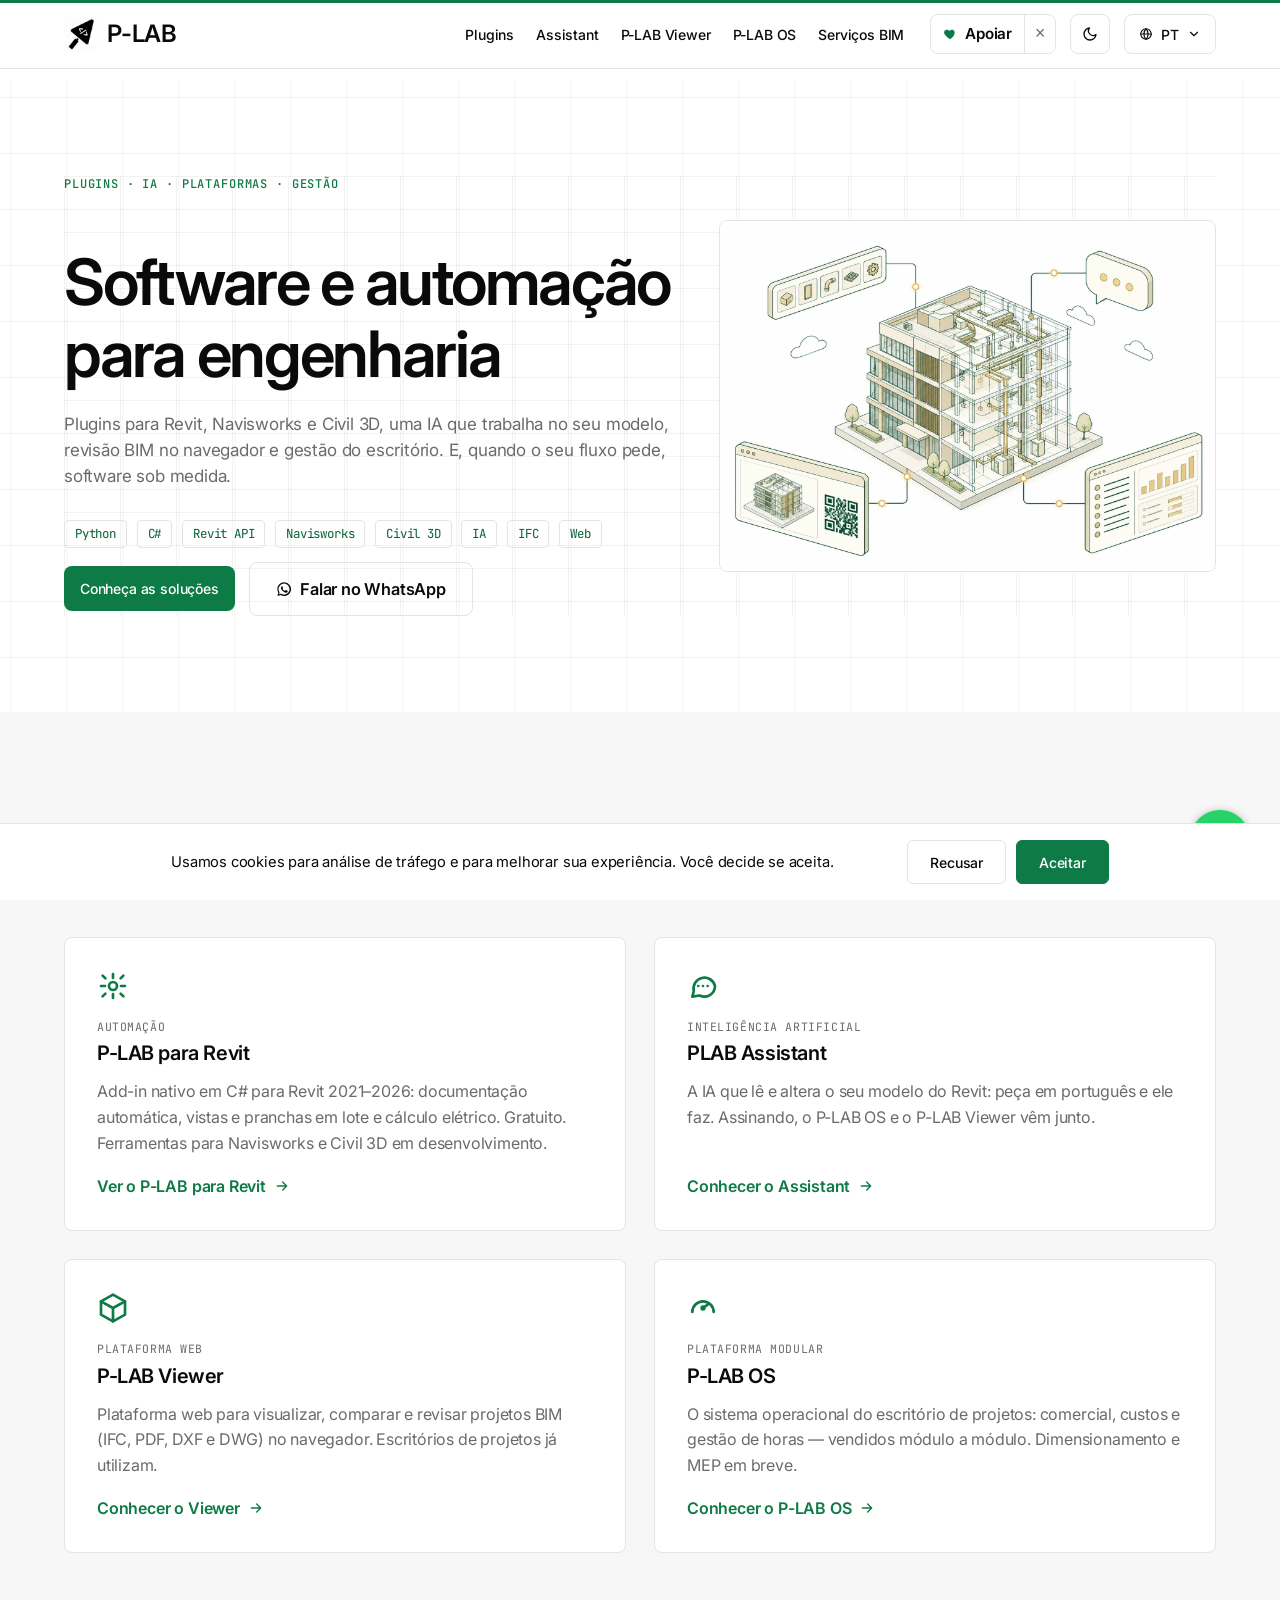
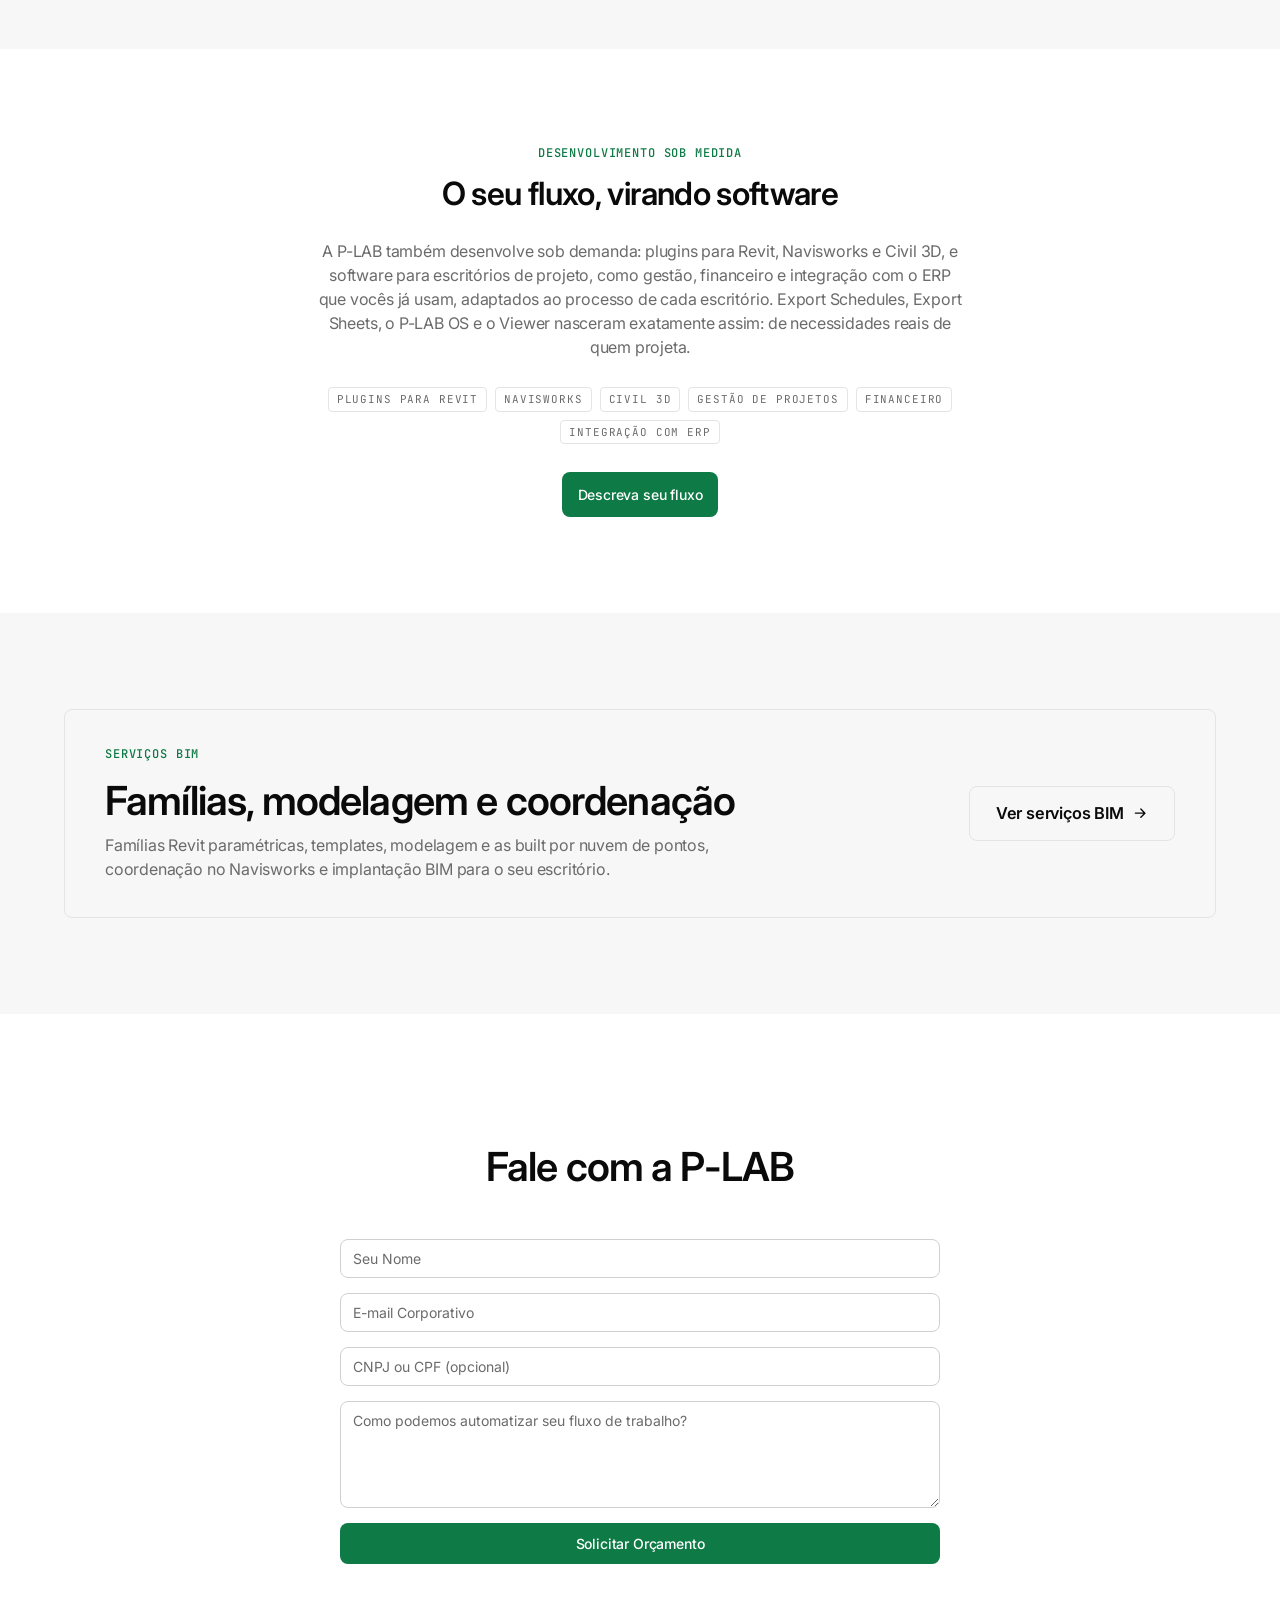
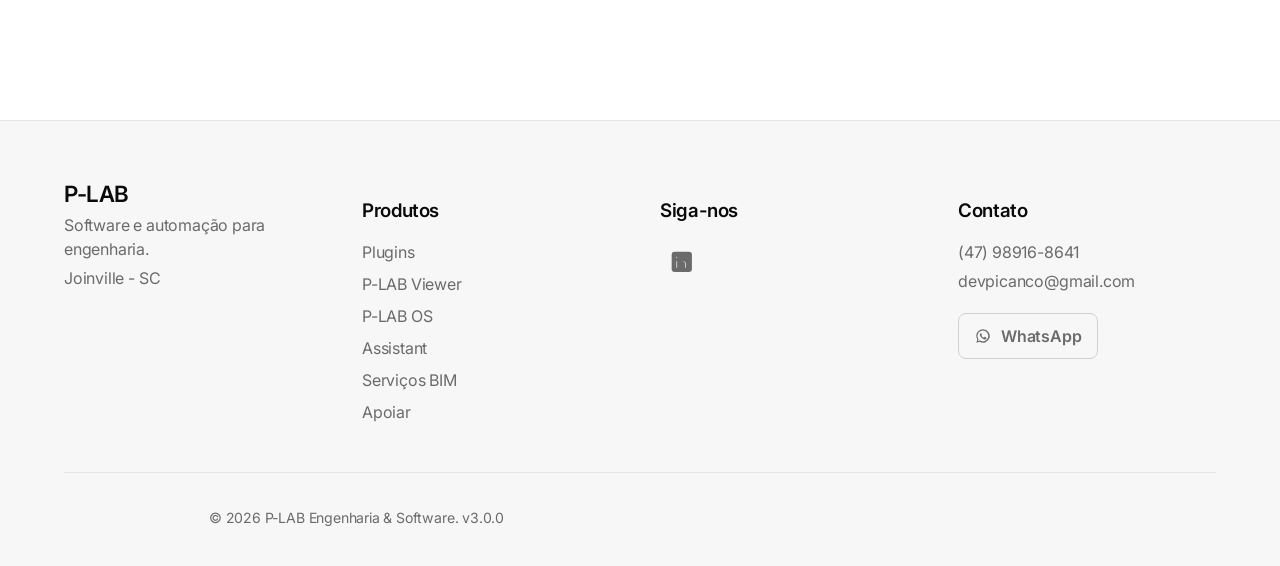
==== index.html @ a5edc3ff "feat(viewer): site cita DWG e a comparacao de pranchas com nuvens Co-Authored-By: Claude Opus 5.5 <n" ====
<!DOCTYPE html>
<html lang="pt-BR">
<head>
    <!-- Aplica o tema antes do render para evitar flash (claro por padrão; respeita preferência do sistema na 1ª visita) -->
    <script>(function(){try{var t=localStorage.getItem('p-lab-theme');if(!t){t=(window.matchMedia&&window.matchMedia('(prefers-color-scheme: dark)').matches)?'dark':'light';}document.documentElement.setAttribute('data-theme',t);}catch(e){document.documentElement.setAttribute('data-theme','light');}})();</script>
    <!-- Botão Apoiar do menu: quem fechou no × não vê por 1 dia (script.js). -->
    <script>try{if(Date.now()<Number(localStorage.getItem('p-lab-apoio-oculto-ate')))document.documentElement.setAttribute('data-apoio-oculto','');}catch(e){}</script>
    <!-- Consent Mode v2 (19/09/2026): a tag carrega SEMPRE, com consentimento
         negado por padrão; o aceite do banner só atualiza o estado (script.js).
         Antes o gtag só era injetado depois do "Aceitar", e quem recusava ou
         ignorava o banner não gerava ping nenhum — o Google não recebia sinal e
         não tinha o que modelar. GA4 G-M9WEG41PNK · Ads AW-18462540145. -->
    <script>
      window.dataLayer = window.dataLayer || [];
      function gtag(){dataLayer.push(arguments);}

      gtag('consent', 'default', {
        ad_storage:            'denied',
        ad_user_data:          'denied',
        ad_personalization:    'denied',
        analytics_storage:     'denied',
        functionality_storage: 'granted',
        security_storage:      'granted',
        wait_for_update: 500
      });
      gtag('set', 'ads_data_redaction', true);
      gtag('set', 'url_passthrough', true);

      // Quem já aceitou numa visita anterior: atualiza ANTES do primeiro ping,
      // senão o page_view sai marcado como negado. A chave é a mesma do
      // script.js (CONSENT_KEY).
      try {
        if (localStorage.getItem('p-lab-cookie-consent') === 'accepted') {
          gtag('consent', 'update', {
            ad_storage:         'granted',
            ad_user_data:       'granted',
            ad_personalization: 'granted',
            analytics_storage:  'granted'
          });
        }
      } catch (e) {}

      gtag('js', new Date());
      gtag('config', 'G-M9WEG41PNK');
      gtag('config', 'AW-18462540145');
    </script>
    <script async src="https://www.googletagmanager.com/gtag/js?id=G-M9WEG41PNK"></script>
    <meta charset="UTF-8">
    <meta name="viewport" content="width=device-width, initial-scale=1.0">
    <title>P-LAB | Software e automação para engenharia</title>
    <meta name="description" content="A P-LAB cria software e automação para engenharia: plugins para Revit, Navisworks e Civil 3D, o PLAB Assistant (IA dentro do Revit), o P-LAB Viewer para revisão BIM, o P-LAB OS para gestão e software sob medida para escritórios de projeto.">
    <link rel="canonical" href="https://plabdev.com.br/">
    <link rel="alternate" hreflang="pt-BR" href="https://plabdev.com.br/">
    <link rel="alternate" hreflang="en" href="https://plabdev.com.br/en/">
    <link rel="alternate" hreflang="es" href="https://plabdev.com.br/es/">
    <link rel="alternate" hreflang="x-default" href="https://plabdev.com.br/">
    <link rel="icon" type="image/png" href="images/logo-icon.png">
    <link rel="preconnect" href="https://fonts.googleapis.com">
    <link rel="preconnect" href="https://fonts.gstatic.com" crossorigin>
    <link href="https://fonts.googleapis.com/css2?family=Inter:wght@400;500;600&family=JetBrains+Mono:wght@400;500&display=swap" rel="stylesheet">

    <meta property="og:type" content="website">
    <meta property="og:url" content="https://plabdev.com.br/">
    <meta property="og:title" content="P-LAB | Software e automação para engenharia">
    <meta property="og:description" content="Plugins para Revit, Navisworks e Civil 3D, IA dentro do Revit, revisão BIM no navegador, gestão do escritório e software sob medida.">
    <meta property="og:image" content="https://plabdev.com.br/images/logo-icon.png">
    <link rel="stylesheet" href="style.css">
    <link rel="stylesheet" href="plab-tokens.css">
</head>
<body>
    <div class="progresso" aria-hidden="true"></div>
    <svg aria-hidden="true" focusable="false" style="position:absolute;width:0;height:0;overflow:hidden">
        <defs>
            <symbol id="icon-moon" viewBox="0 0 24 24"><path d="M21 12.8A9 9 0 1 1 11.2 3 7 7 0 0 0 21 12.8z"/></symbol>
            <symbol id="icon-sun" viewBox="0 0 24 24"><circle cx="12" cy="12" r="4"/><path d="M12 2v3M12 19v3M4.2 4.2l2.1 2.1M17.7 17.7l2.1 2.1M2 12h3M19 12h3M4.2 19.8l2.1-2.1M17.7 6.3l2.1-2.1"/></symbol>
            <symbol id="icon-globe" viewBox="0 0 24 24"><circle cx="12" cy="12" r="9"/><path d="M3 12h18M12 3a13 13 0 0 1 0 18M12 3a13 13 0 0 0 0 18"/></symbol>
            <symbol id="icon-chevron-down" viewBox="0 0 24 24"><path d="M6 9l6 6 6-6"/></symbol>
            <symbol id="icon-arrow-right" viewBox="0 0 24 24"><path d="M5 12h14M13 6l6 6-6 6"/></symbol>
            <symbol id="icon-automacao" viewBox="0 0 24 24"><circle cx="12" cy="12" r="3"/><path d="M12 3v3M12 18v3M4.2 4.2l2.1 2.1M17.7 17.7l2.1 2.1M3 12h3M18 12h3M4.2 19.8l2.1-2.1M17.7 6.3l2.1-2.1"/></symbol>
            <symbol id="icon-cube" viewBox="0 0 24 24"><path d="M12 2 21 7v10l-9 5-9-5V7z"/><path d="M12 22V12M3 7l9 5 9-5"/></symbol>
            <symbol id="icon-gauge" viewBox="0 0 24 24"><path d="M4 15a8 8 0 1 1 16 0"/><path d="M12 12l3.5-2.5"/><circle cx="12" cy="12" r="1"/></symbol>
            <symbol id="icon-chat" viewBox="0 0 24 24"><path d="M21 12a8 8 0 0 1-11.6 7.1L4 20l1.1-4.2A8 8 0 1 1 21 12z"/><path d="M8.5 12h.01M12 12h.01M15.5 12h.01"/></symbol>
            <symbol id="icon-whatsapp" viewBox="0 0 24 24"><path class="icon-fill" d="M12 2C6.5 2 2 6.5 2 12c0 1.9.5 3.7 1.5 5.2L2 22l4.9-1.5A10 10 0 1 0 12 2zm0 18.1c-1.6 0-3.1-.4-4.4-1.2l-.3-.2-2.9.9.9-2.8-.2-.3A8.1 8.1 0 1 1 12 20.1zm4.4-6c-.2-.1-1.4-.7-1.6-.8-.2-.1-.4-.1-.5.1-.2.2-.6.8-.8 1-.1.2-.3.2-.5.1-1.4-.7-2.3-1.3-3.2-2.8-.2-.4.2-.4.5-1.2.1-.1.1-.3 0-.4-.1-.1-.5-1.3-.7-1.8-.2-.4-.4-.4-.5-.4h-.5c-.2 0-.4.1-.5.3-.2.2-.8.8-.8 2 0 1.3.9 2.5 1 2.7.1.2 1.6 2.6 4.1 3.6 2.5 1 2.5.7 3 .6.4-.1 1.4-.6 1.6-1.1.2-.6.2-1.1.1-1.2-.1-.1-.3-.2-.4-.3z"/></symbol>
            <symbol id="icon-linkedin" viewBox="0 0 24 24"><rect class="icon-fill" x="2.5" y="2.5" width="19" height="19" rx="3"/><circle cx="7.3" cy="7.7" r="1.5" fill="#fff"/><rect x="6" y="10.4" width="2.6" height="8.1" fill="#fff"/><rect x="10.6" y="13.3" width="2.6" height="5.2" fill="#fff"/><path d="M10.6 13.3c0-1.6 1.2-2.9 3.1-2.9 2 0 3.2 1.3 3.2 3.4v4.7h-2.6v-4.3c0-.9-.4-1.5-1.2-1.5-.7 0-1.1.5-1.3 1-.1.2-.1.5-.1.7v4.1h-.1z" fill="#fff"/></symbol>
        </defs>
    </svg>
    <header class="main-header sticky-header">
        <div class="container header-flex">
            <div class="header-left">
                <a href="index.html" class="logo-link">
                    <img src="images/logo-icon.webp" alt="Logo P-LAB" class="header-logo-img logo-invert" width="35" height="36">
                    <span class="logo">P-LAB</span>
                </a>
            </div>
            <button class="nav-toggle" id="nav-toggle" type="button" aria-label="Abrir menu" aria-expanded="false" aria-controls="primary-nav">
                <span></span><span></span><span></span>
            </button>
            <nav class="primary-nav" id="primary-nav">
                <ul class="nav-links">
                    <li><a href="solucoes.html" data-i18n="nav-plugins">Plugins</a></li>
                    <li><a href="planos.html" data-i18n="nav-planos">Assistant</a></li>
                    <li><a href="viewer.html" data-i18n="nav-viewer">P-LAB Viewer</a></li>
                    <li><a href="plab-os.html" data-i18n="nav-hub">P-LAB OS</a></li>
                    <li><a href="servicos-bim.html" data-i18n="nav-consultoria">Serviços BIM</a></li>
                </ul>
                <div class="nav-extra">
                    <div class="nav-apoio">
                        <a href="apoiar.html" class="nav-apoio__link" data-apoio-menu><svg viewBox="0 0 24 24" aria-hidden="true"><path d="M12 21s-7.5-4.6-9.6-9.3C.9 8.3 3 4.5 6.7 4.5c2.1 0 3.6 1.1 4.3 2.4.7-1.3 2.2-2.4 4.3-2.4 3.7 0 5.8 3.8 4.3 7.2C19.5 16.4 12 21 12 21z"/></svg>Apoiar</a>
                        <button type="button" class="nav-apoio__fechar" data-apoio-fechar aria-label="Ocultar por hoje" title="Ocultar por hoje">&times;</button>
                    </div>
                    <button class="theme-toggle" id="theme-toggle" type="button" aria-label="Alternar tema claro ou escuro" title="Alternar tema">
                        <svg class="icon icon-moon" aria-hidden="true"><use href="#icon-moon"/></svg><svg class="icon icon-sun" aria-hidden="true"><use href="#icon-sun"/></svg>
                    </button>
                    <div class="language-selector">
                        <button class="lang-btn"><svg class="icon" aria-hidden="true"><use href="#icon-globe"/></svg> <span id="current-lang-label">PT</span> <svg class="icon" aria-hidden="true"><use href="#icon-chevron-down"/></svg></button>
                        <div class="lang-dropdown">
                            <div class="dropdown-section">
                                <span class="section-title" data-i18n="lang-suggested">LOCALIZAÇÃO SUGERIDA</span>
                                <a href="javascript:void(0)" onclick="plabSwitchLang('pt')" data-lang="pt" data-no-translate>Brasil (Português)</a>
                            </div>
                            <div class="dropdown-section">
                                <span class="section-title" data-i18n="lang-available">SÍTIOS DISPONÍVEIS</span>
                                <a href="javascript:void(0)" onclick="plabSwitchLang('en')" data-lang="en" data-no-translate>Global (English)</a>
                                <a href="javascript:void(0)" onclick="plabSwitchLang('es')" data-lang="es" data-no-translate>España (Español)</a>
                            </div>
                        </div>
                    </div>
                </div>
            </nav>
        </div>
    </header>

    <main>
        <section class="hero-section hero-spotlight section" data-parallax-root>
            <div class="hero-bg" data-parallax="0.15" aria-hidden="true"></div>
            <div class="container hero-grid">
                <div class="hero-text">
                    <span class="eyebrow" data-i18n="hero-eyebrow">PLUGINS · IA · PLATAFORMAS · GESTÃO</span>
                    <h1 data-i18n="hero-title">Software e automação para engenharia</h1>
                    <p data-i18n="hero-desc">Plugins para Revit, Navisworks e Civil 3D, uma IA que trabalha no seu modelo, revisão BIM no navegador e gestão do escritório. E, quando o seu fluxo pede, software sob medida.</p>
                    <div class="tech-badges">
                        <span class="tech-badge">Python</span>
                        <span class="tech-badge">C#</span>
                        <span class="tech-badge">Revit API</span>
                        <span class="tech-badge">Navisworks</span>
                        <span class="tech-badge">Civil 3D</span>
                        <span class="tech-badge">IA</span>
                        <span class="tech-badge">IFC</span>
                        <span class="tech-badge">Web</span>
                    </div>
                    <div class="hero-actions">
                        <a href="#solucoes" class="btn-primary" data-i18n="hero-btn">Conheça as soluções</a>
                        <a href="https://wa.me/5547989168641?text=Ol%C3%A1%2C%20vim%20pelo%20site%20da%20P-LAB%20e%20gostaria%20de%20saber%20mais." class="btn-secondary" target="_blank" rel="noopener" data-i18n="hero-btn2"><svg class="icon" aria-hidden="true"><use href="#icon-whatsapp"/></svg> Falar no WhatsApp</a>
                    </div>
                </div>
                <div class="hero-mockup" data-parallax="-0.06">
                    <img src="images/mockup-bim.webp" alt="Visualização de modelo BIM da P-LAB" class="mockup-img" width="800" height="567" fetchpriority="high">
                </div>
            </div>
        </section>

        <!-- [INATIVO] Faixa de números + depoimentos — desligada a pedido do José:
             o layout foi aprovado, mas os dados (números e clientes) ainda eram
             fictícios. Fica comentada (não deletada) até ele ter dados reais para
             preencher. Para reativar: remover este comentário e o de fechamento
             abaixo. Ver references/checklist.md da skill criador-de-sites.

        <section class="stats-band">
            <div class="container">
                <span class="eyebrow reveal">NÚMEROS (EXEMPLO — SUBSTITUIR)</span>
                <div class="stats-grid">
                    <div class="reveal">
                        <span class="stat-num" data-valor="25" data-sufixo="+">25+</span>
                        <span class="stat-label">Escritórios usando os produtos</span>
                    </div>
                    <div class="reveal">
                        <span class="stat-num" data-valor="1200" data-sufixo="+">1.200+</span>
                        <span class="stat-label">Downloads dos plugins gratuitos</span>
                    </div>
                    <div class="reveal">
                        <span class="stat-num" data-valor="4500" data-sufixo="+">4.500+</span>
                        <span class="stat-label">Horas de trabalho manual economizadas</span>
                    </div>
                    <div class="reveal">
                        <span class="stat-num" data-valor="3">3</span>
                        <span class="stat-label">Produtos em produção ativa</span>
                    </div>
                </div>
            </div>
        </section>

        <section class="section light-bg">
            <div class="container">
                <h2 class="text-center section-title-main reveal" data-i18n="testimonials-title">O que dizem os escritórios que já usam</h2>
                <div class="testimonial-grid">
                    <div class="testimonial-card reveal">
                        <p class="testimonial-quote">“Automatizamos a extração de pranchas que levava um dia inteiro para poucos minutos. A equipe de projeto ganhou o tempo de volta.”</p>
                        <div class="testimonial-author">
                            <span class="testimonial-avatar">MA</span>
                            <div>
                                <div class="testimonial-name">Marcos Alencar</div>
                                <div class="testimonial-role">Coordenador BIM, Vetor Engenharia (exemplo)</div>
                            </div>
                        </div>
                    </div>
                    <div class="testimonial-card reveal">
                        <p class="testimonial-quote">“O P-LAB Viewer virou nosso canal padrão de revisão com o cliente. Simples de compartilhar, sem precisar instalar nada.”</p>
                        <div class="testimonial-author">
                            <span class="testimonial-avatar">RS</span>
                            <div>
                                <div class="testimonial-name">Renata Sousa</div>
                                <div class="testimonial-role">Gerente de Projetos, Construtora Horizonte (exemplo)</div>
                            </div>
                        </div>
                    </div>
                    <div class="testimonial-card reveal">
                        <p class="testimonial-quote">“O suporte entende engenharia, não só código. Isso muda completamente a conversa.”</p>
                        <div class="testimonial-author">
                            <span class="testimonial-avatar">DF</span>
                            <div>
                                <div class="testimonial-name">Diego Farias</div>
                                <div class="testimonial-role">Sócio, Farias &amp; Lima Estruturas (exemplo)</div>
                            </div>
                        </div>
                    </div>
                </div>
            </div>
        </section>
        -->

        <section id="solucoes" class="section light-bg">
            <div class="container">
                <h2 class="text-center section-title-main revela-texto" data-i18n="axes-title">Quatro frentes, um objetivo: eliminar trabalho manual</h2>
                <div class="grid-container axes-grid">
                    <div class="skill-card axis-card reveal">
                        <svg class="icon axis-icon" aria-hidden="true"><use href="#icon-automacao"/></svg>
                        <span class="axis-tag" data-i18n="axis1-tag">AUTOMAÇÃO</span>
                        <h3 data-i18n="axis1-t">P-LAB para Revit</h3>
                        <p data-i18n="axis1-d">Add-in nativo em C# para Revit 2021&ndash;2026: documentação automática, vistas e pranchas em lote e cálculo elétrico. Gratuito. Ferramentas para Navisworks e Civil 3D em desenvolvimento.</p>
                        <a href="solucoes.html" class="btn-card" data-i18n="axis1-btn">Ver o P-LAB para Revit <svg class="icon seta" aria-hidden="true"><use href="#icon-arrow-right"/></svg></a>
                    </div>
                    <div class="skill-card axis-card reveal">
                        <svg class="icon axis-icon" aria-hidden="true"><use href="#icon-chat"/></svg>
                        <span class="axis-tag">INTELIGÊNCIA ARTIFICIAL</span>
                        <h3>PLAB Assistant</h3>
                        <p>A IA que lê e altera o seu modelo do Revit: peça em português e ele faz. Assinando, o P-LAB OS e o P-LAB Viewer vêm junto.</p>
                        <a href="planos.html" class="btn-card">Conhecer o Assistant <svg class="icon seta" aria-hidden="true"><use href="#icon-arrow-right"/></svg></a>
                    </div>
                    <div class="skill-card axis-card reveal">
                        <svg class="icon axis-icon" aria-hidden="true"><use href="#icon-cube"/></svg>
                        <span class="axis-tag" data-i18n="axis2-tag">PLATAFORMA WEB</span>
                        <h3 data-i18n="axis2-t">P-LAB Viewer</h3>
                        <p data-i18n="axis2-d">Plataforma web para visualizar, comparar e revisar projetos BIM (IFC, PDF, DXF e DWG) no navegador. Escritórios de projetos já utilizam.</p>
                        <a href="viewer.html" class="btn-card" data-i18n="axis2-btn">Conhecer o Viewer <svg class="icon seta" aria-hidden="true"><use href="#icon-arrow-right"/></svg></a>
                    </div>
                    <div class="skill-card axis-card reveal">
                        <svg class="icon axis-icon" aria-hidden="true"><use href="#icon-gauge"/></svg>
                        <span class="axis-tag" data-i18n="axis3-tag">PLATAFORMA MODULAR</span>
                        <h3 data-i18n="axis3-t">P-LAB OS</h3>
                        <p data-i18n="axis3-d">O sistema operacional do escritório de projetos: comercial, custos e gestão de horas — vendidos módulo a módulo. Dimensionamento e MEP em breve.</p>
                        <a href="plab-os.html" class="btn-card" data-i18n="axis3-btn">Conhecer o P-LAB OS <svg class="icon seta" aria-hidden="true"><use href="#icon-arrow-right"/></svg></a>
                    </div>
                </div>
            </div>
        </section>

        <section class="section">
            <div class="container custom-dev">
                <div class="custom-dev-text reveal">
                    <span class="eyebrow" data-i18n="custom-eyebrow">DESENVOLVIMENTO SOB MEDIDA</span>
                    <h2 data-i18n="custom-title">O seu fluxo, virando software</h2>
                    <p data-i18n="custom-desc">A P-LAB também desenvolve sob demanda: plugins para Revit, Navisworks e Civil 3D, e software para escritórios de projeto, como gestão, financeiro e integração com o ERP que vocês já usam, adaptados ao processo de cada escritório. Export Schedules, Export Sheets, o P-LAB OS e o Viewer nasceram exatamente assim: de necessidades reais de quem projeta.</p>
                    <p class="sob-medida-tags"><span class="plano-tag">Plugins para Revit</span> <span class="plano-tag">Navisworks</span> <span class="plano-tag">Civil 3D</span> <span class="plano-tag">Gestão de projetos</span> <span class="plano-tag">Financeiro</span> <span class="plano-tag">Integração com ERP</span></p>
                    <a href="#contato" class="btn-primary" data-i18n="custom-btn">Descreva seu fluxo</a>
                </div>
            </div>
        </section>

        <section class="section light-bg">
            <div class="container consultoria-band reveal">
                <div>
                    <span class="eyebrow" data-i18n="cons-band-eyebrow">SERVIÇOS BIM</span>
                    <h2 data-i18n="cons-band-title">Famílias, modelagem e coordenação</h2>
                    <p data-i18n="cons-band-desc">Famílias Revit paramétricas, templates, modelagem e as built por nuvem de pontos, coordenação no Navisworks e implantação BIM para o seu escritório.</p>
                </div>
                <a href="servicos-bim.html" class="btn-secondary" data-i18n="cons-band-btn">Ver serviços BIM <svg class="icon seta" aria-hidden="true"><use href="#icon-arrow-right"/></svg></a>
            </div>
        </section>

        <section id="contato" class="section">
            <div class="container">
                <h2 class="text-center section-title-main" data-i18n="contact-title">Fale com a P-LAB</h2>
                <form action="https://formsubmit.co/devpicanco@gmail.com" method="POST" class="form-style" id="contact-form" novalidate>
                    <input type="hidden" name="_captcha" value="true">
                    <input type="hidden" name="_next" value="https://plabdev.com.br/obrigado.html">
                    <input type="hidden" name="_subject" value="Novo contato pelo site P-LAB">
                    <!-- Honeypot anti-spam: invisível para humanos, preenchido por bots -->
                    <input type="text" name="_honey" class="form-honeypot" tabindex="-1" autocomplete="off" aria-hidden="true">

                    <label class="sr-only" for="f-nome">Seu nome</label>
                    <input type="text" id="f-nome" name="Nome" placeholder="Seu Nome" required>

                    <label class="sr-only" for="f-email">E-mail corporativo</label>
                    <input type="email" id="f-email" name="Email" placeholder="E-mail Corporativo" required>

                    <label class="sr-only" for="f-doc">CNPJ ou CPF (opcional)</label>
                    <input type="text" id="f-doc" name="CNPJ_CPF" placeholder="CNPJ ou CPF (opcional)">

                    <label class="sr-only" for="f-msg">Mensagem</label>
                    <textarea id="f-msg" name="Mensagem" placeholder="Como podemos automatizar seu fluxo de trabalho?" rows="5" required></textarea>

                    <p class="form-error" id="form-error" role="alert" hidden></p>
                    <button type="submit" class="btn-submit" data-i18n="contact-btn">Solicitar Orçamento</button>
                </form>
            </div>
        </section>
    </main>

    <footer class="main-footer">
        <div class="container footer-grid">
            <div class="footer-info">
                <span class="logo-footer">P-LAB</span>
                <p data-i18n="footer-tagline">Software e automação para engenharia.</p>
                <p>Joinville - SC</p>
            </div>
            <div class="footer-nav">
                <h3 data-i18n="footer-products">Produtos</h3>
                <ul>
                    <li><a href="solucoes.html" data-i18n="nav-plugins">Plugins</a></li>
                    <li><a href="viewer.html" data-i18n="nav-viewer">P-LAB Viewer</a></li>
                    <li><a href="plab-os.html" data-i18n="nav-hub">P-LAB OS</a></li>
                    <li><a href="planos.html" data-i18n="nav-planos">Assistant</a></li>
                    <li><a href="servicos-bim.html" data-i18n="nav-consultoria">Serviços BIM</a></li>
                    <li><a href="apoiar.html">Apoiar</a></li>
                </ul>
            </div>
            <div class="footer-social">
                <h3 data-i18n="footer-social">Siga-nos</h3>
                <div class="social-icons">
                    <a href="https://www.linkedin.com/company/plab-eng/" target="_blank" rel="noopener" aria-label="LinkedIn da P-LAB"><svg class="icon" style="font-size:1.6rem" aria-hidden="true"><use href="#icon-linkedin"/></svg></a>
                </div>
            </div>
            <div class="footer-contact">
                <h3 data-i18n="footer-contact">Contato</h3>
                <p class="footer-white"><a href="tel:+5547989168641">(47) 98916-8641</a></p>
                <p class="footer-white">devpicanco@gmail.com</p>
                <a href="https://wa.me/5547989168641?text=Ol%C3%A1%2C%20vim%20pelo%20site%20da%20P-LAB%20e%20gostaria%20de%20saber%20mais." class="btn-whatsapp-footer" target="_blank" rel="noopener"><svg class="icon" aria-hidden="true"><use href="#icon-whatsapp"/></svg> WhatsApp</a>
            </div>
        </div>
        <div class="container text-center footer-bottom">
            <p>&copy; 2026 P-LAB Engenharia &amp; Software. v3.0.0</p>
        </div>
    </footer>

    <a href="https://wa.me/5547989168641?text=Ol%C3%A1%2C%20vim%20pelo%20site%20da%20P-LAB%20e%20gostaria%20de%20saber%20mais." class="whatsapp-float" target="_blank" rel="noopener" aria-label="Falar com a P-LAB no WhatsApp">
        <svg class="icon icon-fill" style="width:34px;height:34px;color:#fff" aria-hidden="true"><use href="#icon-whatsapp"/></svg>
    </a>

    <script src="script.js"></script>
</body>
</html>
---- style.css ----
/* =========================================================
   P-LAB — Design System (v3)
   Tema claro por padrão + tema escuro via [data-theme="dark"].
   Para trocar a identidade, edite apenas as variáveis abaixo.
   ========================================================= */

:root {
    /* Tema claro (padrão) */
    --bg: #FFFFFF;
    --bg-alt: #F6F8FA;
    --surface: #FFFFFF;
    --text: #1A1F24;
    --text-muted: #57606A;
    --border: #D0D7DE;
    --accent: #2EA043;          /* verde-código */
    --accent-hover: #238636;
    --accent-soft: #DAFBE1;     /* fundo suave p/ badges */

    /* Derivados de tema */
    --grid-line: rgba(26, 31, 36, 0.045);
    --card-shadow: 0 4px 16px rgba(27, 31, 36, 0.06);
    --header-bg: rgba(255, 255, 255, 0.9);

    /* Tipografia */
    --font-title: 'Sora', sans-serif;
    --font-body: 'IBM Plex Sans', sans-serif;
    --font-mono: 'JetBrains Mono', monospace;

    --radius: 8px;
    --transition: 0.2s ease;
}

[data-theme="dark"] {
    --bg: #0D1117;
    --bg-alt: #161B22;
    --surface: #161B22;
    --text: #E6EDF3;
    --text-muted: #8B949E;
    --border: #30363D;
    --accent: #3FB950;
    --accent-hover: #56D364;
    --accent-soft: #12261E;

    --grid-line: rgba(230, 237, 243, 0.05);
    --card-shadow: none;
    --header-bg: rgba(13, 17, 23, 0.85);
}

* { box-sizing: border-box; }

body {
    margin: 0;
    font-family: var(--font-body);
    background: var(--bg);
    color: var(--text);
    padding-top: 80px;
    line-height: 1.6;
    font-size: 17px;
    transition: background var(--transition), color var(--transition);
}

html { scroll-behavior: smooth; }

h1, h2, h3, .logo, .logo-footer {
    font-family: var(--font-title);
    letter-spacing: -0.02em;
    line-height: 1.15;
}

p { max-width: 65ch; }

a { color: var(--accent); }

.container { width: 90%; max-width: 1140px; margin: auto; }
.text-center { text-align: center; }

/* ===== HEADER ===== */
.main-header {
    position: fixed;
    top: 0;
    width: 100%;
    background: var(--header-bg);
    backdrop-filter: saturate(180%) blur(10px);
    border-bottom: 1px solid var(--border);
    z-index: 2000;
    padding: 14px 0;
}
.header-flex { display: flex; justify-content: space-between; align-items: center; gap: 20px; }
.logo-link { display: flex; align-items: center; gap: 10px; text-decoration: none; padding: 6px 0; margin: -6px 0; }
.header-logo-img { height: 34px; width: auto; }
.logo { font-size: 1.5rem; color: var(--text); font-weight: 700; margin: 0; }
.nav-links { display: flex; list-style: none; gap: 22px; margin: 0; padding: 0; }
.nav-links a { color: var(--text); text-decoration: none; font-weight: 600; font-size: 0.95rem; transition: color var(--transition); }
.nav-links a:hover, .nav-links a.active { color: var(--accent); }
.header-right { display: flex; align-items: center; gap: 14px; }

/* Logos pretos invertem no tema escuro (P-LAB é P&B) */
[data-theme="dark"] .logo-invert { filter: invert(1); }

/* ===== TOGGLE DE TEMA ===== */
.theme-toggle {
    background: transparent;
    border: 1px solid var(--border);
    color: var(--text);
    width: 40px;
    height: 40px;
    border-radius: var(--radius);
    cursor: pointer;
    font-size: 1rem;
    display: inline-flex;
    align-items: center;
    justify-content: center;
    transition: border-color var(--transition), color var(--transition);
}
.theme-toggle:hover { border-color: var(--accent); color: var(--accent); }
/* O index usa SVG inline (.icon-*) e as demais paginas ainda usam Font Awesome
   (.fa-*). Os dois precisam estar cobertos aqui: se so um casar, a pagina mostra
   LUA E SOL ao mesmo tempo (foi o que aconteceu). */
.theme-toggle .icon-sun,
.theme-toggle .fa-sun { display: none; }
[data-theme="dark"] .theme-toggle .icon-moon,
[data-theme="dark"] .theme-toggle .fa-moon { display: none; }
[data-theme="dark"] .theme-toggle .icon-sun,
[data-theme="dark"] .theme-toggle .fa-sun { display: inline; }

/* ===== SELETOR DE IDIOMA ===== */
.language-selector { position: relative; }
.lang-btn {
    background: transparent;
    color: var(--text);
    border: 1px solid var(--border);
    padding: 8px 14px;
    border-radius: var(--radius);
    cursor: pointer;
    display: flex;
    align-items: center;
    gap: 8px;
    font-weight: 600;
    font-family: inherit;
    min-height: 40px;
    transition: border-color var(--transition);
}
.lang-btn:hover { border-color: var(--accent); }
.lang-dropdown {
    position: absolute;
    top: 115%;
    right: 0;
    width: 250px;
    background: var(--surface);
    border: 1px solid var(--border);
    box-shadow: var(--card-shadow);
    opacity: 0;
    visibility: hidden;
    transition: 0.25s;
    border-radius: var(--radius);
    padding: 12px 0;
    z-index: 3000;
}
.language-selector:hover .lang-dropdown,
.language-selector:focus-within .lang-dropdown { opacity: 1; visibility: visible; }
.dropdown-section { padding: 0 15px; margin-bottom: 10px; }
.section-title { font-size: 0.7rem; color: var(--accent); font-weight: 700; display: block; margin-bottom: 5px; font-family: var(--font-mono); }
.dropdown-section a { display: block; color: var(--text-muted); text-decoration: none; padding: 6px 0; font-size: 0.9rem; }
.dropdown-section a:hover { color: var(--accent); }

/* ===== SEÇÕES / TÍTULOS ===== */
.section { padding: 90px 0; }
.light-bg { background: var(--bg-alt); }
.section-title-main {
    font-size: 2.1rem;
    color: var(--text);
    font-weight: 700;
    margin-bottom: 48px;
}

/* ===== HERO ===== */
/* .hero-bg é a camada 0 (fundo) do modelo de profundidade: grid sutil + dois
   brilhos suaves, deslocando-se mais lento que o scroll via [data-parallax]. */
.hero-section {
    position: relative;
    overflow: hidden;   /* .hero-bg extrapola a section de propósito (parallax) */
}
.hero-bg {
    position: absolute;
    inset: -15% -8%;
    z-index: 0;
    pointer-events: none;
    background-image:
        radial-gradient(480px circle at 15% 15%, var(--accent-soft), transparent 60%),
        radial-gradient(420px circle at 88% 80%, var(--accent-soft), transparent 55%),
        linear-gradient(var(--grid-line) 1px, transparent 1px),
        linear-gradient(90deg, var(--grid-line) 1px, transparent 1px);
    background-size: auto, auto, 40px 40px, 40px 40px;
}
.hero-grid { display: grid; grid-template-columns: 1.1fr 0.9fr; gap: 48px; align-items: center; }
.hero-text h1, .hero-text h2 {
    font-size: 3rem;
    line-height: 1.1;
    color: var(--text);
    font-weight: 700;
    margin-bottom: 20px;
}
.hero-text p { font-size: 1.15rem; margin-bottom: 30px; line-height: 1.6; color: var(--text-muted); }
.mockup-img { width: 100%; max-width: 650px; height: auto; object-fit: contain; display: block; border-radius: var(--radius); }

/* ===== BOTÕES ===== */
.btn-primary, .btn-submit {
    background: var(--accent);
    color: #fff;
    padding: 15px 32px;
    border-radius: var(--radius);
    font-weight: 600;
    font-family: var(--font-body);
    border: none;
    cursor: pointer;
    text-decoration: none;
    display: inline-block;
    font-size: 1.05rem;
    transition: background var(--transition), transform var(--transition);
}
.btn-primary:hover, .btn-submit:hover { background: var(--accent-hover); transform: translateY(-2px); }

/* ===== TECH BADGE ===== */
.tech-badge {
    display: inline-block;
    font-family: var(--font-mono);
    font-size: 0.78rem;
    background: var(--accent-soft);
    color: var(--accent-hover);
    border: 1px solid var(--border);
    border-radius: 6px;
    padding: 3px 10px;
    margin: 0 6px 6px 0;
    line-height: 1.6;
}
[data-theme="dark"] .tech-badge { color: var(--accent); }
.tech-badges { margin: 16px 0 8px; }

/* ===== CARDS (Gestão/Coordenação/Inovação) ===== */
.grid-container {
    display: grid;
    grid-template-columns: repeat(auto-fit, minmax(300px, 1fr));
    gap: 28px;
    align-items: stretch;
}
.skill-card {
    background: var(--surface);
    padding: 32px;
    border-radius: var(--radius);
    border: 1px solid var(--border);
    box-shadow: var(--card-shadow);
    transition: transform var(--transition), border-color var(--transition);
    display: flex;
    flex-direction: column;
    height: 100%;
}
.skill-card:hover { transform: translateY(-3px); border-color: var(--accent); }
.card-image-placeholder {
    width: 100%;
    height: 220px;
    margin-bottom: 24px;
    display: flex;
    align-items: center;
    justify-content: center;
    flex-shrink: 0;
}
.card-image-placeholder img { max-width: 100%; max-height: 100%; object-fit: contain; }
.skill-card h3 {
    font-size: 1.25rem;
    color: var(--text);
    margin: 0 0 12px 0;
    font-weight: 600;
}
.skill-card p {
    font-size: 1rem;
    line-height: 1.6;
    margin: 0;
    color: var(--text-muted);
    flex-grow: 1;
    max-width: none;
}
.pbi-card .card-image-placeholder img { transform: scale(1.2); }

/* ===== FORMULÁRIO ===== */
.form-style { max-width: 600px; margin: auto; display: flex; flex-direction: column; gap: 15px; }
input, textarea {
    padding: 14px;
    border: 1px solid var(--border);
    border-radius: var(--radius);
    font-family: inherit;
    font-size: 1rem;
    width: 100%;
    background: var(--surface);
    color: var(--text);
}
input:focus, textarea:focus { outline: 2px solid var(--accent); outline-offset: 1px; border-color: var(--accent); }
input::placeholder, textarea::placeholder { color: var(--text-muted); }

/* ===== RODAPÉ ===== */
.main-footer { background: var(--bg-alt); color: var(--text); padding: 60px 0 24px; margin-top: 60px; border-top: 1px solid var(--border); }
.footer-grid { display: grid; grid-template-columns: repeat(auto-fit, minmax(220px, 1fr)); gap: 40px; }
.logo-footer { font-size: 1.4rem; color: var(--text); margin: 0 0 8px; }
.footer-info p, .footer-white { color: var(--text-muted); margin: 5px 0; }
.footer-social h3, .footer-contact h3 { color: var(--text); }
.social-icons { display: flex; gap: 18px; margin-top: 14px; }
.social-icons a { color: var(--text-muted); font-size: 1.8rem; transition: color var(--transition), transform var(--transition); display: inline-flex; align-items: center; justify-content: center; min-width: 44px; min-height: 44px; }
.social-icons a:hover { color: var(--accent); transform: translateY(-2px); }
.btn-whatsapp-footer {
    background: var(--accent);
    color: #fff;
    padding: 11px 22px;
    border-radius: var(--radius);
    text-decoration: none;
    display: inline-flex;
    align-items: center;
    gap: 10px;
    margin-top: 15px;
    font-weight: 600;
    transition: background var(--transition);
}
.btn-whatsapp-footer:hover { background: var(--accent-hover); }
.footer-bottom { border-top: 1px solid var(--border); padding-top: 20px; margin-top: 40px; font-size: 0.88rem; color: var(--text-muted); }

/* ===== WHATSAPP FLUTUANTE ===== */
.whatsapp-float {
    position: fixed;
    bottom: 30px;
    right: 30px;
    background: #25d366;
    width: 60px;
    height: 60px;
    border-radius: 50%;
    display: flex;
    justify-content: center;
    align-items: center;
    z-index: 1000;
    box-shadow: 0 6px 20px rgba(0,0,0,0.2);
}
.whatsapp-float img { width: 34px; height: 34px; }

/* ===== SEÇÃO PLUGINS ===== */
.plugin-grid-diroots {
    display: grid;
    grid-template-columns: repeat(auto-fit, minmax(48%, 1fr));
    gap: 36px;
    margin-top: 48px;
}
.plugin-card-diroots {
    background: var(--surface);
    padding: 36px;
    border-radius: var(--radius);
    box-shadow: var(--card-shadow);
    border: 1px solid var(--border);
    transition: transform var(--transition), border-color var(--transition);
    display: flex;
    flex-direction: column;
}
.plugin-card-diroots:hover { transform: translateY(-3px); border-color: var(--accent); }
.plugin-header { text-align: center; margin-bottom: 24px; }
.plugin-logo-large { height: 72px; width: auto; margin-bottom: 16px; }
.plugin-header h3 { font-size: 1.6rem; color: var(--text); margin: 0; font-weight: 600; }
.plugin-body { flex-grow: 1; display: flex; flex-direction: column; }
.plugin-description { font-size: 1.05rem; margin-bottom: 20px; color: var(--text-muted); }
.plugin-video-container { width: 100%; margin-bottom: 24px; border-radius: var(--radius); overflow: hidden; border: 1px solid var(--border); }
.plugin-video-container video { width: 100%; display: block; }
.plugin-actions { display: flex; flex-direction: column; gap: 12px; margin-top: auto; }
.btn-plugin {
    width: 100%;
    padding: 13px;
    border-radius: var(--radius);
    font-weight: 600;
    text-decoration: none;
    text-align: center;
    font-size: 1rem;
    transition: background var(--transition), border-color var(--transition);
}
.btn-download-instalador { background: var(--accent); color: #fff; }
.btn-download-instalador:hover { background: var(--accent-hover); }
.btn-download-manual { background: transparent; color: var(--text); border: 1px solid var(--border); }
.btn-download-manual:hover { border-color: var(--accent); color: var(--accent); }

/* ===== PLATAFORMA pyRevit ===== */
.pyrevit-box { background: var(--bg-alt); padding: 40px; border-radius: var(--radius); margin-bottom: 48px; border: 1px solid var(--border); }
.pyrevit-content { display: flex; align-items: center; gap: 40px; }
.pyrevit-logo-container img { max-width: 280px; height: auto; }

/* Troca de logo por tema (versão preta no claro, branca .dark no escuro) */
.logo-dark { display: none; }
[data-theme="dark"] .logo-light { display: none; }
[data-theme="dark"] .logo-dark { display: inline-block; }
.pyrevit-notice {
    background-color: var(--accent-soft);
    border-left: 4px solid var(--accent);
    padding: 15px;
    margin-top: 20px;
    font-size: 0.95rem;
    border-radius: 0 var(--radius) var(--radius) 0;
    line-height: 1.5;
    color: var(--text);
}
.pyrevit-notice i { color: var(--accent); margin-right: 8px; }

/* ===== LGPD / BANNER DE COOKIES ===== */
.cookie-banner {
    position: fixed;
    bottom: 0;
    left: 0;
    right: 0;
    z-index: 4000;
    background: var(--surface);
    border-top: 1px solid var(--border);
    box-shadow: 0 -4px 20px rgba(0,0,0,0.08);
    padding: 16px 20px;
    display: flex;
    flex-wrap: wrap;
    align-items: center;
    justify-content: center;
    gap: 16px;
}
.cookie-text { margin: 0; font-size: 0.92rem; color: var(--text); max-width: 720px; flex: 1 1 320px; }
.cookie-actions { display: flex; gap: 10px; flex-shrink: 0; }
.cookie-btn {
    padding: 10px 22px;
    border-radius: 6px;
    font-weight: 600;
    font-family: inherit;
    font-size: 0.92rem;
    cursor: pointer;
    border: 1px solid var(--border);
    min-height: 44px;
}
.cookie-accept { background: var(--accent); color: #fff; border-color: var(--accent); }
.cookie-accept:hover { background: var(--accent-hover); }
.cookie-reject { background: transparent; color: var(--text); }
.cookie-reject:hover { background: var(--bg-alt); }

/* ===== FORM: honeypot, acessibilidade e erros ===== */
.form-honeypot { position: absolute !important; left: -9999px !important; width: 1px; height: 1px; opacity: 0; pointer-events: none; }
.sr-only { position: absolute; width: 1px; height: 1px; padding: 0; margin: -1px; overflow: hidden; clip: rect(0,0,0,0); white-space: nowrap; border: 0; }
.form-error { color: #fff; background: #c0392b; border-radius: var(--radius); padding: 10px 14px; margin: 0; font-size: 0.95rem; }

/* ===== NAV (desktop) ===== */
.primary-nav { display: flex; align-items: center; gap: 26px; flex: 1; justify-content: flex-end; }
.nav-extra { display: flex; align-items: center; gap: 14px; }
.nav-toggle {
    display: none;
    flex-direction: column;
    justify-content: center;
    gap: 5px;
    width: 44px;
    height: 44px;
    background: transparent;
    border: 1px solid var(--border);
    border-radius: var(--radius);
    cursor: pointer;
    padding: 0 11px;
}
.nav-toggle span { display: block; height: 2px; width: 100%; background: var(--text); border-radius: 2px; transition: transform var(--transition), opacity var(--transition); }

/* ===== ELEMENTOS DE TEXTO ===== */
.eyebrow {
    display: block;
    font-family: var(--font-mono);
    font-size: 0.78rem;
    letter-spacing: 0.08em;
    color: var(--accent);
    margin-bottom: 14px;
}
.hero-lead { font-size: 1.2rem; color: var(--text-muted); max-width: 60ch; margin: 0 auto 24px; }
.hero-section .container.text-center .hero-lead,
.hero-section .container.text-center p { margin-left: auto; margin-right: auto; }
.hero-actions { display: flex; gap: 14px; flex-wrap: wrap; align-items: center; }

/* ===== BOTÃO SECUNDÁRIO / CARD ===== */
.btn-secondary {
    display: inline-flex;
    align-items: center;
    gap: 8px;
    background: transparent;
    color: var(--text);
    border: 1px solid var(--border);
    padding: 14px 26px;
    border-radius: var(--radius);
    font-weight: 600;
    text-decoration: none;
    font-size: 1.02rem;
    transition: border-color var(--transition), color var(--transition);
}
.btn-secondary:hover { border-color: var(--accent); color: var(--accent); }
.btn-card {
    display: inline-flex;
    align-items: center;
    gap: 8px;
    margin: 10px 0 -8px;
    padding: 8px 0;
    color: var(--accent);
    font-weight: 600;
    text-decoration: none;
    transition: gap var(--transition);
    position: relative;
}
.btn-card:hover { gap: 12px; }
.btn-card .seta { transition: transform var(--transition); }
.btn-card:hover .seta { transform: translateX(3px); }

/* ===== CARDS DE EIXO (home) ===== */
.axes-grid { margin-top: 8px; }
.axis-card { text-align: left; }
.axis-icon { font-size: 2rem; color: var(--accent); margin-bottom: 16px; }
.axis-tag { font-family: var(--font-mono); font-size: 0.72rem; color: var(--text-muted); letter-spacing: 0.05em; }
.axis-card h3 { margin-top: 4px; font-size: 1.3rem; }

/* ===== DESENVOLVIMENTO SOB MEDIDA ===== */
.custom-dev { max-width: 760px; margin: auto; text-align: center; }
.custom-dev .eyebrow { text-align: center; }
.custom-dev h2 { font-size: 2rem; margin-top: 0; }
.custom-dev p { margin: 16px auto 28px; color: var(--text-muted); }

/* ===== FAIXA CONSULTORIA (home) ===== */
.consultoria-band {
    display: flex;
    align-items: center;
    justify-content: space-between;
    gap: 28px;
    flex-wrap: wrap;
    background: var(--surface);
    border: 1px solid var(--border);
    border-radius: var(--radius);
    padding: 36px 40px;
}
.consultoria-band h2 { margin: 8px 0; font-size: 1.6rem; }
.consultoria-band p { margin: 0; color: var(--text-muted); }

/* ===== GRADE DE FUNCIONALIDADES (viewer / hub) ===== */
.feature-grid { display: grid; grid-template-columns: repeat(auto-fit, minmax(260px, 1fr)); gap: 24px; }
.feature-grid.two-cols { max-width: 760px; margin: auto; grid-template-columns: repeat(auto-fit, minmax(280px, 1fr)); }
.feature-grid.three-cols { max-width: 960px; margin: auto; grid-template-columns: repeat(auto-fit, minmax(250px, 1fr)); }
.feature-card {
    background: var(--surface);
    border: 1px solid var(--border);
    border-radius: var(--radius);
    padding: 28px;
    box-shadow: var(--card-shadow);
    transition: transform var(--transition), border-color var(--transition);
}
.feature-card:hover { transform: translateY(-3px); border-color: var(--accent); }
.feature-icon { font-size: 1.7rem; color: var(--accent); margin-bottom: 14px; }
.feature-card h3 { font-size: 1.15rem; margin: 0 0 8px; }
.feature-card p { color: var(--text-muted); margin: 0; max-width: none; }

/* ===== PASSOS (como funciona) ===== */
.steps-grid { display: grid; grid-template-columns: repeat(auto-fit, minmax(240px, 1fr)); gap: 24px; }
.step-card { padding: 28px; border-left: 2px solid var(--border); }
.step-num {
    display: inline-flex;
    align-items: center;
    justify-content: center;
    width: 44px;
    height: 44px;
    border-radius: 50%;
    background: var(--accent-soft);
    color: var(--accent-hover);
    font-family: var(--font-mono);
    font-weight: 700;
    margin-bottom: 14px;
}
[data-theme="dark"] .step-num { color: var(--accent); }
.step-card h3 { margin: 0 0 8px; }
.step-card p { color: var(--text-muted); max-width: none; }

/* ===== BADGE SUAVE / FAIXA CTA ===== */
.badge-soft {
    display: inline-flex;
    align-items: center;
    gap: 8px;
    background: var(--accent-soft);
    color: var(--accent-hover);
    border: 1px solid var(--border);
    border-radius: 30px;
    padding: 6px 16px;
    font-size: 0.9rem;
    font-weight: 600;
    margin-bottom: 18px;
}
[data-theme="dark"] .badge-soft { color: var(--accent); }
.cta-band { max-width: 720px; margin: auto; }
.cta-band h2 { font-size: 1.9rem; margin-top: 0; }
.cta-band p { margin: 14px auto 28px; color: var(--text-muted); }

/* ===== FOOTER NAV ===== */
.footer-nav ul { list-style: none; padding: 0; margin: 14px 0 0; }
.footer-nav li { margin-bottom: 8px; }
.footer-nav a, .footer-contact a { color: var(--text-muted); text-decoration: none; }
.footer-nav a:hover, .footer-contact a:hover { color: var(--accent); }

/* ===== FOCO VISÍVEL ===== */
a:focus-visible, button:focus-visible { outline: 2px solid var(--accent); outline-offset: 2px; }

/* ===== RESPONSIVO ===== */
@media (max-width: 860px) {
    .hero-grid { grid-template-columns: 1fr; text-align: center; }
    .hero-text p { margin-left: auto; margin-right: auto; }
    .hero-text h1, .hero-text h2 { font-size: 2.1rem; }
    .hero-actions { justify-content: center; }
    .hero-text .tech-badges { display: flex; flex-wrap: wrap; justify-content: center; }
    .plugin-grid-diroots { grid-template-columns: 1fr; }
    .pyrevit-content { flex-direction: column-reverse; text-align: center; gap: 20px; }
    .pyrevit-logo-container img { max-width: 200px; margin: 0 auto; }
    .section { padding: 56px 0; }
    .section-title-main { font-size: 1.7rem; margin-bottom: 32px; }
    .consultoria-band { flex-direction: column; align-items: flex-start; padding: 28px 24px; }
    .custom-dev h2, .cta-band h2 { font-size: 1.6rem; }

    /* --- Menu hambúrguer --- */
    .nav-toggle { display: flex; position: relative; z-index: 20; }
    .primary-nav {
        position: fixed;
        top: 0;
        right: 0;
        height: 100vh;
        width: min(82%, 320px);
        background: var(--surface);
        border-left: 1px solid var(--border);
        box-shadow: -8px 0 24px rgba(0,0,0,0.12);
        flex-direction: column;
        justify-content: flex-start;
        align-items: stretch;
        gap: 0;
        padding: 88px 26px 26px;
        transform: translateX(100%);
        transition: transform 0.3s ease;
        overflow-y: auto;
        z-index: 10;
    }
    .primary-nav.open { transform: translateX(0); }
    .nav-links { flex-direction: column; gap: 0; width: 100%; }
    .nav-links li { width: 100%; border-bottom: 1px solid var(--border); }
    .nav-links a { display: block; padding: 15px 2px; font-size: 1.05rem; }
    .nav-extra { margin-top: 24px; justify-content: flex-start; gap: 16px; }

    /* Hambúrguer vira X quando aberto */
    .nav-toggle.open span:nth-child(1) { transform: translateY(7px) rotate(45deg); }
    .nav-toggle.open span:nth-child(2) { opacity: 0; }
    .nav-toggle.open span:nth-child(3) { transform: translateY(-7px) rotate(-45deg); }
}

@media (max-width: 540px) {
    .hero-text h1, .hero-text h2 { font-size: 1.85rem; }
    .btn-primary, .btn-submit, .btn-secondary { width: 100%; text-align: center; justify-content: center; }
    .hero-actions { width: 100%; }
    .plugin-card-diroots, .skill-card, .feature-card { padding: 24px; }
    .pyrevit-box { padding: 24px; }
}

/* ===== CARROSSEL DE MÍDIA (P-LAB Viewer) ===== */
.carousel-section .section-title-main { margin-bottom: 36px; }

/* Wrapper focável (navegação por teclado ← →) */
.carousel { max-width: 920px; margin: 0 auto; outline: none; }
.carousel:focus-visible .carousel-stage { border-color: var(--accent); }

/* Palco com proporção FIXA (= a dos vídeos) -> mesmo enquadramento, sem layout shift */
.carousel-stage {
    position: relative;
    aspect-ratio: 1418 / 720;
    background: var(--bg-alt);
    border: 1px solid var(--border);
    border-radius: 12px;
    box-shadow: var(--card-shadow);   /* leve sombra no tema claro; none no escuro (vars) */
    overflow: hidden;
}

/* Cada slide ocupa o palco inteiro; apenas o ativo fica visível */
.carousel-track { list-style: none; margin: 0; padding: 0; }
.carousel-slide {
    position: absolute;
    inset: 0;
    opacity: 0;
    visibility: hidden;
    transition: opacity var(--transition);
}
.carousel-slide.is-active { opacity: 1; visibility: visible; }

.carousel-media { position: absolute; inset: 0; }
.carousel-media video {
    width: 100%;
    height: 100%;
    object-fit: cover;       /* palco tem a mesma proporção do vídeo -> sem barras */
    display: block;
    background: var(--bg-alt);
}

/* Setas laterais (área de toque mínima 44x44) */
.carousel-arrow {
    position: absolute;
    top: 50%;
    transform: translateY(-50%);
    width: 44px;
    height: 44px;
    display: flex;
    align-items: center;
    justify-content: center;
    background: var(--surface);
    border: 1px solid var(--border);
    color: var(--text);
    border-radius: 50%;
    cursor: pointer;
    font-size: 1rem;
    z-index: 3;
    box-shadow: 0 2px 8px rgba(0,0,0,0.12);
    transition: border-color var(--transition), color var(--transition), background var(--transition);
}
.carousel-arrow:hover { border-color: var(--accent); color: var(--accent); }
.carousel-prev { left: 12px; }
.carousel-next { right: 12px; }

/* Controles próprios do vídeo (discretos, sobre o vídeo) */
.carousel-video-controls {
    position: absolute;
    right: 12px;
    bottom: 12px;
    display: flex;
    gap: 8px;
    z-index: 3;
}
.cv-btn {
    width: 38px;
    height: 38px;
    display: inline-flex;
    align-items: center;
    justify-content: center;
    background: rgba(13, 17, 23, 0.55);
    border: 1px solid rgba(255, 255, 255, 0.25);
    color: #fff;
    border-radius: var(--radius);
    cursor: pointer;
    font-size: 0.95rem;
    -webkit-backdrop-filter: blur(4px);
    backdrop-filter: blur(4px);
    transition: background var(--transition), border-color var(--transition);
}
.cv-btn:hover { background: var(--accent); border-color: var(--accent); }

/* Botão central de play (poster / prefers-reduced-motion / vídeo pausado) */
.carousel-bigplay {
    position: absolute;
    top: 50%;
    left: 50%;
    transform: translate(-50%, -50%);
    width: 64px;
    height: 64px;
    border-radius: 50%;
    background: rgba(13, 17, 23, 0.6);
    border: 1px solid rgba(255, 255, 255, 0.3);
    color: #fff;
    font-size: 1.4rem;
    cursor: pointer;
    z-index: 4;
    display: none;                 /* mostrado por JS quando o vídeo está pausado */
    align-items: center;
    justify-content: center;
    -webkit-backdrop-filter: blur(4px);
    backdrop-filter: blur(4px);
    transition: background var(--transition);
}
.carousel-bigplay:hover { background: var(--accent); }
.carousel-slide.is-paused .carousel-bigplay { display: flex; }

/* Troca de ícones por estado (play/pause e som on/off) */
.cv-play .icon-play,
.cv-sound .icon-unmuted { display: none; }
.carousel-slide.is-paused .cv-play .icon-pause { display: none; }
.carousel-slide.is-paused .cv-play .icon-play { display: inline; }
.carousel-slide.is-unmuted .cv-sound .icon-muted { display: none; }
.carousel-slide.is-unmuted .cv-sound .icon-unmuted { display: inline; }

/* Rodapé: contador + legendas (título + frase) */
.carousel-footer { margin-top: 14px; text-align: center; }
.carousel-counter { font-family: var(--font-mono); font-size: 0.82rem; color: var(--text-muted); margin: 0 0 8px; }
.carousel-captions { min-height: 4.2em; }
.carousel-caption { display: none; margin: 0 auto; max-width: 64ch; }
.carousel-caption.is-active { display: block; }
.carousel-caption strong { display: block; color: var(--text); font-family: var(--font-title); font-size: 1.05rem; margin-bottom: 4px; }
.carousel-caption span { color: var(--text-muted); font-size: 0.95rem; }

/* Espaço entre a grade e o carrossel */
.carousel-heading { margin-top: 72px; }

@media (max-width: 540px) {
    .carousel-arrow { width: 44px; height: 44px; }   /* mantém o mínimo de toque */
    .carousel-caption span { font-size: 0.9rem; }
    .carousel-stage { border-radius: 10px; }
}

/* ===== GRADE DE IMAGENS FIXAS (Viewer) ===== */
.viewer-grid {
    display: grid;
    grid-template-columns: repeat(3, 1fr);
    gap: 28px;
    align-items: start;
}
.viewer-grid-item { margin: 0; }
.viewer-grid-item img {
    width: 100%;
    height: auto;
    display: block;
    border: 1px solid var(--border);
    border-radius: 10px;
    background: var(--surface);
    box-shadow: var(--card-shadow);   /* realce no claro; none no escuro (vars) */
}
.viewer-grid-item figcaption { margin-top: 14px; }
.viewer-grid-item figcaption h3 { font-size: 1.05rem; margin: 0 0 6px; }
.viewer-grid-item figcaption p { font-size: 0.92rem; color: var(--text-muted); margin: 0; max-width: none; }

/* 3 colunas no desktop -> 1 coluna no mobile (<768px) */
@media (max-width: 767px) {
    .viewer-grid { grid-template-columns: 1fr; gap: 32px; }
    .carousel-heading { margin-top: 56px; }
}

/* ===== FAIXA DE POSICIONAMENTO ===== */
.viewer-band {
    background: var(--accent-soft);
    border-top: 1px solid var(--border);
    border-bottom: 1px solid var(--border);
}
.viewer-band .container { max-width: 840px; }
.viewer-band h2 { font-size: 1.85rem; margin: 0 0 16px; }
.viewer-band p { margin: 0 auto; color: var(--text); font-size: 1.05rem; }

/* ===== QR CODE (compartilhamento) ===== */
.viewer-qr { max-width: 640px; margin: 0 auto; text-align: center; }
.viewer-qr img {
    width: 100%;
    height: auto;
    display: block;
    border: 1px solid var(--border);
    border-radius: 10px;
    background: var(--surface);
    box-shadow: var(--card-shadow);   /* realce no claro; none no escuro */
}
.viewer-qr figcaption { margin-top: 16px; }
.viewer-qr figcaption h3 { font-size: 1.15rem; margin: 0 0 6px; }
.viewer-qr figcaption p { font-size: 0.95rem; color: var(--text-muted); margin: 0 auto; max-width: 52ch; }

/* =========================================================
   CAMADAS, PROFUNDIDADE E MOVIMENTO (home)
   Ver references/premium.md da skill criador-de-sites.
   Tudo aqui é aditivo e degrada em silêncio nas páginas que
   não têm as classes/elementos correspondentes.
   ========================================================= */

/* ===== ÍCONES SVG INLINE (substituem o Font Awesome na home) ===== */
.icon { width: 1em; height: 1em; vertical-align: -0.14em; fill: none; stroke: currentColor; stroke-width: 2; stroke-linecap: round; stroke-linejoin: round; flex-shrink: 0; }
.icon-fill { fill: currentColor; stroke: none; }

/* ===== BARRA DE PROGRESSO DE LEITURA ===== */
.progresso { position: fixed; top: 0; left: 0; right: 0; height: 3px; background: var(--accent); z-index: 3000; transform: scaleX(0); transform-origin: 0 50%; }
@supports (animation-timeline: scroll(root)) {
    .progresso { animation: plab-progresso linear both; animation-timeline: scroll(root); transform: none; }
    @keyframes plab-progresso { from { transform: scaleX(0); } to { transform: scaleX(1); } }
}

/* ===== HEADER: reage ao scroll ===== */
.main-header { transition: box-shadow var(--transition), padding var(--transition); }
.main-header.is-scrolled { box-shadow: 0 4px 20px rgba(15, 20, 25, 0.1); padding: 10px 0; }
[data-theme="dark"] .main-header.is-scrolled { box-shadow: 0 4px 20px rgba(0, 0, 0, 0.4); }

/* ===== REVELAÇÃO AO ROLAR (IntersectionObserver em script.js) ===== */
.reveal {
    opacity: 0;
    transform: translateY(24px);
    transition: opacity .7s ease, transform .7s cubic-bezier(.2,.7,.3,1);
    transition-delay: var(--reveal-delay, 0ms);
}
.reveal.is-visible { opacity: 1; transform: none; }

/* ===== REVELAÇÃO DE TEXTO POR PALAVRA (só os títulos-chave) ===== */
.revela-texto .palavra { display: inline-block; overflow: hidden; vertical-align: bottom; }
.revela-texto .palavra i {
    display: inline-block; font-style: inherit;
    transform: translateY(105%);
    transition: transform .8s cubic-bezier(.2,.8,.2,1);
    transition-delay: var(--d, 0ms);
}
.revela-texto.is-visible .palavra i { transform: none; }

/* ===== SPOTLIGHT NO HERO (brilho seguindo o cursor) ===== */
.hero-spotlight { position: relative; }
.hero-spotlight::before {
    content: '';
    position: absolute; inset: 0; pointer-events: none; z-index: 0;
    background: radial-gradient(480px circle at var(--mx, 50%) var(--my, 15%), var(--accent-soft), transparent 70%);
    opacity: .7;
}
[data-theme="dark"] .hero-spotlight::before { opacity: .16; }
.hero-grid { position: relative; z-index: 1; }

/* ===== TILT 3D NO MOCKUP DO HERO (JS define --tilt-x/--tilt-y) ===== */
.hero-mockup { perspective: 1200px; }
.mockup-img { transition: transform .3s ease; transform: rotateX(var(--tilt-x, 0deg)) rotateY(var(--tilt-y, 0deg)); }

/* ===== CARDS: acabamento premium no hover ===== */
.axis-card, .skill-card { position: relative; overflow: hidden; }
.axis-card::before, .skill-card::before {
    content: ''; position: absolute; top: 0; left: 0; right: 0; height: 3px;
    background: var(--accent); transform: scaleX(0); transform-origin: 0 50%;
    transition: transform .35s ease;
}
.axis-card:hover::before, .skill-card:hover::before { transform: scaleX(1); }
.axis-icon { transition: transform .3s ease; }
.axis-card:hover .axis-icon { transform: scale(1.15) rotate(-6deg); }

/* ===== BADGES: aceso ao passar o mouse ===== */
.tech-badge { transition: transform var(--transition), border-color var(--transition), background var(--transition); }
.tech-badge:hover { transform: translateY(-2px); border-color: var(--accent); background: var(--accent-soft); }
[data-theme="dark"] .tech-badge:hover { color: var(--accent); }

/* ===== FAIXA ESCURA: PROVA SOCIAL ===== */
.stats-band { background: #0D1117; color: #E6EDF3; padding: 64px 0; }
.stats-band .eyebrow { color: #3FB950; }
.stats-grid { display: grid; grid-template-columns: repeat(auto-fit, minmax(190px, 1fr)); gap: 32px; text-align: center; }
.stat-num { display: block; font-family: var(--font-mono); font-size: clamp(2rem, 4vw, 2.6rem); font-weight: 700; color: #3FB950; line-height: 1; margin-bottom: 8px; }
.stat-label { color: #8B949E; font-size: 0.95rem; }

/* ===== DEPOIMENTOS ===== */
.testimonial-grid { display: grid; grid-template-columns: repeat(auto-fit, minmax(280px, 1fr)); gap: 28px; margin-top: 8px; }
.testimonial-card {
    background: var(--surface); border: 1px solid var(--border); border-radius: var(--radius);
    padding: 30px; box-shadow: var(--card-shadow); transition: transform var(--transition), border-color var(--transition);
}
.testimonial-card:hover { transform: translateY(-3px); border-color: var(--accent); }
.testimonial-quote { font-size: 1.05rem; color: var(--text); margin: 0 0 20px; line-height: 1.55; }
.testimonial-author { display: flex; align-items: center; gap: 12px; }
.testimonial-avatar {
    width: 44px; height: 44px; border-radius: 50%; flex-shrink: 0;
    background: var(--accent-soft); color: var(--accent-hover);
    display: flex; align-items: center; justify-content: center;
    font-family: var(--font-title); font-weight: 700; font-size: 1rem;
}
[data-theme="dark"] .testimonial-avatar { color: var(--accent); }
.testimonial-name { font-weight: 600; color: var(--text); font-size: 0.95rem; line-height: 1.3; }
.testimonial-role { color: var(--text-muted); font-size: 0.85rem; }

@media (max-width: 860px) {
    .stats-grid { grid-template-columns: repeat(2, 1fr); gap: 28px 20px; }
}

/* ===== Efeitos que não devem rodar com movimento reduzido ===== */
@media (prefers-reduced-motion: reduce) {
    .progresso { display: none; }
    .hero-spotlight::before { display: none; }
}

/* Reduz movimento se o usuário pedir */
@media (prefers-reduced-motion: reduce) {
    * { transition: none !important; scroll-behavior: auto !important; }
}

/* ===== SLOT DE MÍDIA (espaço reservado para vídeo/imagem ainda não gravado) =====
   Some sozinho quando o arquivo real entrar: basta trocar o .media-slot pelo
   <video>/<img> correspondente (o markup pronto está comentado ao lado no HTML). */
.media-slot {
    display: flex;
    flex-direction: column;
    align-items: center;
    justify-content: center;
    gap: 8px;
    min-height: 150px;
    width: 100%;
    background: var(--bg-alt);
    border: 1px dashed var(--border-strong);
    border-radius: var(--radius);
    color: var(--text-muted);
    text-align: center;
    padding: 20px;
}
.media-slot__label {
    font-family: var(--font-mono);
    font-size: 0.72rem;
    letter-spacing: 0.85px;
    text-transform: uppercase;
    color: var(--accent);
}
.media-slot__file {
    font-family: var(--font-mono);
    font-size: 0.78rem;
    color: var(--text);
    word-break: break-all;
}
.media-slot__hint { font-size: 0.82rem; margin: 0; max-width: 46ch; }

/* Grade de botões do add-in C# */
.botao-grid { display: grid; grid-template-columns: repeat(auto-fit, minmax(280px, 1fr)); gap: 24px; }
.botao-card { display: flex; flex-direction: column; gap: 14px; padding: 24px; }
.botao-card .tech-badges { margin: 0; }
.botao-card h3 { margin: 0; }
.botao-card p { margin: 0; color: var(--text-muted); max-width: none; }
.botao-painel {
    font-family: var(--font-mono);
    font-size: 0.72rem;
    letter-spacing: 0.85px;
    text-transform: uppercase;
    color: var(--text-muted);
}

/* ===== PLANOS / PREÇOS ===== */
.planos-grid { display: grid; grid-template-columns: repeat(auto-fit, minmax(300px, 1fr)); gap: 24px; align-items: stretch; }
.plano-card {
    background: var(--surface);
    border: 1px solid var(--border);
    border-radius: var(--radius);
    padding: 32px;
    display: flex;
    flex-direction: column;
    gap: 16px;
}
.plano-card--destaque { border-color: var(--accent); }
.plano-nome { font-family: var(--font-title); font-weight: 600; font-size: 1.35rem; margin: 0; }
.plano-preco { display: flex; flex-direction: column; gap: 2px; }
.plano-valor { font-family: var(--font-title); font-weight: 600; font-size: 2.1rem; line-height: 1.1; letter-spacing: -1.2px; }
.plano-valor--gratis { color: var(--accent); }
.plano-cond { font-size: 0.9rem; color: var(--text-muted); }
.plano-lista { list-style: none; padding: 0; margin: 0; display: flex; flex-direction: column; gap: 10px; flex-grow: 1; }
.plano-lista li { display: flex; gap: 10px; font-size: 0.95rem; color: var(--text-muted); }
.plano-lista li::before { content: '+'; color: var(--accent); font-family: var(--font-mono); flex-shrink: 0; }
.plano-card .btn-primary, .plano-card .btn-plugin { text-align: center; }
.plano-card .btn-secondary { text-align: center; }

/* ===== PLAB Júnior / Pleno / Sênior (planos.html, 20/10/2026) =====
   Formato da página de preços da Ideatura: borda tracejada, blocos curtos
   na mesma ordem em todos os cartões, botão no pé. Só tokens. */
.planos-grid--assistant { grid-template-columns: repeat(auto-fit, minmax(min(280px, 100%), 1fr)); }
.plano-card--tracejado { border-style: dashed; }
.plano-card--tracejado.plano-card--destaque { border-style: solid; }
.plano-card--em-breve { opacity: 0.85; }
.plano-anual { margin: 0; font-size: 0.92rem; color: var(--text-muted); }
.plano-anual s { margin-right: 4px; }
.plano-anual strong { color: var(--text); }
.plano-destrava { margin: 0; font-size: 1rem; }
.plano-divisor { border: 0; border-top: 1px solid var(--border); margin: 4px 0; width: 100%; }
.plano-bloco { display: flex; flex-direction: column; gap: 4px; }
.plano-bloco-titulo { font-weight: 600; font-size: 0.95rem; display: inline-flex; align-items: center; gap: 6px; flex-wrap: wrap; }
.plano-bloco-texto, .plano-modelos { font-size: 0.9rem; color: var(--text-muted); }
.plano-botao { margin-top: auto; }
.planos-comum { margin: 24px 0 0; color: var(--text-muted); font-size: 0.92rem; text-align: center; }
.plano-lista--duas { display: grid; grid-template-columns: repeat(auto-fit, minmax(min(240px, 100%), 1fr)); margin-top: 12px; }
.planos-grid--pix { margin-top: 28px; }

/* Ícone de ajuda com a explicação do crédito: abre no hover e no foco do
   teclado (tabindex), lido pelo leitor de tela via aria-describedby. */
.ajuda {
    position: relative;
    display: inline-flex;
    align-items: center;
    justify-content: center;
    width: 18px;
    height: 18px;
    border-radius: 50%;
    border: 1px solid var(--border);
    font-family: var(--font-mono);
    font-size: 0.7rem;
    color: var(--text-muted);
    cursor: help;
}
.ajuda-texto {
    position: absolute;
    left: 50%;
    bottom: calc(100% + 8px);
    transform: translateX(-50%);
    width: min(260px, 70vw);
    padding: 10px 12px;
    background: var(--bg);
    border: 1px solid var(--border);
    border-radius: var(--radius);
    font-family: var(--font-body, inherit);
    font-weight: 400;
    font-size: 0.82rem;
    line-height: 1.4;
    color: var(--text);
    visibility: hidden;
    opacity: 0;
    transition: opacity .15s;
    z-index: 5;
}
.ajuda:hover .ajuda-texto, .ajuda:focus .ajuda-texto, .ajuda:focus-within .ajuda-texto { visibility: visible; opacity: 1; }

/* Selo de plano num botão do add-in */
.plano-tag {
    display: inline-flex;
    align-items: center;
    gap: 6px;
    align-self: flex-start;
    font-family: var(--font-mono);
    font-size: 0.68rem;
    letter-spacing: 0.85px;
    text-transform: uppercase;
    padding: 3px 8px;
    border-radius: var(--radius-tag, 4px);
    border: 1px solid var(--border);
    color: var(--text-muted);
}
.plano-tag--gratis { color: var(--accent); border-color: var(--accent); }

/* Faixa do plano de equipe — destaque sem virar mais um card na grade */
.equipe-band {
    display: flex;
    align-items: center;
    justify-content: space-between;
    gap: 28px;
    flex-wrap: wrap;
    background: var(--surface);
    border: 1px solid var(--accent);
    border-radius: var(--radius);
    padding: 28px 32px;
    margin-top: 28px;
}
.equipe-band h3 { margin: 6px 0 8px; font-size: 1.3rem; }
.equipe-band p { margin: 0; color: var(--text-muted); }

/* ===== PLANOS DE PLUGIN (planos.html) =====
   So tokens (var(--...)): as cores vem de plab-tokens.css, carregado depois. */
.planos-intro { margin: -16px 0 32px; color: var(--text-muted); max-width: 70ch; }
.planos-grid--4 { grid-template-columns: repeat(auto-fit, minmax(min(230px, 100%), 1fr)); }
.planos-sub-eyebrow { display: block; margin-top: 72px; }
.planos-sub { margin: 8px 0 24px; font-size: clamp(1.4rem, 2.4vw, 1.75rem); font-weight: 600; letter-spacing: -0.5px; }

/* Catalogo dos seis modulos: 3 colunas no desktop, 2 no tablet, 1 no celular */
.modulos-grid { display: grid; grid-template-columns: repeat(auto-fit, minmax(min(320px, 100%), 1fr)); gap: 24px; align-items: start; }
.modulo-card { display: flex; flex-direction: column; gap: 12px; }
.modulo-card h3, .modulo-card p { margin: 0; }
.modulo-card .plano-lista { gap: 7px; }
.modulo-card .plano-lista li { font-size: 0.9rem; flex-wrap: wrap; align-items: center; }

/* Sob medida: separado dos planos e com borda neutra, para nao ler como mais um plano */
.sob-medida-band { border-color: var(--border-strong); margin-top: 48px; }

/* Selo com link (solucoes.html): o chip e pequeno de proposito, mas o toque
   precisa de ~40px. Padding + margem negativa aumentam a area clicavel sem
   mexer no tamanho visual do selo. */
.plano-tag a { display: inline-block; padding: 12px 8px; margin: -12px -8px; color: inherit; text-decoration: none; }
.plano-tag a:hover { color: var(--accent); }
/* Dentro de faixa, o botao outline nao estica: fica ao lado do texto, como o CTA da faixa de equipe */
.equipe-band .btn-plugin { width: auto; padding-inline: 24px; }

/* ===== APOIAR (apoiar.html) =====
   O card reaproveita .plano-card; aqui só vira grade QR | informações,
   e a chave PIX ganha a caixa mono com o botão de copiar ao lado. */
.apoio-card { display: grid; grid-template-columns: 220px 1fr; gap: 32px; align-items: start; max-width: 860px; margin: 0 auto; }
.apoio-qr { width: 220px; height: 220px; min-height: 0; border-radius: var(--radius); }
.apoio-info { display: flex; flex-direction: column; gap: 12px; }
.apoio-info p { margin: 0; color: var(--text-muted); }
.pix-chave { display: flex; gap: 8px; align-items: stretch; flex-wrap: wrap; }
.pix-chave code {
    flex: 1 1 240px;
    font-family: var(--font-mono);
    font-size: 0.95rem;
    color: var(--text);
    background: var(--bg-alt);
    border: 1px solid var(--border);
    border-radius: var(--radius);
    padding: 10px 14px;
    word-break: break-all;
    user-select: all;
}
.pix-status { min-height: 1.2em; font-size: 0.85rem; }
.apoio-info .pix-status--ok { color: var(--accent); }
.apoio-beneficiario strong { color: var(--text); }
@media (max-width: 720px) {
    .apoio-card { grid-template-columns: 1fr; }
    .apoio-qr { margin: 0 auto; }
}
/* O QR fica preto no branco nos dois temas: leitor de câmera falha com QR invertido. */
img.apoio-qr { background: #ffffff; }

/* ===== Botão Apoiar no menu =====
   Uma pílula só com o link e o × separados por hairline, na altura (40px)
   do botão de tema e do seletor de idioma. Verde só no coração e no hover. */
.nav-apoio {
    display: inline-flex;
    align-items: stretch;
    min-height: 40px;
    border: 1px solid var(--border);
    border-radius: var(--radius);
    overflow: hidden;
    transition: border-color var(--transition);
}
.nav-apoio:hover { border-color: var(--accent); }
.nav-apoio__link {
    display: inline-flex;
    align-items: center;
    gap: 8px;
    padding: 0 12px;
    color: var(--text);
    font-weight: 600;
    font-size: 0.95rem;
    text-decoration: none;
}
.nav-apoio__link:hover { color: var(--accent); }
.nav-apoio__link svg { width: 14px; height: 14px; fill: var(--accent); flex-shrink: 0; }
.nav-apoio__fechar {
    background: transparent;
    border: 0;
    border-left: 1px solid var(--border);
    color: var(--text-muted);
    padding: 0 10px;
    font-size: 1.1rem;
    line-height: 1;
    cursor: pointer;
}
.nav-apoio__fechar:hover { color: var(--text); }
[data-apoio-oculto] .nav-apoio { display: none; }
/* No menu do celular os três controles não cabem lado a lado: a pílula não
   encolhe (encolhida, o overflow cortava o ×) e a linha pode quebrar. */
.nav-apoio { flex-shrink: 0; }
@media (max-width: 860px) {
    .nav-extra { flex-wrap: wrap; }
}

/* ===== Aba Assistant (planos.html): cartão "Assinar no PIX" =====
   Reaproveita o QR, a caixa da chave e o status da apoiar.html. */
.assinar-pix .apoio-qr { align-self: center; }
.passos-pix { margin: 0; padding-left: 20px; display: flex; flex-direction: column; gap: 8px; color: var(--text-muted); font-size: 0.95rem; }
.passos-pix strong { color: var(--text); }
.assinar-pix .pix-status { margin: -8px 0 0; color: var(--text-muted); }
.assinar-pix .pix-status--ok { color: var(--accent); }
/* Os dois cartões da aba Assistant têm alturas bem diferentes (o do PIX tem
   o QR): sem isso o do plano estica e fica com um vão no meio. */
#assistant .planos-grid { align-items: start; }
/* Aviso de promoção acima dos planos avulsos: mesmo desenho da faixa de
   equipe, mas antes da grade, então a margem fica embaixo. */
.promo-band { margin: 0 0 28px; }
/* Nome de aba e logo nunca quebram em duas linhas ("P-LAB / Viewer"). */
.nav-links a, .logo-link { white-space: nowrap; }
/* 861–939px (logo acima do hambúrguer): o Apoiar mostra só o coração (o
   texto segue para leitor de tela) e os links aproximam. Acima disso, nada. */
@media (min-width: 861px) and (max-width: 939px) {
    .nav-links { gap: 16px; }
    .nav-apoio__link { font-size: 0; gap: 0; }
}
/* Os 5 exemplos da aba Plugins: 3 colunas no máximo (3 + 2), em vez de
   4 + 1 com um cartão sozinho na linha. */
#exemplos .botao-grid { grid-template-columns: repeat(auto-fit, minmax(320px, 1fr)); }
/* Aba Plugins, "Além do Revit": 2 x 2 (sem estourar no celular) e os dois selos
   lado a lado; o print, quando entrar, ocupa a largura do cartão. */
#outras-plataformas .botao-grid { grid-template-columns: repeat(auto-fit, minmax(min(100%, 420px), 1fr)); margin-bottom: 28px; }
#outras-plataformas .selos-plataforma { display: flex; gap: 8px; flex-wrap: wrap; }
.print-plataforma { width: 100%; height: auto; border-radius: var(--radius); border: 1px solid var(--border); }
/* Menus traduzidos (en/es): "Asesoramiento", "Complementos", "Consulting" e
   "Apoyar/Support" são mais longos que em português, e o seletor de idioma
   saía da tela até ~1100px. Mesma receita do português, numa faixa maior. */
@media (min-width: 861px) and (max-width: 1199px) {
    html:not([lang="pt-BR"]) .nav-links { gap: 16px; }
    html:not([lang="pt-BR"]) .nav-apoio__link { font-size: 0; gap: 0; }
}
@media (min-width: 861px) and (max-width: 1059px) {
    html:not([lang="pt-BR"]) .nav-links { gap: 12px; }
    html:not([lang="pt-BR"]) .nav-links a { font-size: 0.9rem; }
    html:not([lang="pt-BR"]) .nav-apoio__fechar { display: none; }
}
@media (min-width: 861px) and (max-width: 899px) {
    html:not([lang="pt-BR"]) .nav-links { gap: 10px; }
    html:not([lang="pt-BR"]) .nav-extra { gap: 10px; }
}
/* Aba Plugins, #botoes: terceira coluna com o PLAB Assistant e, embaixo, o
   cartão do plugin sob medida (a chamada é o botão verde, não a borda). */
.modulos-coluna { display: flex; flex-direction: column; gap: 24px; }
.modulo-card--sob-medida .btn-primary { align-self: flex-start; }
/* Aba Assistant, "O que ele faz": a interface comprova o produto e o vídeo
   ocupa a largura principal para que a demonstração do Revit permaneça legível. */
.assistant-midias { display: flex; flex-direction: column; align-items: center; gap: 34px; margin-top: 40px; }
.assistant-midia { width: min(100%, 480px); margin: 0; text-align: center; }
.assistant-midia img { max-width: 100%; height: auto; border-radius: var(--radius); border: 1px solid var(--border); }
.assistant-midia figcaption { margin-top: 10px; font-size: 0.9rem; color: var(--text-muted); }
.assistant-video-bloco { width: min(100%, 1120px); text-align: center; }
.assistant-video { position: relative; margin-bottom: 0; background: #151d29; box-shadow: 0 20px 50px rgba(10, 18, 30, 0.2); }
.assistant-video video { height: auto; aspect-ratio: 64 / 27; background: #111925; }
.assistant-video-capa {
    position: absolute;
    inset: 0;
    width: 100%;
    display: grid;
    grid-template-columns: minmax(140px, 0.75fr) minmax(260px, 1.6fr) auto;
    align-items: center;
    gap: clamp(18px, 4vw, 56px);
    padding: clamp(24px, 5vw, 70px);
    border: 0;
    color: #f7fbff;
    text-align: left;
    cursor: pointer;
    background:
        radial-gradient(circle at 18% 46%, rgba(63, 208, 203, 0.22), transparent 28%),
        linear-gradient(118deg, #182332 0%, #202c3c 58%, #15202d 100%);
}
.assistant-video-capa::after { content: ""; position: absolute; inset: 14px; border: 1px solid rgba(255, 255, 255, 0.1); border-radius: calc(var(--radius) - 4px); pointer-events: none; }
.assistant-video-capa:focus-visible { outline: 3px solid #f7c52b; outline-offset: 4px; }
.assistant-video-robo {
    justify-self: center;
    width: clamp(130px, 18vw, 230px);
    aspect-ratio: 1;
    background: url('images/plab-trabalhando-sprites-1024.png') 0 100% / 400% 400% no-repeat;
    filter: drop-shadow(0 18px 18px rgba(0, 0, 0, 0.28));
}
.assistant-video-chamada { display: grid; gap: 10px; position: relative; z-index: 1; }
.assistant-video-chamada strong { max-width: 20ch; font-size: clamp(1.35rem, 3vw, 2.6rem); line-height: 1.08; letter-spacing: -0.025em; }
.assistant-video-chamada span { max-width: 38ch; color: #cbd6e3; font-size: clamp(0.92rem, 1.5vw, 1.08rem); }
.assistant-video-play {
    position: relative;
    z-index: 1;
    display: grid;
    place-items: center;
    width: clamp(58px, 7vw, 82px);
    aspect-ratio: 1;
    border-radius: 50%;
    color: #172230;
    background: #f7c52b;
    box-shadow: 0 10px 30px rgba(247, 197, 43, 0.28);
    transition: transform 180ms ease, box-shadow 180ms ease;
}
.assistant-video-capa:hover .assistant-video-play { transform: scale(1.07); box-shadow: 0 14px 34px rgba(247, 197, 43, 0.38); }
.assistant-video.is-playing .assistant-video-capa { display: none; }
.assistant-video-legenda { margin: 12px 0 0; color: var(--text-muted); font-size: 0.9rem; }
@media (max-width: 700px) {
    .assistant-midias { gap: 28px; }
    .assistant-midia { width: min(100%, 390px); }
    .assistant-video-capa { grid-template-columns: 92px 1fr auto; gap: 12px; padding: 18px; }
    .assistant-video-robo { width: 92px; }
    .assistant-video-chamada { gap: 5px; }
    .assistant-video-chamada strong { font-size: clamp(1rem, 4.2vw, 1.3rem); }
    .assistant-video-chamada span { display: none; }
    .assistant-video-play { width: 48px; }
}
@media (max-width: 430px) {
    .assistant-video-capa { grid-template-columns: 60px 1fr 36px; gap: 8px; padding: 14px; }
    .assistant-video-robo { width: 60px; }
    .assistant-video-chamada strong { font-size: 0.92rem; }
    .assistant-video-play { width: 36px; }
}
@media (prefers-reduced-motion: reduce) {
    .assistant-video-play { transition: none; }
}
/* Home: com o PLAB Assistant são quatro frentes, em 2 x 2 (3 + 1 deixava
   um cartão sozinho). Os selos do sob medida ficam centralizados. */
.axes-grid { grid-template-columns: repeat(auto-fit, minmax(min(100%, 440px), 1fr)); }
.sob-medida-tags { display: flex; flex-wrap: wrap; justify-content: center; gap: 8px; margin: 0 auto 28px; }
/* Aba Assistant: a faixa do Assistant personalizado vem logo depois do plano. */
.assistant-personalizado { margin-top: 28px; }
/* Aba Assistant: à vista em linha própria; o PIX lista o valor de cada plano. */
.plano-cond.plano-avista { margin-top: 6px; color: var(--text); }
.plano-pix-link { text-align: center; font-size: 0.9rem; }
.valores-pix { margin: 6px 0 2px; padding-left: 18px; display: flex; flex-direction: column; gap: 2px; }
/* Aba Assistant: as três formas de cartão em linhas (forma à esquerda, valor
   à direita) e o botão do cartão ainda sem destino, marcado "em breve". */
.formas-cartao { list-style: none; margin: 0; padding: 0; display: flex; flex-direction: column; border-top: 1px solid var(--border); }
.formas-cartao li { display: flex; justify-content: space-between; gap: 12px; padding: 10px 0; border-bottom: 1px solid var(--border); font-size: 0.95rem; color: var(--text-muted); }
.formas-cartao strong { color: var(--text); white-space: nowrap; }
.btn-em-breve { opacity: 0.55; cursor: not-allowed; pointer-events: none; text-align: center; }
.forma-breve { font-style: normal; font-size: 0.8rem; color: var(--text-muted); margin-left: 4px; }


/* Pagamento direto no cartão do plano (21/10/2026): 12x, à vista e PIX empilhados no pé. */
.plano-pagar { margin-top: auto; display: flex; flex-direction: column; gap: 8px; }
.plano-pagar .plano-botao { margin-top: 0; text-align: center; }
.plano-pagar .plano-cond { margin: 4px 0 0; font-size: 0.85rem; }
.pix-valor { font-size: 1.4rem; margin: 4px 0 12px; }
/* Botões em ação em roda (21/10/2026): no desktop, 8 cartões em volta do Revit
   numa grade 3x3 com o centro reservado; abaixo de 1100px, grade normal. */
.botao-hub { display: none; }
.botao-card--todos { text-decoration: none; color: inherit; justify-content: center; }
@media (min-width: 1100px) {
    #exemplos .botao-roda { grid-template-columns: repeat(3, minmax(0, 1fr)); }
    .botao-hub { display: flex; align-items: center; justify-content: center; position: relative; }
}
.selo-logo { width: 28px; height: 28px; vertical-align: middle; object-fit: contain; }

/* Miniatura com play e popup de vídeo dos botões (21/10/2026). */
.midia-play { position: relative; display: block; padding: 0; border: 0; background: none; cursor: pointer; width: 100%; }
.midia-play img { display: block; width: 100%; height: auto; }
.midia-play__icone { position: absolute; left: 50%; top: 50%; width: 64px; height: 64px; margin: -32px 0 0 -32px; border-radius: 50%; background: var(--accent); box-shadow: 0 4px 16px rgba(0,0,0,.25); transition: transform .15s; }
.midia-play__icone::after { content: ""; position: absolute; left: 26px; top: 20px; border-style: solid; border-width: 12px 0 12px 20px; border-color: transparent transparent transparent #fff; }
.midia-play:hover .midia-play__icone, .midia-play:focus-visible .midia-play__icone { transform: scale(1.08); }
.video-popup { width: min(1100px, 94vw); padding: 0; border: 0; border-radius: var(--radius); background: #000; }
.video-popup::backdrop { background: rgba(0,0,0,.75); }
.video-popup video { display: block; width: 100%; max-height: 85vh; }
.video-popup__fechar { position: absolute; top: 6px; right: 10px; z-index: 1; border: 0; background: rgba(0,0,0,.5); color: #fff; font-size: 28px; line-height: 1; width: 40px; height: 40px; border-radius: 50%; cursor: pointer; }

/* Janela do Assistant em HTML com balões (21/10/2026). Cores da janela real (tema escuro). */
.assistant-janela { background: #2b303b; color: #e6e9ef; border-radius: 12px; border: 1px solid #1d2129; box-shadow: 0 20px 50px rgba(10, 18, 30, 0.25); text-align: left; overflow: hidden; }
.assistant-janela__topo { display: flex; align-items: center; gap: 10px; padding: 14px 16px; border-bottom: 1px solid #3a404c; }
.assistant-janela__topo i { color: #f5b82e; font-size: 1.4rem; }
.assistant-janela__topo strong { display: block; font-size: 0.95rem; }
.assistant-janela__topo span { font-size: 0.75rem; color: #9aa3b2; }
.assistant-janela__conversa { display: flex; flex-direction: column; gap: 10px; padding: 18px 16px; min-height: 380px; justify-content: flex-end; }
.balao { margin: 0; padding: 10px 14px; border-radius: 14px; font-size: 0.92rem; line-height: 1.4; max-width: 85%; }
.balao--eu { align-self: flex-end; background: #1f7a4d; color: #fff; border-bottom-right-radius: 4px; }
.balao--ia { align-self: flex-start; background: #3a404c; border-bottom-left-radius: 4px; }
.assistant-janela__conversa.animando .balao { display: none; }
.assistant-janela__conversa.animando .balao.visivel { display: block; animation: balao-entra .35s ease-out; }
@keyframes balao-entra { from { opacity: 0; transform: translateY(8px); } to { opacity: 1; transform: none; } }
.assistant-janela__campo { display: flex; justify-content: space-between; align-items: center; margin: 0 12px 12px; padding: 12px 14px; background: #323844; border-radius: 8px; font-size: 0.85rem; color: #9aa3b2; }
.assistant-janela__campo i { color: #fff; background: #1f7a4d; padding: 6px 7px; border-radius: 4px; font-size: 0.7rem; }

/* Ribbon real da aba P-LAB no topo de "Todos os botões" (21/10/2026). */
.ribbon-plab { display: block; width: 100%; max-width: 1056px; height: auto; margin: 0 auto 32px; border-radius: var(--radius); border: 1px solid var(--border); }

/* Roda em balões (21/10/2026): o centro é um anel tracejado com o Revit, e linhas
   desenhadas pelo script ligam o centro à borda de cada cartão. */
.roda-linhas { display: none; }
@media (min-width: 1100px) {
    #exemplos .container { max-width: 1320px; }
    #exemplos .botao-roda { position: relative; gap: 72px 64px; align-items: center; }
    #exemplos .botao-roda > .botao-card { position: relative; z-index: 1; background: var(--card-bg, var(--bg)); box-shadow: 0 10px 30px rgba(10, 18, 30, 0.08); }
    .roda-linhas { display: block; position: absolute; inset: 0; width: 100%; height: 100%; z-index: 0; pointer-events: none; overflow: visible; }
    .roda-linha { stroke: var(--accent); stroke-width: 1.5; stroke-dasharray: 5 5; }
    .roda-ponto { fill: #f5d77a; stroke: var(--accent); stroke-width: 1.5; }
    .botao-hub { z-index: 1; }
    .botao-hub__anel { position: relative; width: 240px; height: 240px; border-radius: 50%; display: flex; flex-direction: column; align-items: center; justify-content: center; gap: 10px; background: radial-gradient(circle, #ecdcbb 0 66%, transparent 67%); border: 2px dashed var(--accent); }
    .botao-hub__logo { width: 84px; height: 84px; object-fit: contain; }
    .botao-hub__nome { font-size: 1.8rem; font-weight: 600; color: #1d2a22; letter-spacing: .5px; }
}
.plano-letra-miuda { font-size: 0.78rem; line-height: 1.45; }
/* Serviços BIM: serviços em colunas, destaque do as built com imagem ao lado e a
   faixa de formatos. (Restaurado em 21/10/2026: o PR #6 apagou junto com Novidades.) */
.servicos-grid { grid-template-columns: repeat(auto-fit, minmax(min(100%, 320px), 1fr)); }
.servico-slot { min-height: 0; aspect-ratio: 4 / 3; }
.servico-img { width: 100%; height: auto; border-radius: var(--radius); }
.destaque-grid { display: grid; grid-template-columns: repeat(auto-fit, minmax(min(100%, 420px), 1fr)); gap: 48px; align-items: center; }
.destaque-grid p { color: var(--text-muted); margin: 0 0 16px; }
.formatos-titulo { display: block; margin-top: 48px; }
.tech-badges.formatos { margin-top: 12px; }
/* Aba Assistant: aviso da oferta de lançamento, logo abaixo do preço. */
.oferta-lancamento { margin: 0; padding: 12px 14px; border: 1px solid var(--accent); border-radius: var(--radius); background: var(--accent-soft); color: var(--text); font-size: 0.95rem; }
.oferta-lancamento .botao-painel { display: block; color: var(--accent); margin-bottom: 4px; }
/* Formulário do comprovante de PIX (pix.html). */
.form-comprovante { max-width: none; margin: 8px 0 0; gap: 12px; }
.form-comprovante label { display: flex; flex-direction: column; gap: 6px; font-size: 0.9rem; color: var(--text-muted); }
.form-comprovante select { padding: 14px; border: 1px solid var(--border); border-radius: var(--radius); font-family: inherit; font-size: 1rem; background: var(--surface); color: var(--text); width: 100%; }
.form-comprovante select:focus { outline: 2px solid var(--accent); outline-offset: 1px; border-color: var(--accent); }
.form-comprovante input[type="file"] { padding: 10px; font-size: 0.9rem; }
.comprovante-titulo { margin: 8px 0 0; font-size: 1.05rem; }
.comprovante-isca { position: absolute; left: -9999px; width: 1px; height: 1px; overflow: hidden; }
.comprovante-status { min-height: 1.2em; margin: 0; font-size: 0.9rem; color: var(--text-muted); }
.comprovante-status--ok { color: var(--accent); }
.comprovante-status--erro { color: #c0392b; }
---- plab-tokens.css ----
/* ============================================================
   P-LAB — Design System Override
   Derivado de: Dovetail (styles.refero.design) — "blueprint control room"

   Carregar DEPOIS de style.css:
     <link rel="stylesheet" href="style.css">
     <link rel="stylesheet" href="plab-tokens.css">

   Fonte: trocar o link do Google Fonts para incluir Inter:
     https://fonts.googleapis.com/css2?family=Inter:wght@400;500;600&family=JetBrains+Mono:wght@400;500&display=swap
   ============================================================ */

/* ---------- 1. TOKENS ---------- */
:root {
  /* neutros — light */
  --bg:            #FFFFFF;
  --bg-alt:        #F7F7F7;
  --surface:       #FFFFFF;
  --text:          #0A0A0A;
  --text-muted:    #6B6B6B;
  --border:        #E4E4E4;
  --border-strong: #D0D0D0;
  --grid-line:     rgba(10, 10, 10, .05);

  /* acento — light (contraste 5.0:1 com branco) */
  --accent:        #0E7A45;
  --accent-hover:  #0A6238;
  --accent-soft:   rgba(14, 122, 69, .10);

  /* botão primário — desvio consciente do Dovetail (ver DESIGN.md) */
  --btn-primary-bg: var(--accent);
  --btn-primary-fg: #FFFFFF;

  /* forma */
  --radius:        8px;
  --radius-tag:    4px;
  --card-shadow:   none;
  --header-bg:     rgba(255, 255, 255, .9);
  --transition:    .2s ease;

  /* tipografia — uma família só */
  --font-title: 'Inter', system-ui, sans-serif;
  --font-body:  'Inter', system-ui, sans-serif;
  --font-mono:  'JetBrains Mono', ui-monospace, monospace;
}

[data-theme="dark"] {
  --bg:            #0A0A0A;  /* Page Ink   */
  --bg-alt:        #141414;  /* Deep Coal  */
  --surface:       #1E1E1E;  /* Card Carbon*/
  --text:          #FFFFFF;  /* Snow       */
  --text-muted:    #9F9F9F;  /* Ash        */
  --border:        #313131;  /* Steel      */
  --border-strong: #454545;  /* Graphite   */
  --grid-line:     #1E1E1E;

  --accent:        #34D07A;
  --accent-hover:  #5BE39B;
  --accent-soft:   rgba(52, 208, 122, .12);

  --btn-primary-bg: var(--accent);
  --btn-primary-fg: #0A0A0A;

  --card-shadow:   none;
  --header-bg:     rgba(10, 10, 10, .85);
}

/* ---------- 2. TIPOGRAFIA ---------- */
body {
  font-family: var(--font-body);
  font-size: 16px;
  line-height: 1.5;
  letter-spacing: -.19px;
  font-feature-settings: "liga" 1;
  -webkit-font-smoothing: antialiased;
}

h1, h2, h3, .logo, .logo-footer {
  font-family: var(--font-title);
  font-weight: 600;
}

/* display — hero */
.hero-text h1,
.hero-text h2 {
  font-size: clamp(2.25rem, 5vw, 4rem);   /* 36 → 64px */
  line-height: 1.13;
  letter-spacing: -2.3px;
  font-weight: 600;
}

/* heading-lg / heading — títulos de seção */
.section-title-main,
.cta-band h2,
.consultoria-band h2 {
  font-size: clamp(1.75rem, 3.4vw, 2.5rem); /* 28 → 40px */
  line-height: 1.2;
  letter-spacing: -.84px;
  font-weight: 600;
}

/* heading-sm — títulos de card */
.feature-card h3,
.plugin-header h3,
.step-card h3,
.axis-card h3,
.skill-card h3,
.viewer-qr figcaption h3 {
  font-size: 1.25rem;      /* 20px */
  line-height: 1.4;
  letter-spacing: -.42px;
  font-weight: 600;
}

/* body / body-sm */
p,
.feature-card p,
.plugin-description,
.step-card p,
.hero-text p {
  font-family: var(--font-body);
  letter-spacing: -.19px;
}

.hero-text p { font-size: 1.0625rem; line-height: 1.55; }

/* eyebrow — mono com tracking POSITIVO */
.stats-band .eyebrow,
.eyebrow,
.badge-soft {
  font-family: var(--font-mono);
  font-size: .75rem;        /* 12px */
  line-height: 1.4;
  letter-spacing: .85px;
  text-transform: uppercase;
  font-weight: 500;
}

/* nav e labels — 14px / 500 */
.nav-links a,
.btn-primary, .btn-submit,
.btn-plugin, .btn-download-instalador, .btn-download-manual,
.lang-btn, .cookie-btn {
  font-family: var(--font-body);
  font-size: .875rem;
  font-weight: 500;
  letter-spacing: -.17px;
}

/* stat — número grande, engineered */
.stat-num {
  font-family: var(--font-title);
  font-weight: 600;
  letter-spacing: -2.02px;
  line-height: 1.14;
  color: var(--accent);
}

.stat-label {
  font-size: .875rem;
  letter-spacing: -.17px;
  color: var(--text-muted);
}

/* ---------- 3. SUPERFÍCIES — tom, não elevação ---------- */
.feature-card,
.plugin-card-diroots,
.skill-card,
.axis-card,
.step-card,
.testimonial-card,
.carousel-stage,
.lang-dropdown {
  background: var(--surface);
  border: 1px solid var(--border);
  border-radius: var(--radius);
  box-shadow: none;
}

/* hover: sem sombra, sem levantar — só a borda acende */
.feature-card:hover,
.plugin-card-diroots:hover,
.skill-card:hover,
.axis-card:hover,
.testimonial-card:hover {
  box-shadow: none;
  transform: none;
  border-color: var(--border-strong);
}

/* imagens e molduras */
.viewer-grid-item img,
.viewer-qr img,
.mockup-img,
.carousel-media {
  box-shadow: none;
  border: 1px solid var(--border);
  border-radius: var(--radius);
}

/* header */
.main-header,
.main-header.is-scrolled,
[data-theme="dark"] .main-header.is-scrolled {
  box-shadow: none;
  border-bottom: 1px solid var(--border);
  background: var(--header-bg);
}

/* elementos flutuantes: sombra mínima só onde é funcional */
.whatsapp-float { box-shadow: 0 2px 8px rgba(0, 0, 0, .35); }
.cookie-banner  { box-shadow: none; border-top: 1px solid var(--border); }
.carousel-arrow { box-shadow: none; border: 1px solid var(--border-strong); }

/* bandas alternadas por tom */
.light-bg,
.stats-band,
.consultoria-band,
.pyrevit-box { background: var(--bg-alt); }

.cta-band {
  background: var(--bg-alt);
  border-top: 1px solid var(--border);
  border-bottom: 1px solid var(--border);
}

/* ---------- 4. BOTÕES ---------- */
.btn-primary, .btn-submit {
  background: var(--btn-primary-bg);
  color: var(--btn-primary-fg);
  border: none;
  border-radius: var(--radius);
  padding: 12px 16px;  /* era 10px: 10px dava 41px de altura, abaixo do minimo de 44px de toque do site */
  box-shadow: none;
  transition: background var(--transition);
}

.btn-primary:hover, .btn-submit:hover {
  background: var(--accent-hover);
  transform: none;
  box-shadow: none;
}

.btn-plugin,
.btn-download-manual,
.btn-whatsapp-footer {
  background: transparent;
  color: var(--text);
  border: 1px solid var(--border-strong);
  border-radius: var(--radius);
  padding: 10px 16px;
  box-shadow: none;
}

.btn-plugin:hover,
.btn-download-manual:hover,
.btn-whatsapp-footer:hover {
  background: var(--surface);
  border-color: var(--text-muted);
  transform: none;
}

/* ---------- 5. TAGS E CHIPS — 4px ---------- */
.tech-badge,
.badge-soft,
.pyrevit-notice {
  border-radius: var(--radius-tag);
  border: 1px solid var(--border);
  background: transparent;
  box-shadow: none;
}

.tech-badge:hover,
[data-theme="dark"] .tech-badge:hover {
  border-color: var(--accent);
  color: var(--accent);
  background: transparent;
  transform: none;
}

/* ---------- 6. ACENTO FUNCIONAL ---------- */
.feature-icon,
.axis-icon,
.step-num,
[data-theme="dark"] .step-num,
.pyrevit-notice i,
.social-icons a:hover {
  color: var(--accent);
  background: transparent;
}

.nav-links a.active,
.nav-links a:hover { color: var(--accent); }

a { color: var(--accent); }

a:focus-visible, button:focus-visible {
  outline: 2px solid var(--accent);
  outline-offset: 2px;
}

/* ---------- 7. GRID WIREFRAME ---------- */
.hero-bg,
.hero-grid {
  background-image:
    repeating-linear-gradient(to right,  var(--grid-line) 0 1px, transparent 1px 56px),
    repeating-linear-gradient(to bottom, var(--grid-line) 0 1px, transparent 1px 56px);
  background-position: center top;
}

/* sem spotlight/gradiente — o Dovetail é plano */
.hero-spotlight::before,
[data-theme="dark"] .hero-spotlight::before { background: none; opacity: 0; }

/* ---------- 8. FORMA E DENSIDADE ---------- */
.container { max-width: 1200px; }
.section    { padding-block: clamp(64px, 8vw, 96px); }

input, textarea, select {
  background: var(--surface);
  border: 1px solid var(--border-strong);
  border-radius: var(--radius);
  color: var(--text);
  font-family: var(--font-body);
  font-size: .875rem;
  padding: 10px 12px;
  box-shadow: none;
}

input:focus, textarea:focus, select:focus {
  border-color: var(--accent);
  outline: none;
}
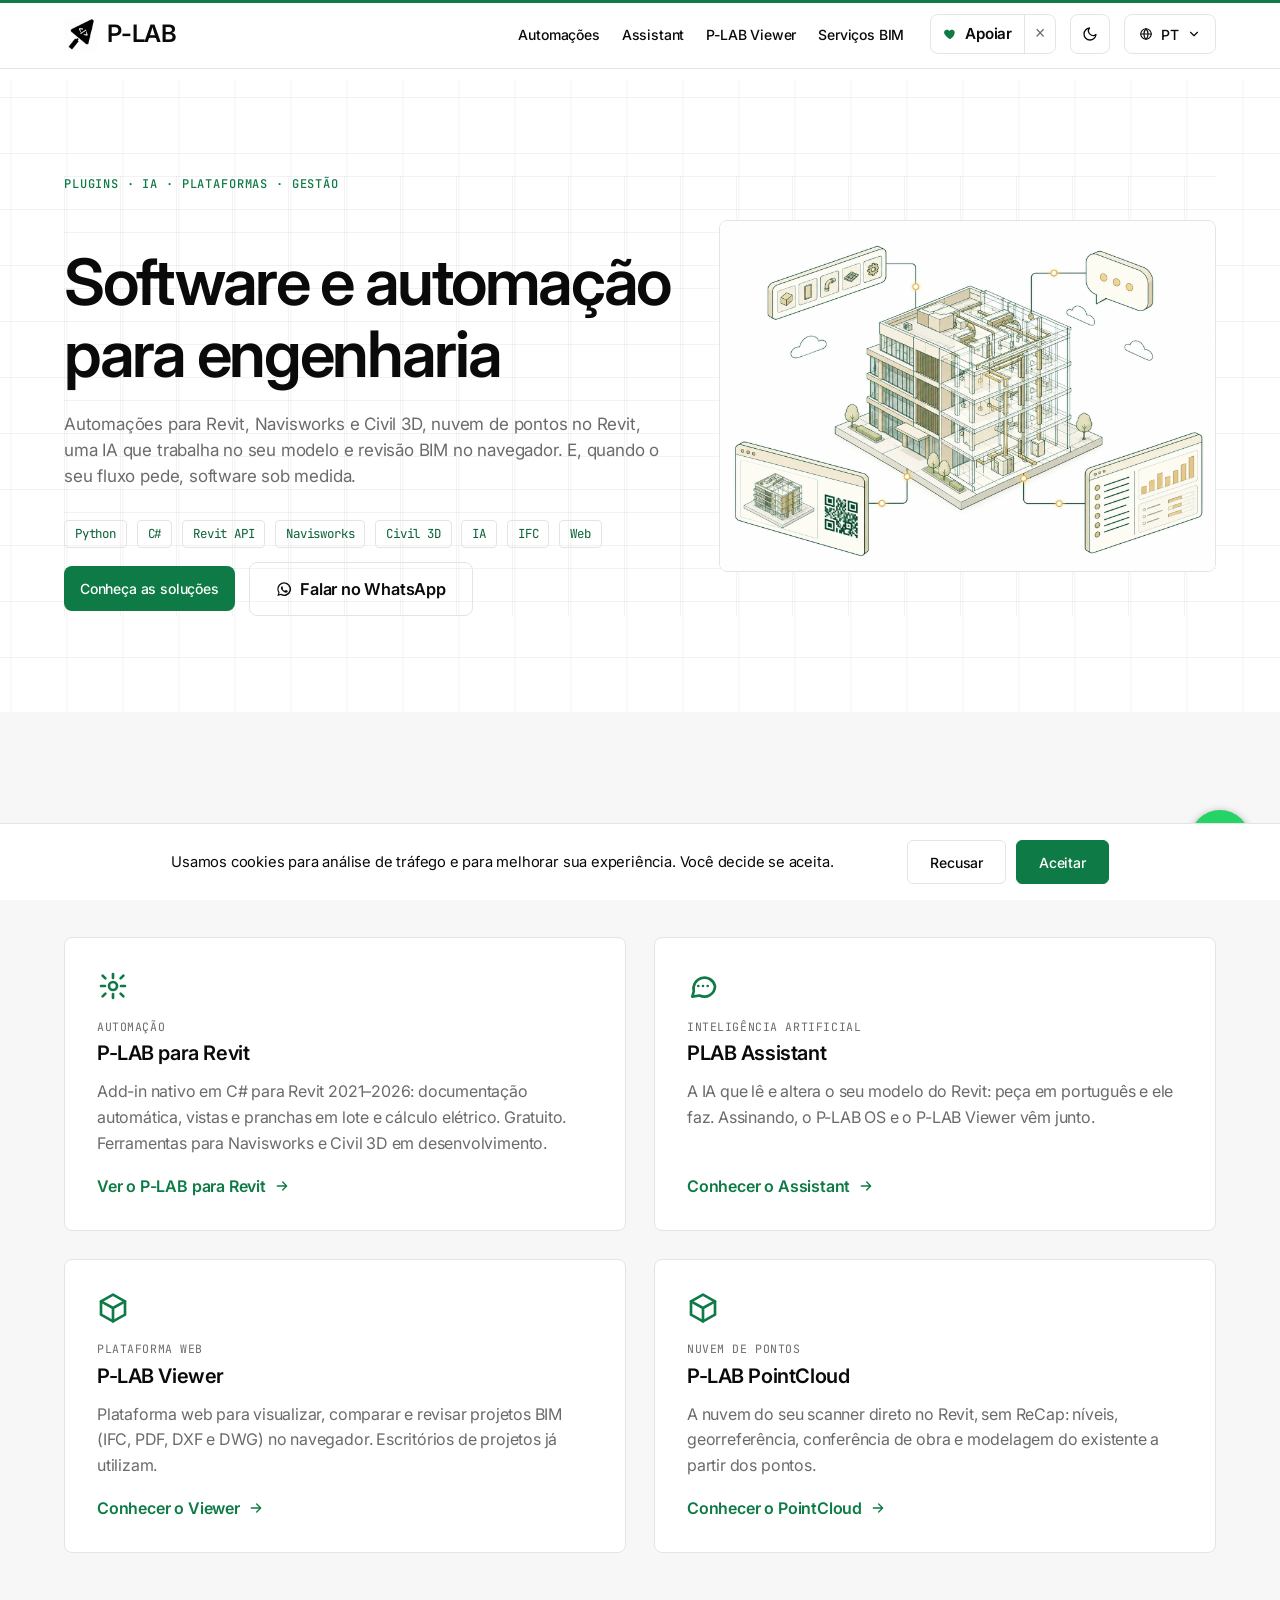
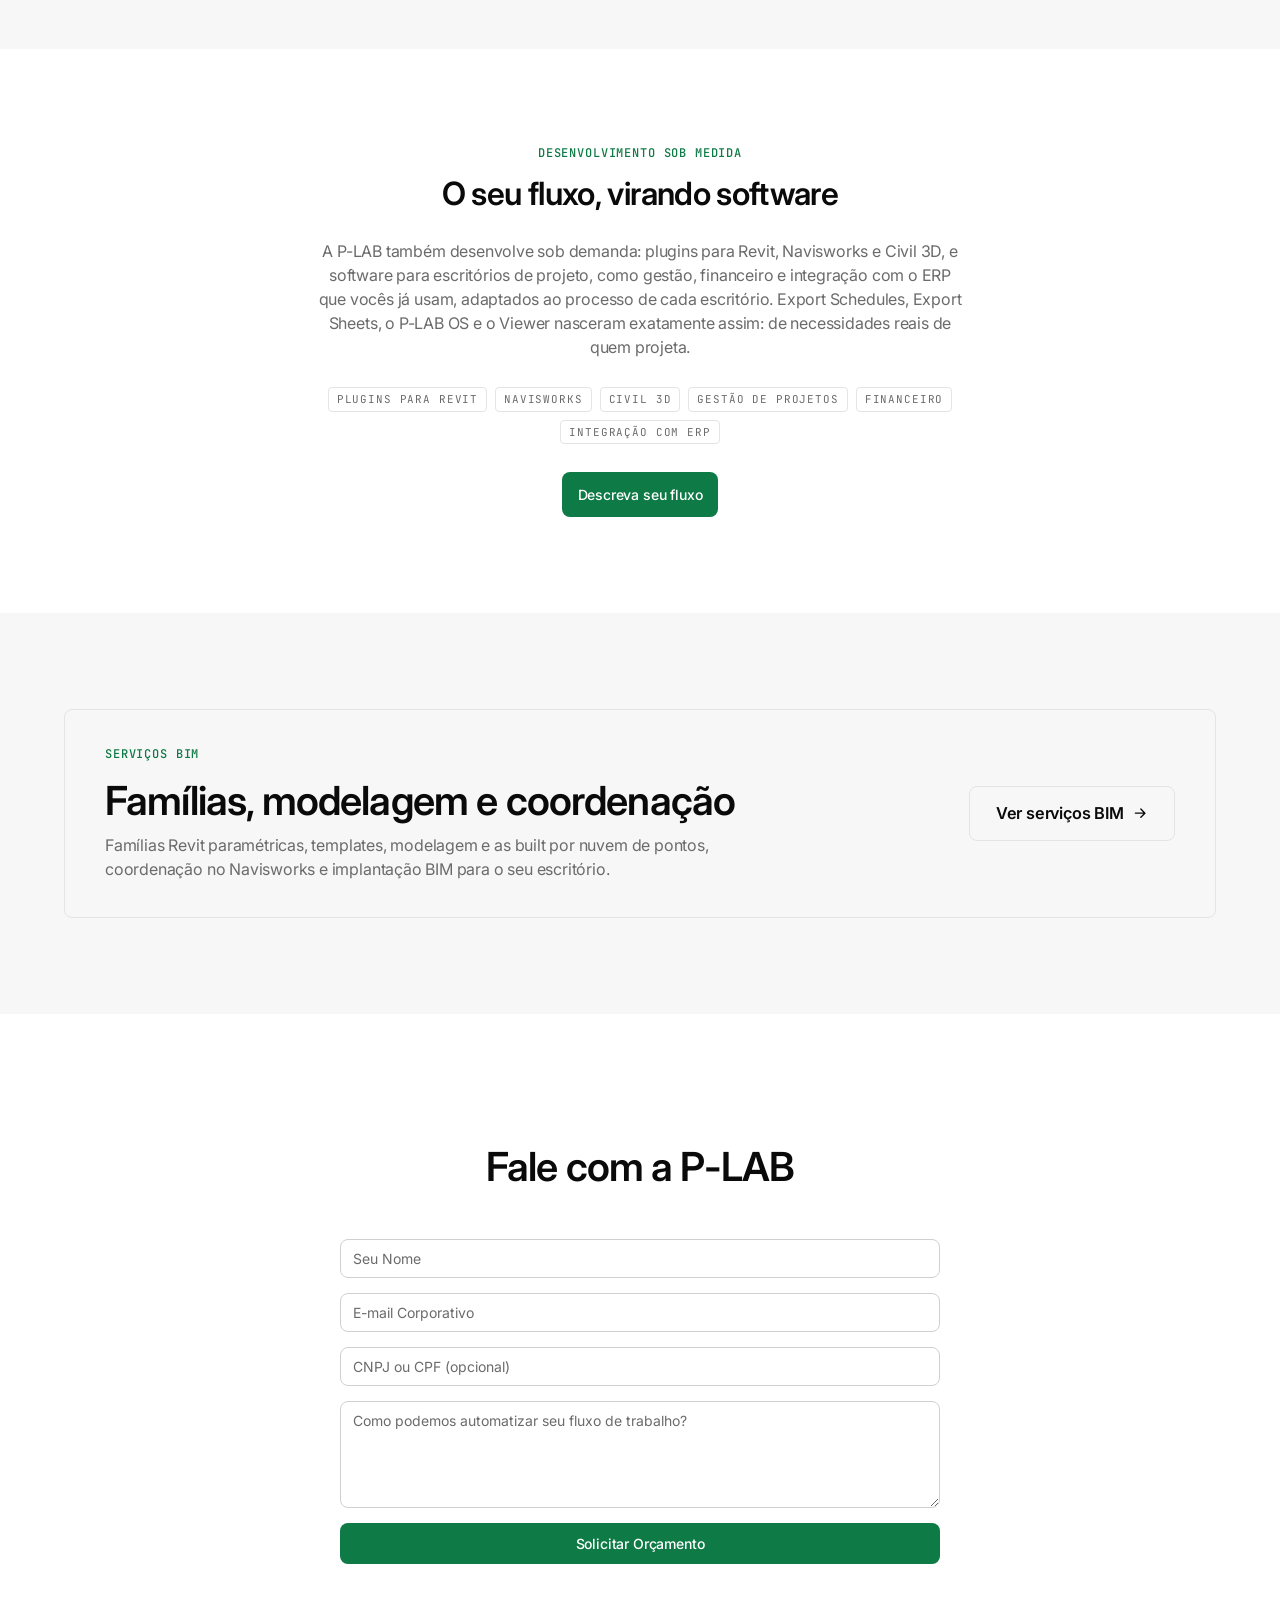
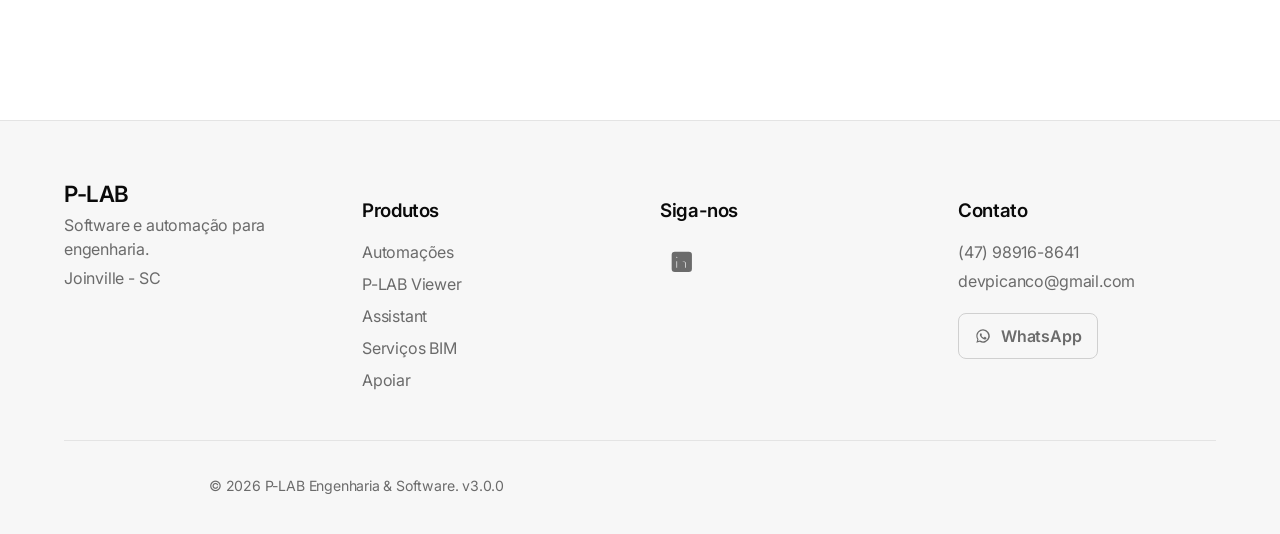
==== commit 9a2b6eb4: "Site: Automações no lugar de Plugins, P-LAB OS sai do menu, Viewer Pro na página do Viewer e Assista" ====
--- a/index.html
+++ b/index.html
@@ -97,10 +97,9 @@
             </button>
             <nav class="primary-nav" id="primary-nav">
                 <ul class="nav-links">
-                    <li><a href="solucoes.html" data-i18n="nav-plugins">Plugins</a></li>
+                    <li><a href="solucoes.html" data-i18n="nav-plugins">Automações</a></li>
                     <li><a href="planos.html" data-i18n="nav-planos">Assistant</a></li>
                     <li><a href="viewer.html" data-i18n="nav-viewer">P-LAB Viewer</a></li>
-                    <li><a href="plab-os.html" data-i18n="nav-hub">P-LAB OS</a></li>
                     <li><a href="servicos-bim.html" data-i18n="nav-consultoria">Serviços BIM</a></li>
                 </ul>
                 <div class="nav-extra">
@@ -137,7 +136,7 @@
                 <div class="hero-text">
                     <span class="eyebrow" data-i18n="hero-eyebrow">PLUGINS · IA · PLATAFORMAS · GESTÃO</span>
                     <h1 data-i18n="hero-title">Software e automação para engenharia</h1>
-                    <p data-i18n="hero-desc">Plugins para Revit, Navisworks e Civil 3D, uma IA que trabalha no seu modelo, revisão BIM no navegador e gestão do escritório. E, quando o seu fluxo pede, software sob medida.</p>
+                    <p data-i18n="hero-desc">Automações para Revit, Navisworks e Civil 3D, nuvem de pontos no Revit, uma IA que trabalha no seu modelo e revisão BIM no navegador. E, quando o seu fluxo pede, software sob medida.</p>
                     <div class="tech-badges">
                         <span class="tech-badge">Python</span>
                         <span class="tech-badge">C#</span>
@@ -254,11 +253,11 @@
                         <a href="viewer.html" class="btn-card" data-i18n="axis2-btn">Conhecer o Viewer <svg class="icon seta" aria-hidden="true"><use href="#icon-arrow-right"/></svg></a>
                     </div>
                     <div class="skill-card axis-card reveal">
-                        <svg class="icon axis-icon" aria-hidden="true"><use href="#icon-gauge"/></svg>
-                        <span class="axis-tag" data-i18n="axis3-tag">PLATAFORMA MODULAR</span>
-                        <h3 data-i18n="axis3-t">P-LAB OS</h3>
-                        <p data-i18n="axis3-d">O sistema operacional do escritório de projetos: comercial, custos e gestão de horas — vendidos módulo a módulo. Dimensionamento e MEP em breve.</p>
-                        <a href="plab-os.html" class="btn-card" data-i18n="axis3-btn">Conhecer o P-LAB OS <svg class="icon seta" aria-hidden="true"><use href="#icon-arrow-right"/></svg></a>
+                        <svg class="icon axis-icon" aria-hidden="true"><use href="#icon-cube"/></svg>
+                        <span class="axis-tag">NUVEM DE PONTOS</span>
+                        <h3>P-LAB PointCloud</h3>
+                        <p>A nuvem do seu scanner direto no Revit, sem ReCap: níveis, georreferência, conferência de obra e modelagem do existente a partir dos pontos.</p>
+                        <a href="solucoes.html#pointcloud" class="btn-card">Conhecer o PointCloud <svg class="icon seta" aria-hidden="true"><use href="#icon-arrow-right"/></svg></a>
                     </div>
                 </div>
             </div>
@@ -326,9 +325,8 @@
             <div class="footer-nav">
                 <h3 data-i18n="footer-products">Produtos</h3>
                 <ul>
-                    <li><a href="solucoes.html" data-i18n="nav-plugins">Plugins</a></li>
+                    <li><a href="solucoes.html" data-i18n="nav-plugins">Automações</a></li>
                     <li><a href="viewer.html" data-i18n="nav-viewer">P-LAB Viewer</a></li>
-                    <li><a href="plab-os.html" data-i18n="nav-hub">P-LAB OS</a></li>
                     <li><a href="planos.html" data-i18n="nav-planos">Assistant</a></li>
                     <li><a href="servicos-bim.html" data-i18n="nav-consultoria">Serviços BIM</a></li>
                     <li><a href="apoiar.html">Apoiar</a></li>
--- a/style.css
+++ b/style.css
@@ -662,7 +662,7 @@
 /* Palco com proporção FIXA (= a dos vídeos) -> mesmo enquadramento, sem layout shift */
 .carousel-stage {
     position: relative;
-    aspect-ratio: 1418 / 720;
+    aspect-ratio: 16 / 9;
     background: var(--bg-alt);
     border: 1px solid var(--border);
     border-radius: 12px;
@@ -1443,3 +1443,39 @@
 .comprovante-status { min-height: 1.2em; margin: 0; font-size: 0.9rem; color: var(--text-muted); }
 .comprovante-status--ok { color: var(--accent); }
 .comprovante-status--erro { color: #c0392b; }
+
+/* P-LAB PointCloud (solucoes.html#pointcloud, 29/10/2026) */
+#pointcloud .pc-selos { display: flex; gap: 8px; flex-wrap: wrap; margin: 0 0 24px; }
+#pointcloud .pc-video { aspect-ratio: 16 / 9; min-height: 0; max-width: 880px; margin: 0 auto 28px; }
+#pointcloud .botao-card .media-slot { aspect-ratio: 16 / 9; min-height: 0; margin: 4px 0 12px; }
+#pointcloud .pc-grid { grid-template-columns: repeat(auto-fit, minmax(min(100%, 340px), 1fr)); margin-bottom: 20px; }
+#pointcloud .pc-lista { margin: 0; padding-left: 18px; display: grid; gap: 6px; font-size: 0.92rem; color: var(--text-muted); }
+#pointcloud .pc-lista strong { color: var(--text); }
+#pointcloud .pc-lista .plano-tag { font-size: 0.68rem; padding: 1px 6px; vertical-align: 1px; }
+#pointcloud .pc-acoes { display: flex; flex-wrap: wrap; gap: 10px; align-items: center; }
+#pointcloud .pc-versoes { font-size: 0.88rem; }
+#pointcloud .pc-acoes .btn-primary, #pointcloud .pc-acoes .btn-secondary { width: auto; padding: 12px 22px; font-size: 0.95rem; line-height: 1.2; }
+#pointcloud .pc-depois { margin: 36px 0 32px; padding-top: 28px; border-top: 1px solid var(--border); }
+#pointcloud .pc-depois h3 { margin: 6px 0 8px; }
+#pointcloud .pc-depois > p { color: var(--text-muted); max-width: 820px; }
+#pointcloud .pc-etapas { margin: 20px 0 12px; }
+#pointcloud .pc-etapas h4 { margin: 10px 0 6px; font-size: 1.02rem; }
+#pointcloud .pc-etapas p { font-size: 0.92rem; color: var(--text-muted); margin: 0; }
+/* Softwares e apps (solucoes.html#apps) */
+#apps .apps-os { display: grid; grid-template-columns: minmax(0, 1fr) minmax(0, 1.2fr); gap: 32px; align-items: center; }
+#apps .apps-os h3 { margin: 0 0 8px; font-size: 1.4rem; }
+#apps .pc-lista { margin: 12px 0 0; padding-left: 18px; display: grid; gap: 8px; color: var(--text-muted); }
+#apps .pc-lista strong { color: var(--text); }
+@media (max-width: 860px) { #apps .apps-os { grid-template-columns: 1fr; } }
+/* Grátis × Viewer Pro (viewer.html#viewer-pro) */
+.planos-grid--viewer { max-width: 900px; margin: 0 auto; }
+.planos-grid--viewer .pro-nuvem { margin-top: 14px; padding-top: 14px; border-top: 1px dashed var(--border-strong); }
+.planos-grid--viewer .plano-bloco-texto a { color: var(--accent); }
+/* Assistant em detalhe (planos.html#capacidades) */
+#capacidades .cap-grid { grid-template-columns: repeat(auto-fit, minmax(min(100%, 320px), 1fr)); margin-bottom: 28px; }
+#capacidades .cap-card { display: flex; flex-direction: column; gap: 8px; }
+#capacidades .cap-card .plano-tag { align-self: flex-start; }
+#capacidades .cap-card h3 { margin: 4px 0 0; }
+#capacidades .cap-card p { margin: 0; }
+#capacidades .cap-exemplo { font-family: var(--font-mono); font-size: 0.82rem; color: var(--accent); }
+#capacidades .media-slot { aspect-ratio: 16 / 9; min-height: 0; margin-top: auto; }
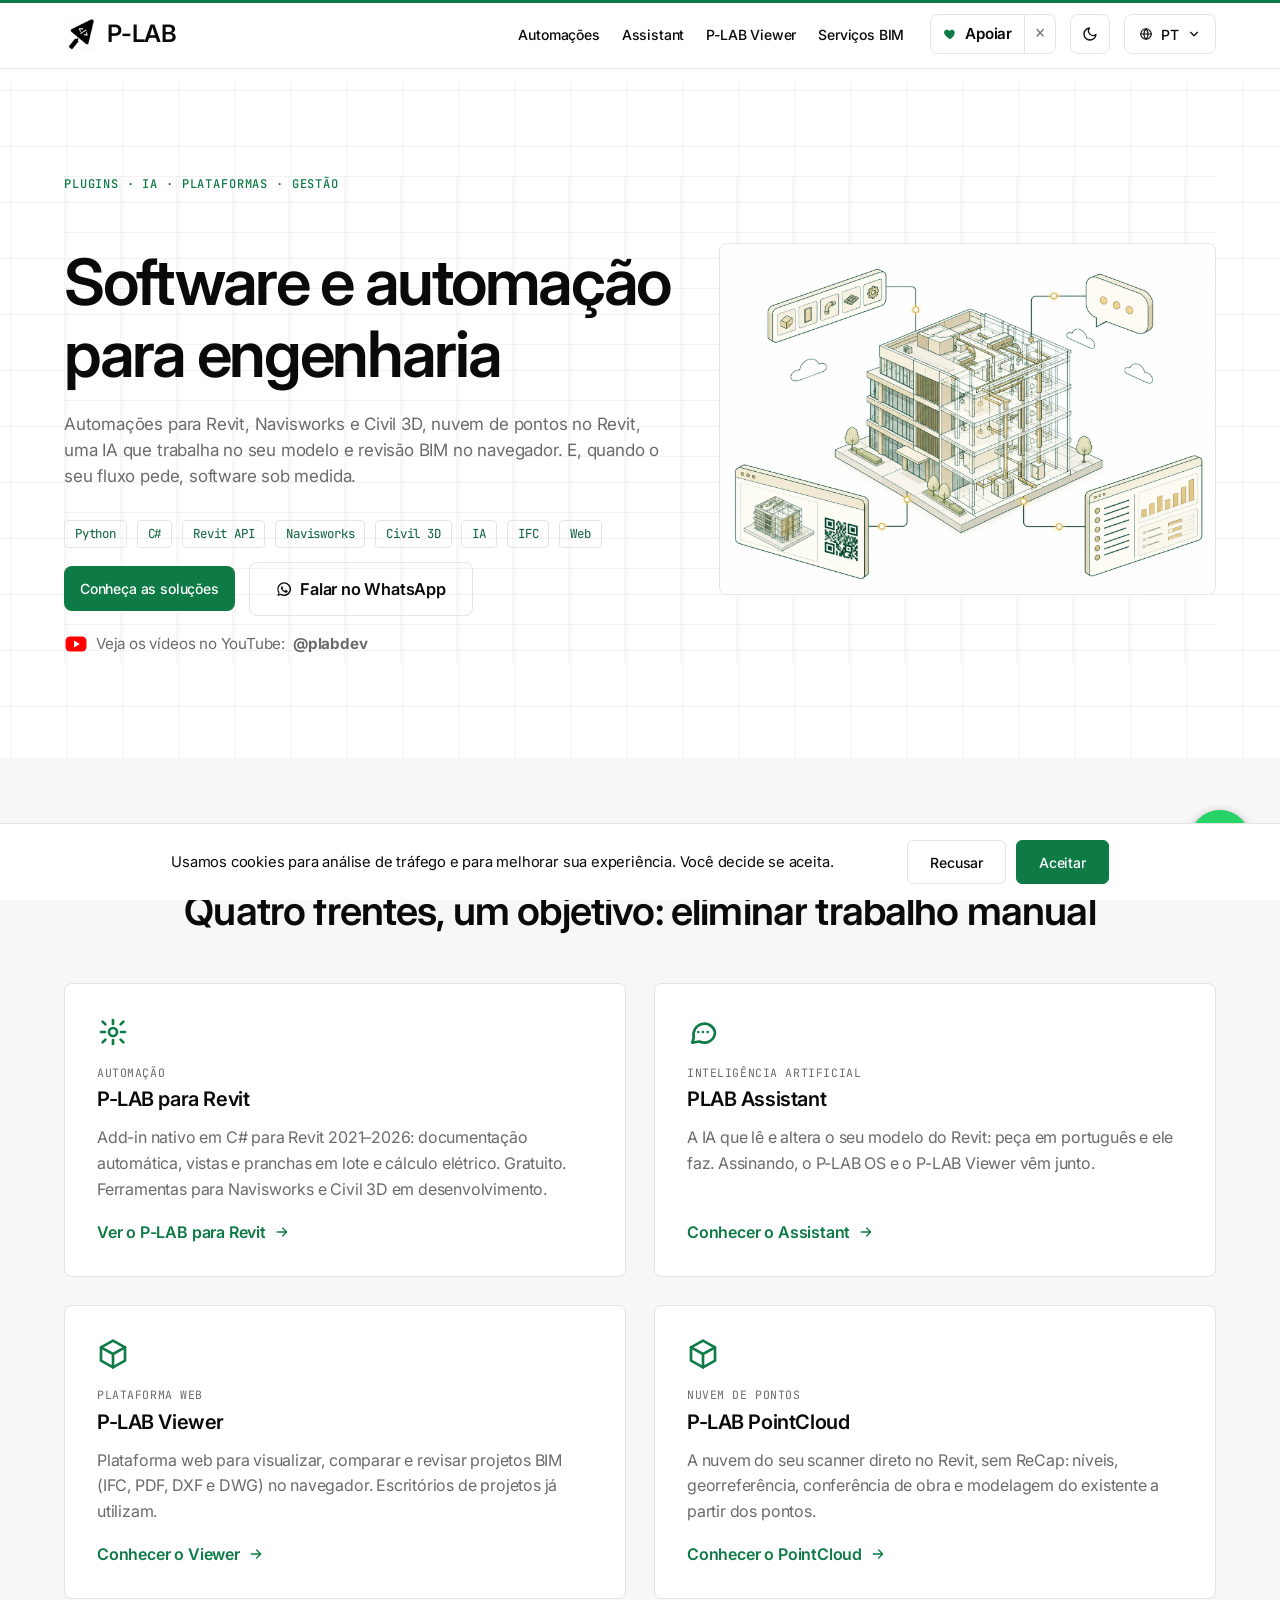
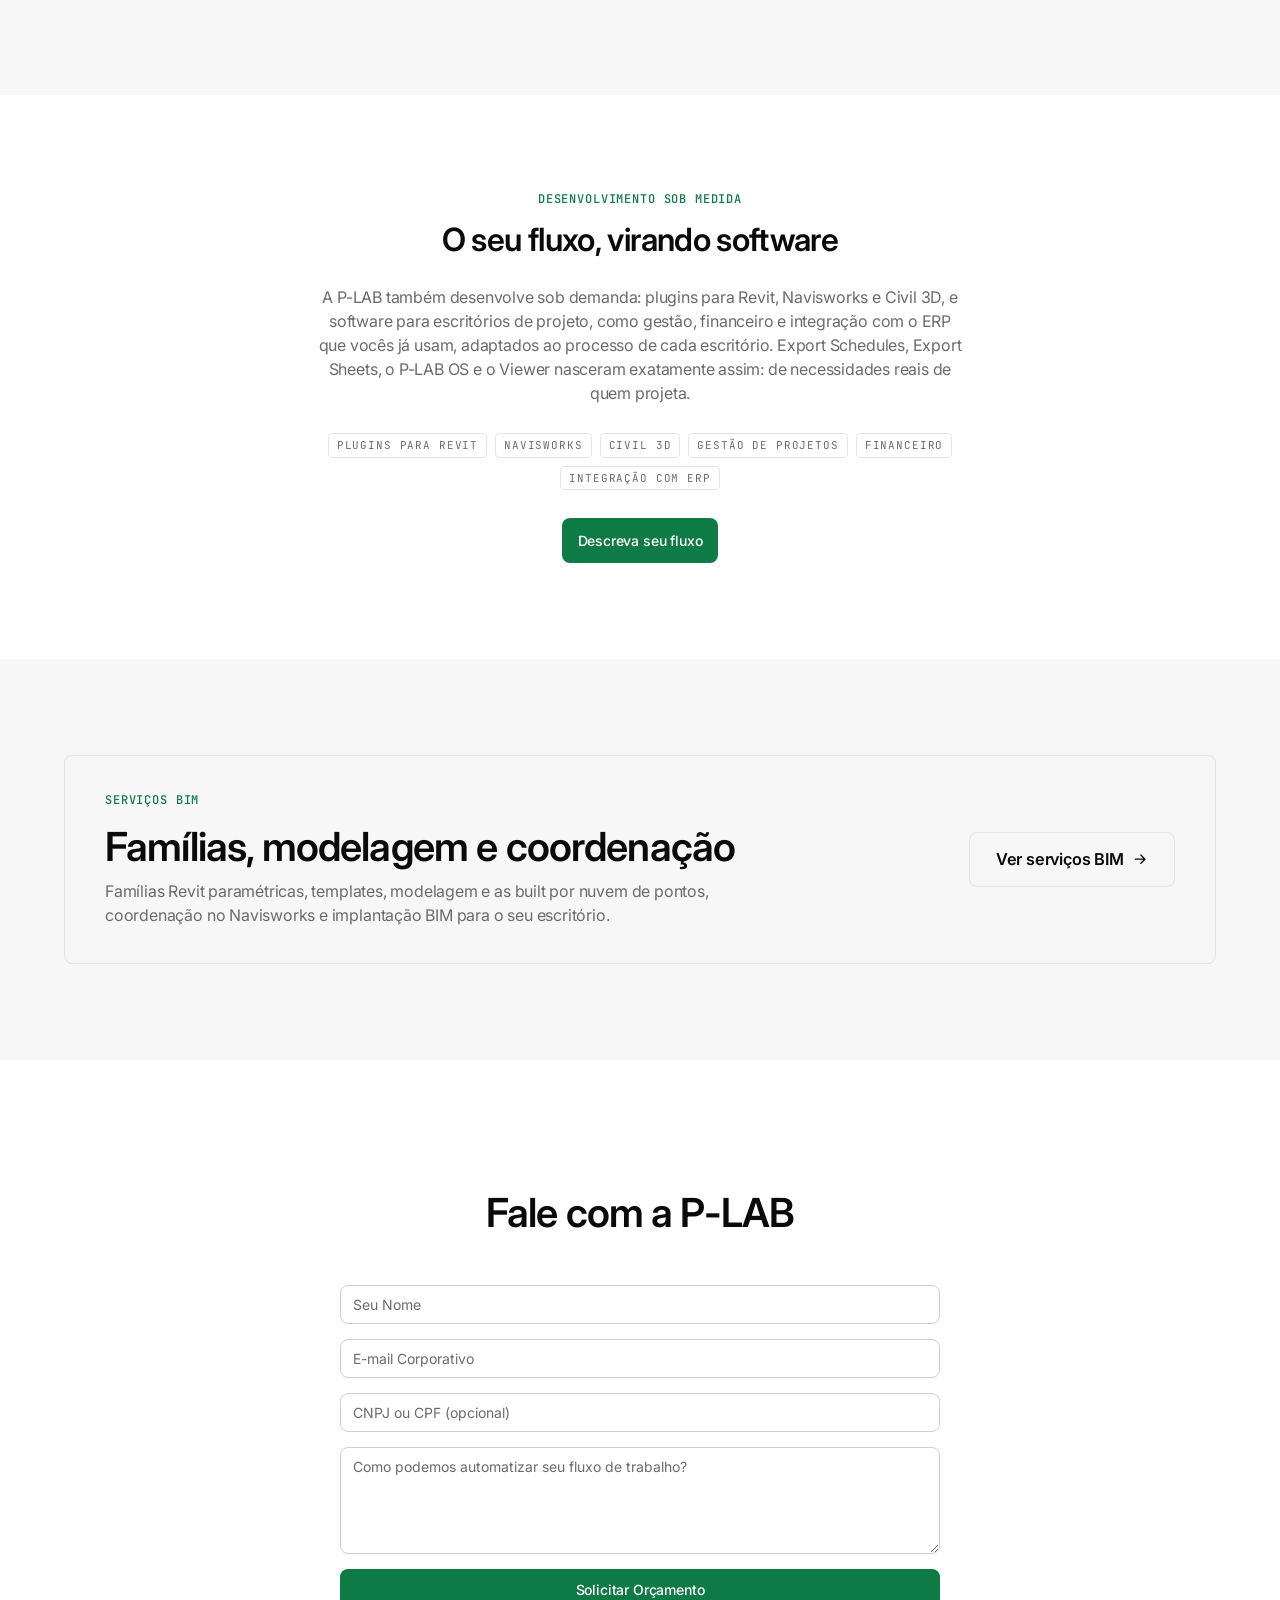
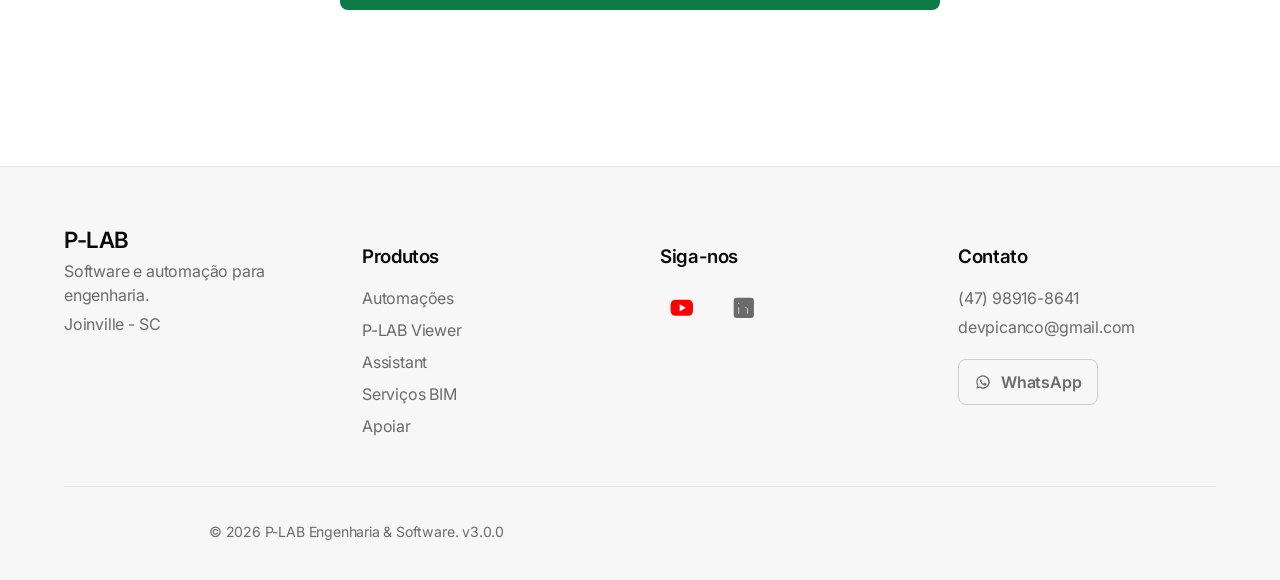
==== commit e637f8fe: "Início: canal @plabdev com o símbolo do YouTube no topo e no rodapé; Assistant: vídeo horizontal da " ====
--- a/index.html
+++ b/index.html
@@ -81,6 +81,7 @@
             <symbol id="icon-gauge" viewBox="0 0 24 24"><path d="M4 15a8 8 0 1 1 16 0"/><path d="M12 12l3.5-2.5"/><circle cx="12" cy="12" r="1"/></symbol>
             <symbol id="icon-chat" viewBox="0 0 24 24"><path d="M21 12a8 8 0 0 1-11.6 7.1L4 20l1.1-4.2A8 8 0 1 1 21 12z"/><path d="M8.5 12h.01M12 12h.01M15.5 12h.01"/></symbol>
             <symbol id="icon-whatsapp" viewBox="0 0 24 24"><path class="icon-fill" d="M12 2C6.5 2 2 6.5 2 12c0 1.9.5 3.7 1.5 5.2L2 22l4.9-1.5A10 10 0 1 0 12 2zm0 18.1c-1.6 0-3.1-.4-4.4-1.2l-.3-.2-2.9.9.9-2.8-.2-.3A8.1 8.1 0 1 1 12 20.1zm4.4-6c-.2-.1-1.4-.7-1.6-.8-.2-.1-.4-.1-.5.1-.2.2-.6.8-.8 1-.1.2-.3.2-.5.1-1.4-.7-2.3-1.3-3.2-2.8-.2-.4.2-.4.5-1.2.1-.1.1-.3 0-.4-.1-.1-.5-1.3-.7-1.8-.2-.4-.4-.4-.5-.4h-.5c-.2 0-.4.1-.5.3-.2.2-.8.8-.8 2 0 1.3.9 2.5 1 2.7.1.2 1.6 2.6 4.1 3.6 2.5 1 2.5.7 3 .6.4-.1 1.4-.6 1.6-1.1.2-.6.2-1.1.1-1.2-.1-.1-.3-.2-.4-.3z"/></symbol>
+            <symbol id="icon-youtube" viewBox="0 0 24 24"><rect x="1.5" y="4.5" width="21" height="15" rx="4.5" fill="#FF0000" stroke="none"/><path d="M10 8.6v6.8l5.8-3.4z" fill="#fff" stroke="none"/></symbol>
             <symbol id="icon-linkedin" viewBox="0 0 24 24"><rect class="icon-fill" x="2.5" y="2.5" width="19" height="19" rx="3"/><circle cx="7.3" cy="7.7" r="1.5" fill="#fff"/><rect x="6" y="10.4" width="2.6" height="8.1" fill="#fff"/><rect x="10.6" y="13.3" width="2.6" height="5.2" fill="#fff"/><path d="M10.6 13.3c0-1.6 1.2-2.9 3.1-2.9 2 0 3.2 1.3 3.2 3.4v4.7h-2.6v-4.3c0-.9-.4-1.5-1.2-1.5-.7 0-1.1.5-1.3 1-.1.2-.1.5-.1.7v4.1h-.1z" fill="#fff"/></symbol>
         </defs>
     </svg>
@@ -151,6 +152,7 @@
                         <a href="#solucoes" class="btn-primary" data-i18n="hero-btn">Conheça as soluções</a>
                         <a href="https://wa.me/5547989168641?text=Ol%C3%A1%2C%20vim%20pelo%20site%20da%20P-LAB%20e%20gostaria%20de%20saber%20mais." class="btn-secondary" target="_blank" rel="noopener" data-i18n="hero-btn2"><svg class="icon" aria-hidden="true"><use href="#icon-whatsapp"/></svg> Falar no WhatsApp</a>
                     </div>
+                    <a class="hero-youtube" href="https://www.youtube.com/@plabdev" target="_blank" rel="noopener"><svg class="icon" aria-hidden="true"><use href="#icon-youtube"/></svg> Veja os vídeos no YouTube: <strong>@plabdev</strong></a>
                 </div>
                 <div class="hero-mockup" data-parallax="-0.06">
                     <img src="images/mockup-bim.webp" alt="Visualização de modelo BIM da P-LAB" class="mockup-img" width="800" height="567" fetchpriority="high">
@@ -335,6 +337,7 @@
             <div class="footer-social">
                 <h3 data-i18n="footer-social">Siga-nos</h3>
                 <div class="social-icons">
+                    <a href="https://www.youtube.com/@plabdev" target="_blank" rel="noopener" aria-label="Canal da P-LAB no YouTube (@plabdev)"><svg class="icon" style="font-size:1.6rem" aria-hidden="true"><use href="#icon-youtube"/></svg></a>
                     <a href="https://www.linkedin.com/company/plab-eng/" target="_blank" rel="noopener" aria-label="LinkedIn da P-LAB"><svg class="icon" style="font-size:1.6rem" aria-hidden="true"><use href="#icon-linkedin"/></svg></a>
                 </div>
             </div>
--- a/style.css
+++ b/style.css
@@ -1479,3 +1479,20 @@
 #capacidades .cap-card p { margin: 0; }
 #capacidades .cap-exemplo { font-family: var(--font-mono); font-size: 0.82rem; color: var(--accent); }
 #capacidades .media-slot { aspect-ratio: 16 / 9; min-height: 0; margin-top: auto; }
+#apps .apps-os + .apps-os { margin-top: 56px; padding-top: 48px; border-top: 1px solid var(--border); }
+#apps .apps-os--inverso > figure { order: -1; }
+#apps .apps-midia { margin: 0; }
+#apps .apps-midia figcaption { margin-top: 8px; font-size: .85rem; color: var(--text-muted); text-align: center; }
+@media (max-width: 860px) { #apps .apps-os--inverso > figure { order: 0; } }
+#capacidades .cap-video { margin-top: auto; border-radius: var(--radius); overflow: hidden; border: 1px solid var(--border); }
+#capacidades .cap-como { display: grid; grid-template-columns: minmax(0, 1fr) minmax(0, 1fr); gap: 32px; align-items: center; margin-bottom: 36px; }
+#capacidades .cap-como__texto h3 { margin: 0 0 12px; }
+#capacidades .cap-como__texto p { margin: 0 0 12px; color: var(--text-muted); }
+#capacidades .cap-como__texto strong { color: var(--text); }
+#capacidades .cap-como__texto .plano-tag { margin-left: 4px; vertical-align: middle; }
+#capacidades .cap-como__video { margin: 0; }
+#capacidades .cap-como__video figcaption { margin-top: 8px; font-size: .85rem; color: var(--text-muted); text-align: center; }
+@media (max-width: 860px) { #capacidades .cap-como { grid-template-columns: 1fr; } }
+.hero-youtube { display: inline-flex; align-items: center; gap: 8px; margin-top: 16px; color: var(--text-muted); text-decoration: none; font-size: .95rem; }
+.hero-youtube .icon { font-size: 1.5rem; }
+.hero-youtube:hover strong { text-decoration: underline; }
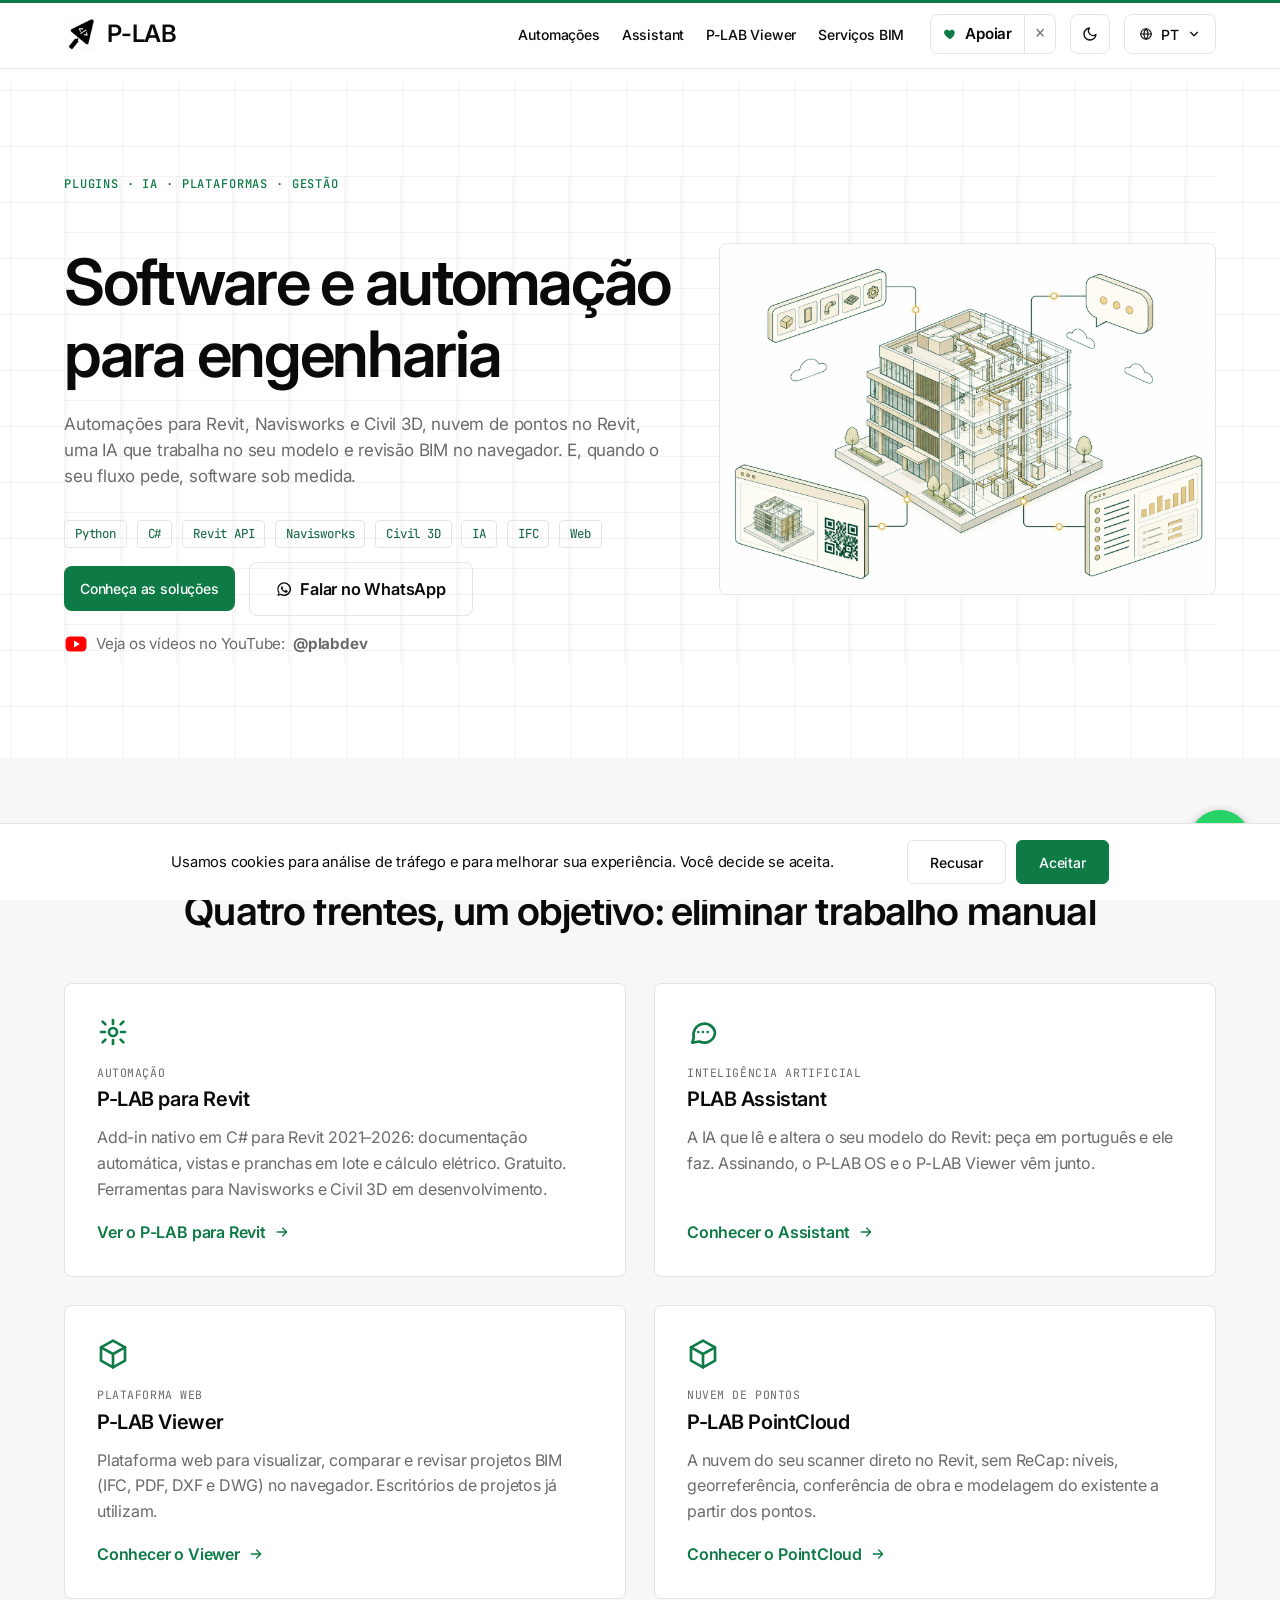
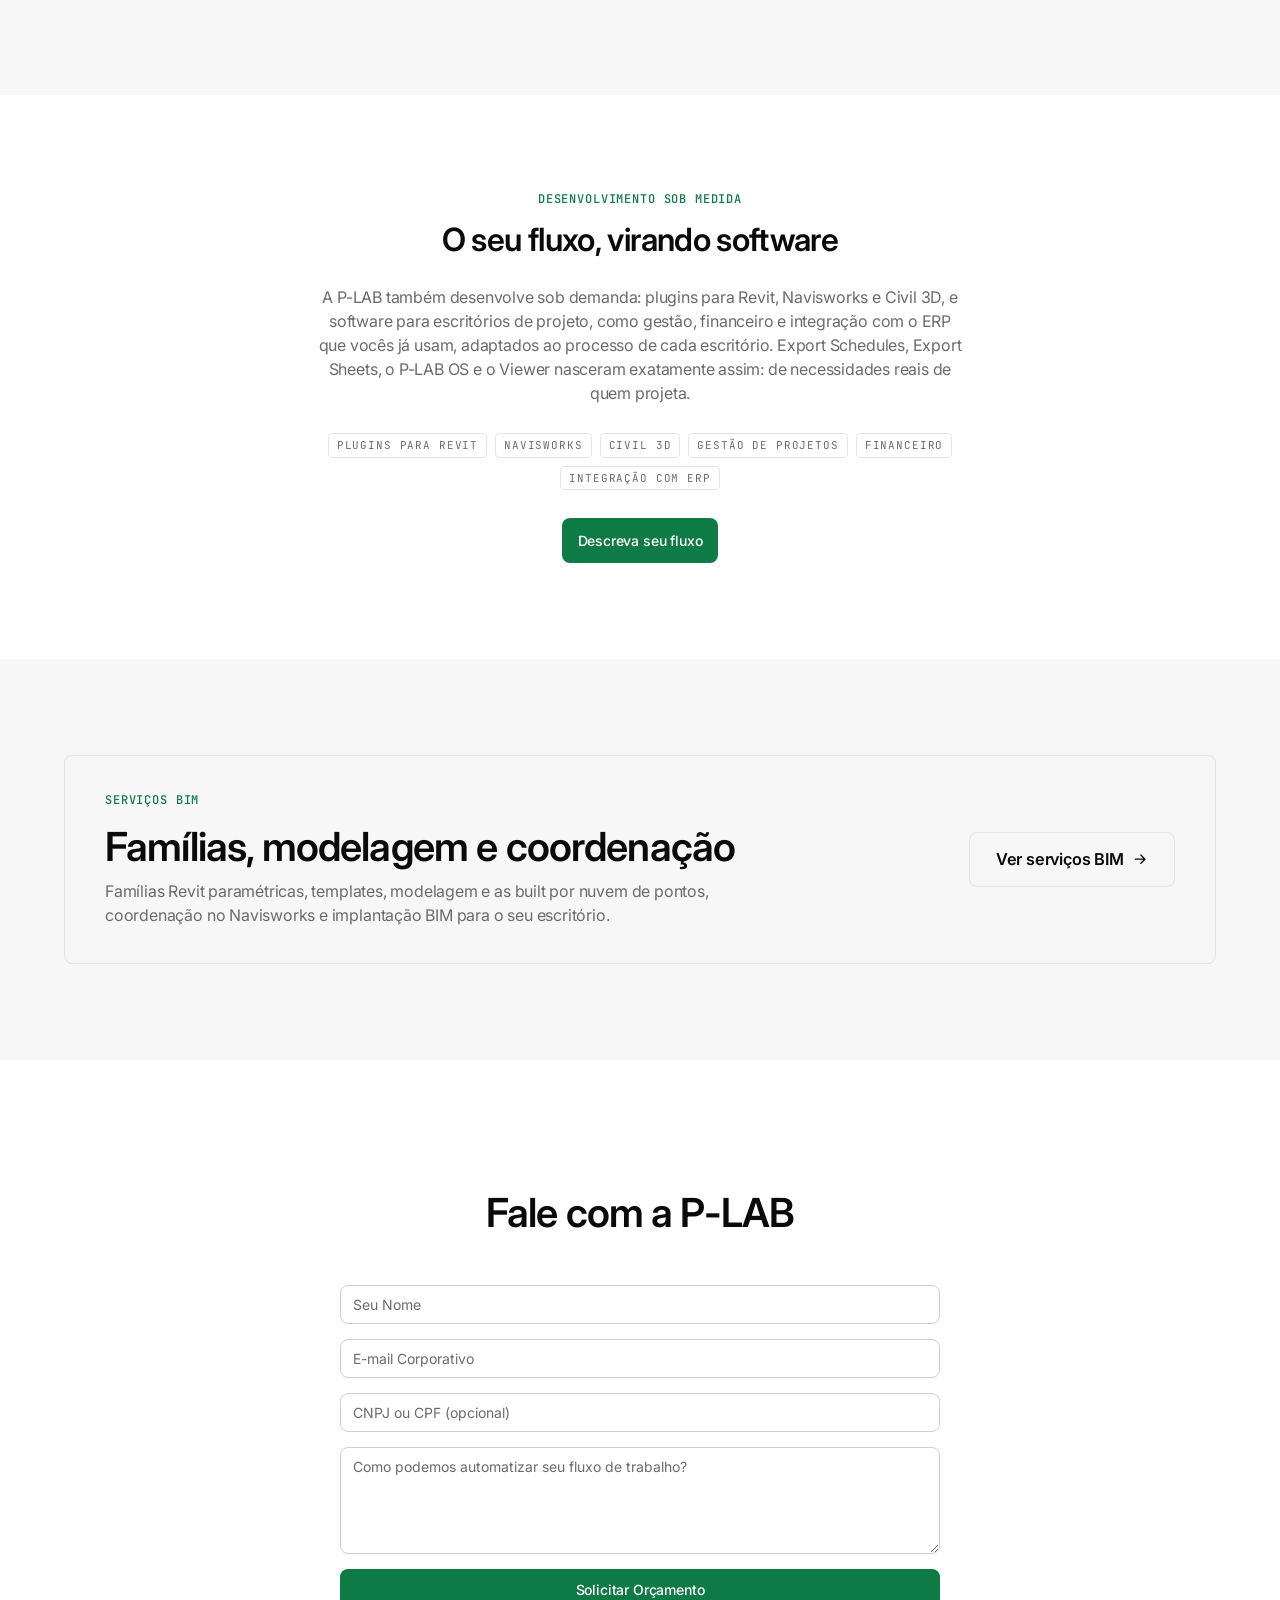
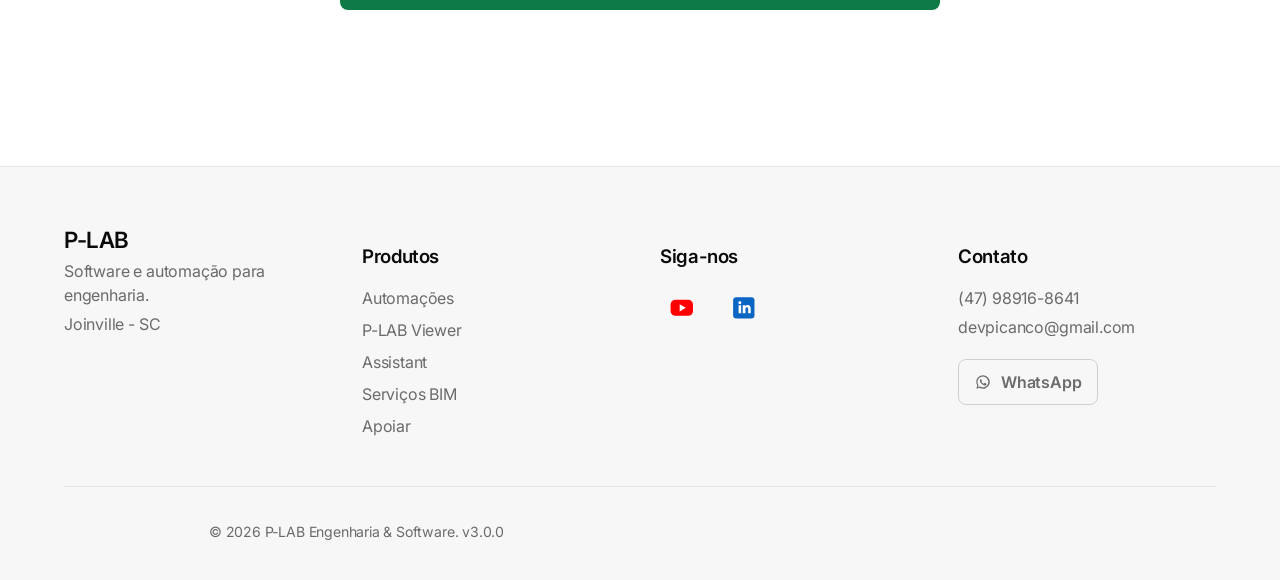
==== commit 5f3dacfd: "Início: ícone do LinkedIn no desenho oficial e no azul da marca (o antigo saía cinza e torto) Co-Aut" ====
--- a/index.html
+++ b/index.html
@@ -82,7 +82,7 @@
             <symbol id="icon-chat" viewBox="0 0 24 24"><path d="M21 12a8 8 0 0 1-11.6 7.1L4 20l1.1-4.2A8 8 0 1 1 21 12z"/><path d="M8.5 12h.01M12 12h.01M15.5 12h.01"/></symbol>
             <symbol id="icon-whatsapp" viewBox="0 0 24 24"><path class="icon-fill" d="M12 2C6.5 2 2 6.5 2 12c0 1.9.5 3.7 1.5 5.2L2 22l4.9-1.5A10 10 0 1 0 12 2zm0 18.1c-1.6 0-3.1-.4-4.4-1.2l-.3-.2-2.9.9.9-2.8-.2-.3A8.1 8.1 0 1 1 12 20.1zm4.4-6c-.2-.1-1.4-.7-1.6-.8-.2-.1-.4-.1-.5.1-.2.2-.6.8-.8 1-.1.2-.3.2-.5.1-1.4-.7-2.3-1.3-3.2-2.8-.2-.4.2-.4.5-1.2.1-.1.1-.3 0-.4-.1-.1-.5-1.3-.7-1.8-.2-.4-.4-.4-.5-.4h-.5c-.2 0-.4.1-.5.3-.2.2-.8.8-.8 2 0 1.3.9 2.5 1 2.7.1.2 1.6 2.6 4.1 3.6 2.5 1 2.5.7 3 .6.4-.1 1.4-.6 1.6-1.1.2-.6.2-1.1.1-1.2-.1-.1-.3-.2-.4-.3z"/></symbol>
             <symbol id="icon-youtube" viewBox="0 0 24 24"><rect x="1.5" y="4.5" width="21" height="15" rx="4.5" fill="#FF0000" stroke="none"/><path d="M10 8.6v6.8l5.8-3.4z" fill="#fff" stroke="none"/></symbol>
-            <symbol id="icon-linkedin" viewBox="0 0 24 24"><rect class="icon-fill" x="2.5" y="2.5" width="19" height="19" rx="3"/><circle cx="7.3" cy="7.7" r="1.5" fill="#fff"/><rect x="6" y="10.4" width="2.6" height="8.1" fill="#fff"/><rect x="10.6" y="13.3" width="2.6" height="5.2" fill="#fff"/><path d="M10.6 13.3c0-1.6 1.2-2.9 3.1-2.9 2 0 3.2 1.3 3.2 3.4v4.7h-2.6v-4.3c0-.9-.4-1.5-1.2-1.5-.7 0-1.1.5-1.3 1-.1.2-.1.5-.1.7v4.1h-.1z" fill="#fff"/></symbol>
+            <symbol id="icon-linkedin" viewBox="0 0 24 24"><rect x="2" y="2" width="20" height="20" rx="3" fill="#0A66C2" stroke="none"/><path fill="#fff" stroke="none" d="M7.1 9.6h2.4V17H7.1zM8.3 5.9a1.4 1.4 0 1 1 0 2.8 1.4 1.4 0 0 1 0-2.8zM11 9.6h2.3v1h.03c.32-.6 1.1-1.25 2.27-1.25 2.43 0 2.88 1.6 2.88 3.68V17h-2.4v-3.5c0-.84-.02-1.92-1.17-1.92-1.17 0-1.35.91-1.35 1.86V17H11z"/></symbol>
         </defs>
     </svg>
     <header class="main-header sticky-header">
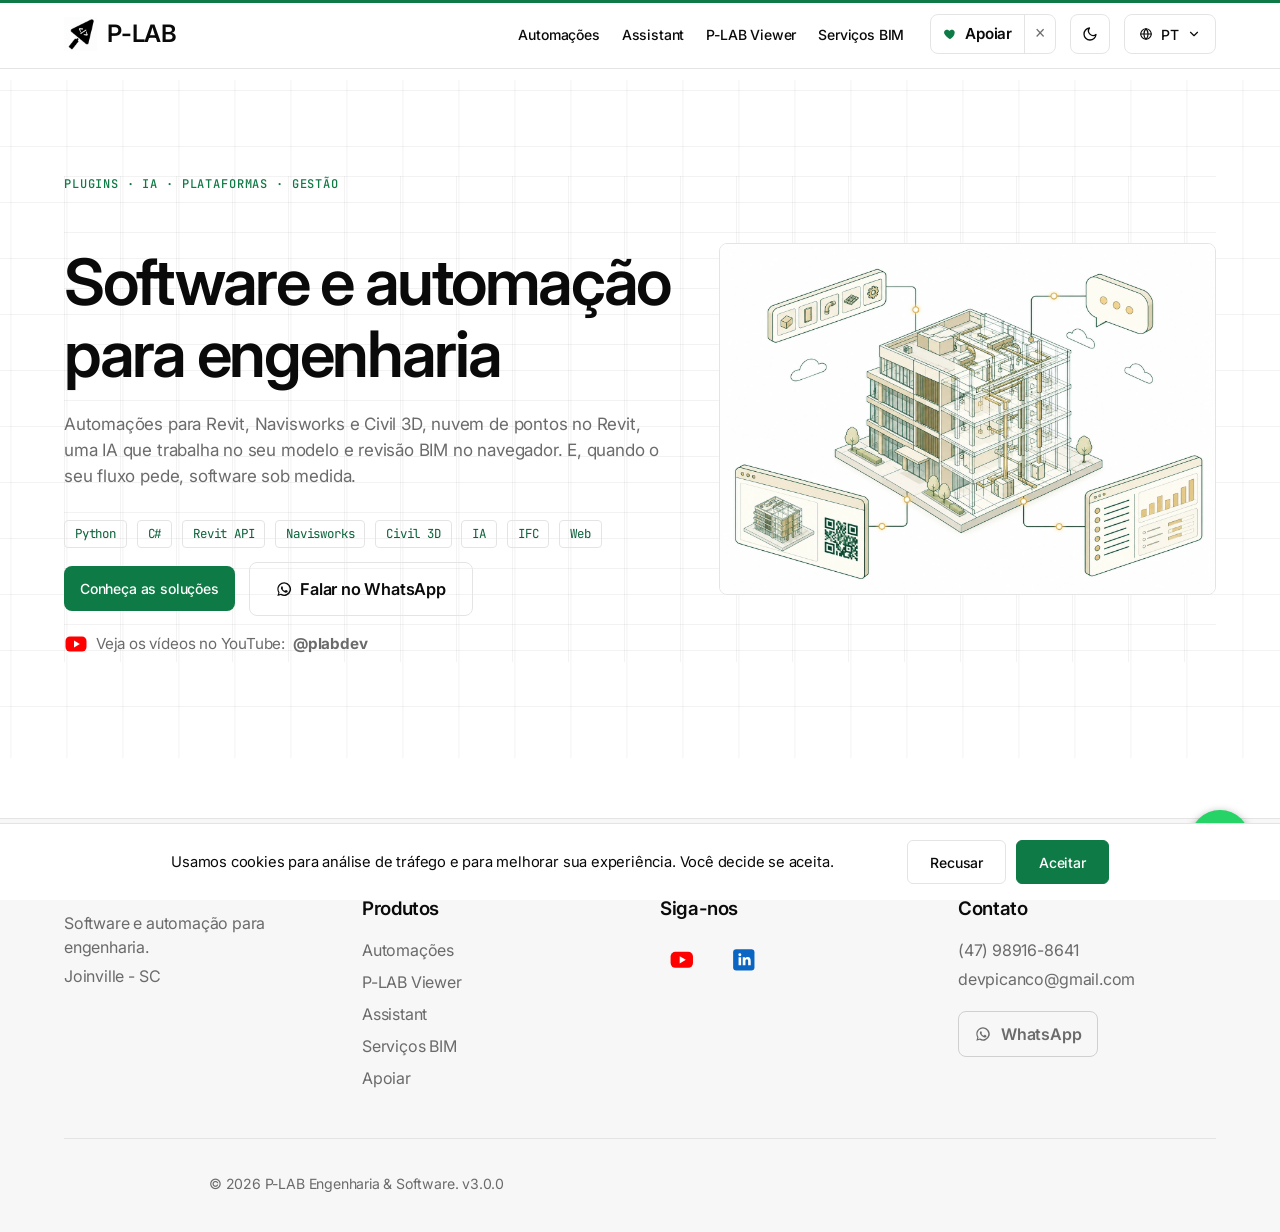
==== commit 003c3401: "Início: só o topo; saem quatro frentes, sob medida, serviços BIM e contato, que já estão nas outras " ====
--- a/index.html
+++ b/index.html
@@ -149,7 +149,7 @@
                         <span class="tech-badge">Web</span>
                     </div>
                     <div class="hero-actions">
-                        <a href="#solucoes" class="btn-primary" data-i18n="hero-btn">Conheça as soluções</a>
+                        <a href="solucoes.html" class="btn-primary" data-i18n="hero-btn">Conheça as soluções</a>
                         <a href="https://wa.me/5547989168641?text=Ol%C3%A1%2C%20vim%20pelo%20site%20da%20P-LAB%20e%20gostaria%20de%20saber%20mais." class="btn-secondary" target="_blank" rel="noopener" data-i18n="hero-btn2"><svg class="icon" aria-hidden="true"><use href="#icon-whatsapp"/></svg> Falar no WhatsApp</a>
                     </div>
                     <a class="hero-youtube" href="https://www.youtube.com/@plabdev" target="_blank" rel="noopener"><svg class="icon" aria-hidden="true"><use href="#icon-youtube"/></svg> Veja os vídeos no YouTube: <strong>@plabdev</strong></a>
@@ -229,92 +229,6 @@
         </section>
         -->
 
-        <section id="solucoes" class="section light-bg">
-            <div class="container">
-                <h2 class="text-center section-title-main revela-texto" data-i18n="axes-title">Quatro frentes, um objetivo: eliminar trabalho manual</h2>
-                <div class="grid-container axes-grid">
-                    <div class="skill-card axis-card reveal">
-                        <svg class="icon axis-icon" aria-hidden="true"><use href="#icon-automacao"/></svg>
-                        <span class="axis-tag" data-i18n="axis1-tag">AUTOMAÇÃO</span>
-                        <h3 data-i18n="axis1-t">P-LAB para Revit</h3>
-                        <p data-i18n="axis1-d">Add-in nativo em C# para Revit 2021&ndash;2026: documentação automática, vistas e pranchas em lote e cálculo elétrico. Gratuito. Ferramentas para Navisworks e Civil 3D em desenvolvimento.</p>
-                        <a href="solucoes.html" class="btn-card" data-i18n="axis1-btn">Ver o P-LAB para Revit <svg class="icon seta" aria-hidden="true"><use href="#icon-arrow-right"/></svg></a>
-                    </div>
-                    <div class="skill-card axis-card reveal">
-                        <svg class="icon axis-icon" aria-hidden="true"><use href="#icon-chat"/></svg>
-                        <span class="axis-tag">INTELIGÊNCIA ARTIFICIAL</span>
-                        <h3>PLAB Assistant</h3>
-                        <p>A IA que lê e altera o seu modelo do Revit: peça em português e ele faz. Assinando, o P-LAB OS e o P-LAB Viewer vêm junto.</p>
-                        <a href="planos.html" class="btn-card">Conhecer o Assistant <svg class="icon seta" aria-hidden="true"><use href="#icon-arrow-right"/></svg></a>
-                    </div>
-                    <div class="skill-card axis-card reveal">
-                        <svg class="icon axis-icon" aria-hidden="true"><use href="#icon-cube"/></svg>
-                        <span class="axis-tag" data-i18n="axis2-tag">PLATAFORMA WEB</span>
-                        <h3 data-i18n="axis2-t">P-LAB Viewer</h3>
-                        <p data-i18n="axis2-d">Plataforma web para visualizar, comparar e revisar projetos BIM (IFC, PDF, DXF e DWG) no navegador. Escritórios de projetos já utilizam.</p>
-                        <a href="viewer.html" class="btn-card" data-i18n="axis2-btn">Conhecer o Viewer <svg class="icon seta" aria-hidden="true"><use href="#icon-arrow-right"/></svg></a>
-                    </div>
-                    <div class="skill-card axis-card reveal">
-                        <svg class="icon axis-icon" aria-hidden="true"><use href="#icon-cube"/></svg>
-                        <span class="axis-tag">NUVEM DE PONTOS</span>
-                        <h3>P-LAB PointCloud</h3>
-                        <p>A nuvem do seu scanner direto no Revit, sem ReCap: níveis, georreferência, conferência de obra e modelagem do existente a partir dos pontos.</p>
-                        <a href="solucoes.html#pointcloud" class="btn-card">Conhecer o PointCloud <svg class="icon seta" aria-hidden="true"><use href="#icon-arrow-right"/></svg></a>
-                    </div>
-                </div>
-            </div>
-        </section>
-
-        <section class="section">
-            <div class="container custom-dev">
-                <div class="custom-dev-text reveal">
-                    <span class="eyebrow" data-i18n="custom-eyebrow">DESENVOLVIMENTO SOB MEDIDA</span>
-                    <h2 data-i18n="custom-title">O seu fluxo, virando software</h2>
-                    <p data-i18n="custom-desc">A P-LAB também desenvolve sob demanda: plugins para Revit, Navisworks e Civil 3D, e software para escritórios de projeto, como gestão, financeiro e integração com o ERP que vocês já usam, adaptados ao processo de cada escritório. Export Schedules, Export Sheets, o P-LAB OS e o Viewer nasceram exatamente assim: de necessidades reais de quem projeta.</p>
-                    <p class="sob-medida-tags"><span class="plano-tag">Plugins para Revit</span> <span class="plano-tag">Navisworks</span> <span class="plano-tag">Civil 3D</span> <span class="plano-tag">Gestão de projetos</span> <span class="plano-tag">Financeiro</span> <span class="plano-tag">Integração com ERP</span></p>
-                    <a href="#contato" class="btn-primary" data-i18n="custom-btn">Descreva seu fluxo</a>
-                </div>
-            </div>
-        </section>
-
-        <section class="section light-bg">
-            <div class="container consultoria-band reveal">
-                <div>
-                    <span class="eyebrow" data-i18n="cons-band-eyebrow">SERVIÇOS BIM</span>
-                    <h2 data-i18n="cons-band-title">Famílias, modelagem e coordenação</h2>
-                    <p data-i18n="cons-band-desc">Famílias Revit paramétricas, templates, modelagem e as built por nuvem de pontos, coordenação no Navisworks e implantação BIM para o seu escritório.</p>
-                </div>
-                <a href="servicos-bim.html" class="btn-secondary" data-i18n="cons-band-btn">Ver serviços BIM <svg class="icon seta" aria-hidden="true"><use href="#icon-arrow-right"/></svg></a>
-            </div>
-        </section>
-
-        <section id="contato" class="section">
-            <div class="container">
-                <h2 class="text-center section-title-main" data-i18n="contact-title">Fale com a P-LAB</h2>
-                <form action="https://formsubmit.co/devpicanco@gmail.com" method="POST" class="form-style" id="contact-form" novalidate>
-                    <input type="hidden" name="_captcha" value="true">
-                    <input type="hidden" name="_next" value="https://plabdev.com.br/obrigado.html">
-                    <input type="hidden" name="_subject" value="Novo contato pelo site P-LAB">
-                    <!-- Honeypot anti-spam: invisível para humanos, preenchido por bots -->
-                    <input type="text" name="_honey" class="form-honeypot" tabindex="-1" autocomplete="off" aria-hidden="true">
-
-                    <label class="sr-only" for="f-nome">Seu nome</label>
-                    <input type="text" id="f-nome" name="Nome" placeholder="Seu Nome" required>
-
-                    <label class="sr-only" for="f-email">E-mail corporativo</label>
-                    <input type="email" id="f-email" name="Email" placeholder="E-mail Corporativo" required>
-
-                    <label class="sr-only" for="f-doc">CNPJ ou CPF (opcional)</label>
-                    <input type="text" id="f-doc" name="CNPJ_CPF" placeholder="CNPJ ou CPF (opcional)">
-
-                    <label class="sr-only" for="f-msg">Mensagem</label>
-                    <textarea id="f-msg" name="Mensagem" placeholder="Como podemos automatizar seu fluxo de trabalho?" rows="5" required></textarea>
-
-                    <p class="form-error" id="form-error" role="alert" hidden></p>
-                    <button type="submit" class="btn-submit" data-i18n="contact-btn">Solicitar Orçamento</button>
-                </form>
-            </div>
-        </section>
     </main>
 
     <footer class="main-footer">
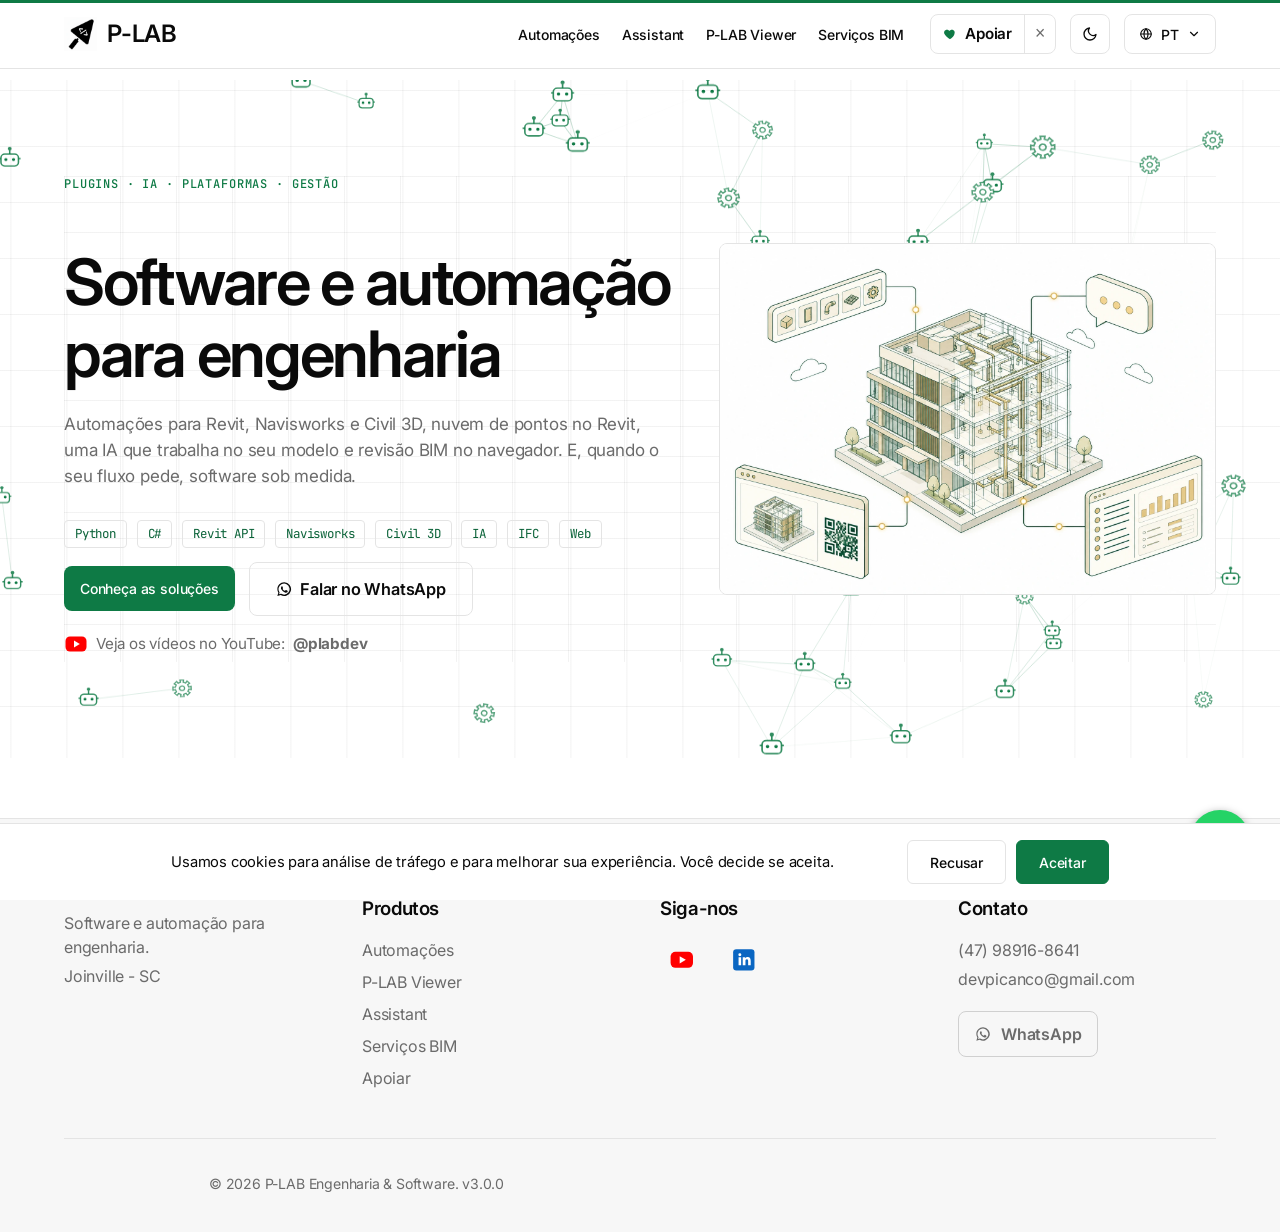
==== commit 93afdd11: "Início: rede de robôs animada no fundo do topo e imagem do topo própria para o tema escuro Co-Author" ====
--- a/index.html
+++ b/index.html
@@ -155,7 +155,8 @@
                     <a class="hero-youtube" href="https://www.youtube.com/@plabdev" target="_blank" rel="noopener"><svg class="icon" aria-hidden="true"><use href="#icon-youtube"/></svg> Veja os vídeos no YouTube: <strong>@plabdev</strong></a>
                 </div>
                 <div class="hero-mockup" data-parallax="-0.06">
-                    <img src="images/mockup-bim.webp" alt="Visualização de modelo BIM da P-LAB" class="mockup-img" width="800" height="567" fetchpriority="high">
+                    <img src="images/mockup-bim.webp" alt="Visualização de modelo BIM da P-LAB" class="mockup-img mockup-claro" width="800" height="567" fetchpriority="high">
+                    <img src="images/mockup-bim-escuro.webp" alt="Visualização de modelo BIM da P-LAB" class="mockup-img mockup-escuro" width="800" height="567" loading="lazy">
                 </div>
             </div>
         </section>
@@ -272,5 +273,6 @@
     </a>
 
     <script src="script.js"></script>
+    <script src="rede-robos.js" defer></script>
 </body>
 </html>
--- a/style.css
+++ b/style.css
@@ -1496,3 +1496,14 @@
 .hero-youtube { display: inline-flex; align-items: center; gap: 8px; margin-top: 16px; color: var(--text-muted); text-decoration: none; font-size: .95rem; }
 .hero-youtube .icon { font-size: 1.5rem; }
 .hero-youtube:hover strong { text-decoration: underline; }
+
+/* Início: imagem do topo no tema escuro (29/10/2026). O tema vem de data-theme, que o
+   script do <head> sempre define (escolha salva ou a do sistema). */
+.mockup-escuro { display: none !important; }
+[data-theme="dark"] .mockup-claro { display: none !important; }
+[data-theme="dark"] .mockup-escuro { display: block !important; }
+
+/* Início: rede de robôs no fundo do topo (rede-robos.js). */
+.hero-spotlight { position: relative; overflow: hidden; }
+.rede-robos { position: absolute; inset: 0; width: 100%; height: 100%; z-index: 0; pointer-events: none; }
+.hero-spotlight > .container { position: relative; z-index: 1; }
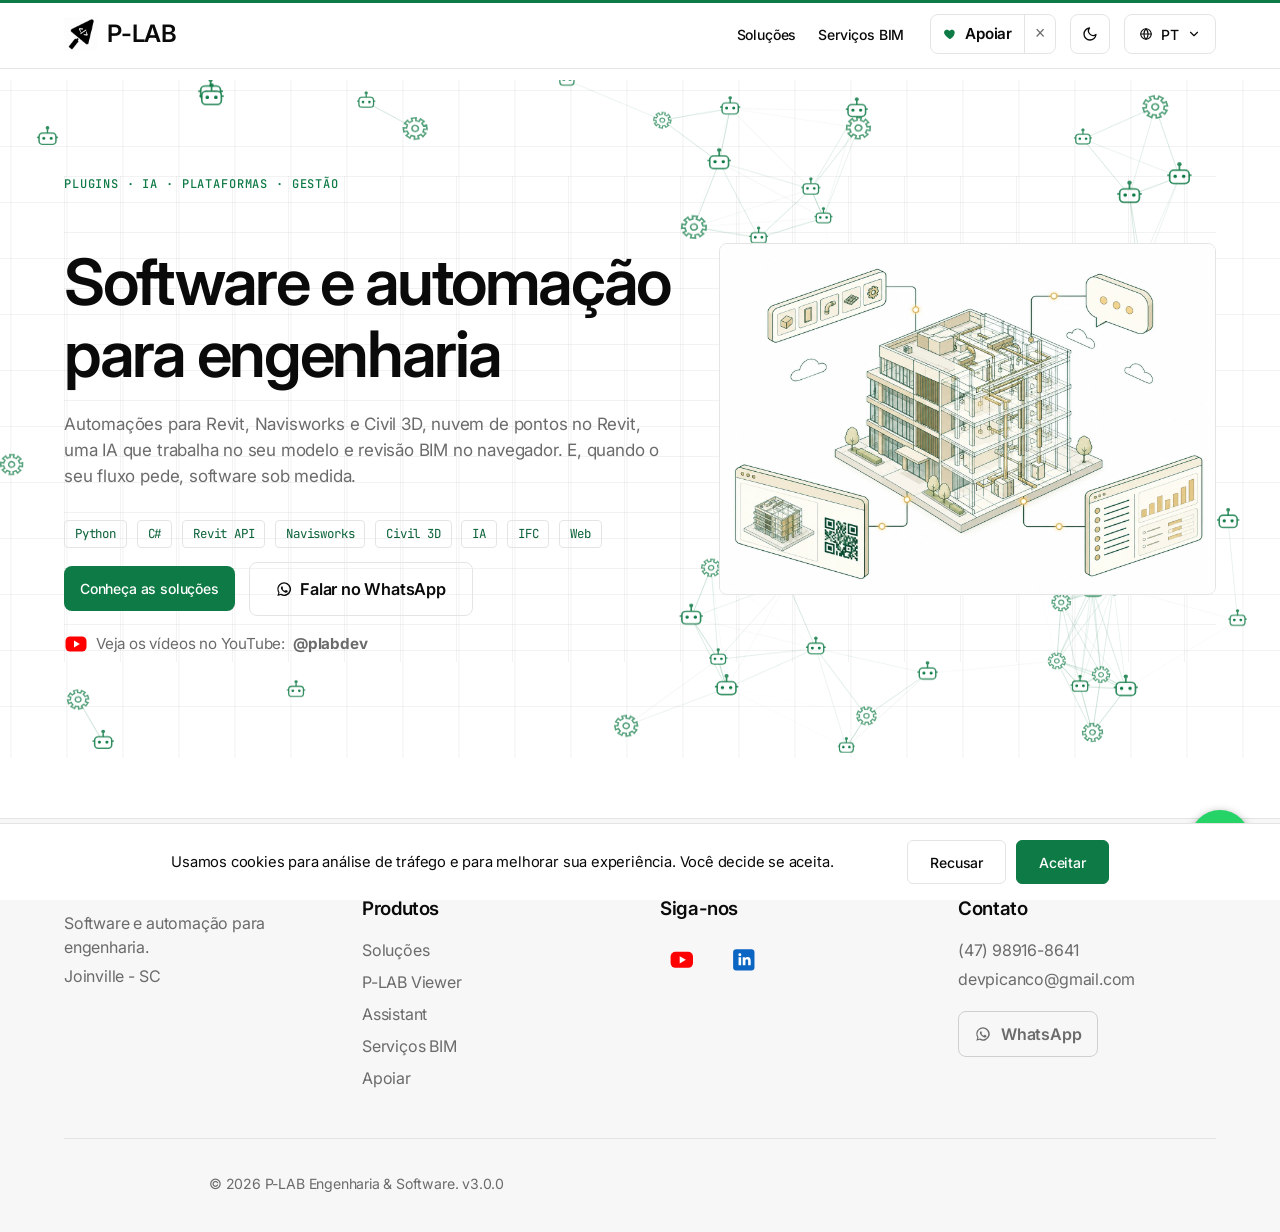
==== commit df2b334c: "Soluções: Assistant, Viewer, add-in e PointCloud numa página só, com sanfona e painel por produto As" ====
--- a/index.html
+++ b/index.html
@@ -98,9 +98,7 @@
             </button>
             <nav class="primary-nav" id="primary-nav">
                 <ul class="nav-links">
-                    <li><a href="solucoes.html" data-i18n="nav-plugins">Automações</a></li>
-                    <li><a href="planos.html" data-i18n="nav-planos">Assistant</a></li>
-                    <li><a href="viewer.html" data-i18n="nav-viewer">P-LAB Viewer</a></li>
+                    <li><a href="solucoes.html" data-i18n="nav-plugins">Soluções</a></li>
                     <li><a href="servicos-bim.html" data-i18n="nav-consultoria">Serviços BIM</a></li>
                 </ul>
                 <div class="nav-extra">
@@ -242,9 +240,9 @@
             <div class="footer-nav">
                 <h3 data-i18n="footer-products">Produtos</h3>
                 <ul>
-                    <li><a href="solucoes.html" data-i18n="nav-plugins">Automações</a></li>
-                    <li><a href="viewer.html" data-i18n="nav-viewer">P-LAB Viewer</a></li>
-                    <li><a href="planos.html" data-i18n="nav-planos">Assistant</a></li>
+                    <li><a href="solucoes.html" data-i18n="nav-plugins">Soluções</a></li>
+                    <li><a href="solucoes.html#viewer" data-i18n="nav-viewer">P-LAB Viewer</a></li>
+                    <li><a href="solucoes.html#assistant" data-i18n="nav-planos">Assistant</a></li>
                     <li><a href="servicos-bim.html" data-i18n="nav-consultoria">Serviços BIM</a></li>
                     <li><a href="apoiar.html">Apoiar</a></li>
                 </ul>
--- a/style.css
+++ b/style.css
@@ -1507,3 +1507,68 @@
 .hero-spotlight { position: relative; overflow: hidden; }
 .rede-robos { position: absolute; inset: 0; width: 100%; height: 100%; z-index: 0; pointer-events: none; }
 .hero-spotlight > .container { position: relative; z-index: 1; }
+
+/* ===== Soluções: sanfona dos produtos e painéis (29/10/2026) ===== */
+.sanfona { display: flex; height: 540px; border: 1px solid var(--border); border-radius: 14px; overflow: hidden; background: var(--surface); }
+.sanfona__item { display: flex; min-width: 0; border-left: 1px solid var(--border); flex: 0 0 76px; transition: flex .45s ease; }
+.sanfona__item:first-child { border-left: 0; }
+.sanfona__item[data-aberto="true"] { flex: 1 1 auto; }
+.sanfona__aba { flex: 0 0 76px; display: flex; flex-direction: column; align-items: center; justify-content: space-between; gap: 16px;
+  padding: 22px 0; border: 0; background: var(--bg-alt); color: var(--text); cursor: pointer; font: inherit; }
+.sanfona__aba:hover .sanfona__nome, .sanfona__aba:focus-visible .sanfona__nome { color: var(--accent); }
+.sanfona__aba:focus-visible { outline: 2px solid var(--accent); outline-offset: -4px; }
+.sanfona__item[data-aberto="true"] .sanfona__aba { background: var(--surface); }
+.sanfona__tag { font-family: var(--font-mono); font-size: .68rem; letter-spacing: .08em; color: var(--accent); }
+.sanfona__nome { writing-mode: vertical-rl; transform: rotate(180deg); font-weight: 600; font-size: 1.05rem; white-space: nowrap; }
+.sanfona__conteudo { display: none; flex: 1; min-width: 0; gap: 32px; padding: 36px 36px 36px 8px; align-items: center; }
+.sanfona__item[data-aberto="true"] .sanfona__conteudo { display: grid; grid-template-columns: minmax(0, 1fr) minmax(0, 1.1fr); animation: sf-entra .4s ease; }
+@keyframes sf-entra { from { opacity: 0; transform: translateX(12px); } to { opacity: 1; transform: none; } }
+.sanfona__texto h3 { font-size: 1.7rem; line-height: 1.2; margin: 8px 0 12px; text-wrap: balance; }
+.sanfona__texto p { color: var(--text-muted); margin: 0 0 14px; }
+.sanfona__texto ul { margin: 0 0 22px; padding-left: 18px; display: grid; gap: 8px; color: var(--text); }
+.sanfona__acoes { display: flex; flex-wrap: wrap; align-items: center; gap: 10px; margin: 0 !important; }
+.sanfona__midia { align-self: stretch; display: flex; align-items: center; }
+.sanfona__midia img { width: 100%; height: auto; max-height: 440px; object-fit: cover; object-position: top; border-radius: 10px; border: 1px solid var(--border); }
+.sanfona__midia .capa-escuro { display: none; }
+[data-theme="dark"] .sanfona__midia .capa-claro { display: none; }
+[data-theme="dark"] .sanfona__midia .capa-escuro { display: block; }
+@media (prefers-reduced-motion: reduce) { .sanfona__item { transition: none; } .sanfona__conteudo { animation: none !important; } }
+@media (max-width: 860px) {
+  .sanfona { flex-direction: column; height: auto; }
+  .sanfona__item { flex: none !important; flex-direction: column; border-left: 0; border-top: 1px solid var(--border); }
+  .sanfona__item:first-child { border-top: 0; }
+  .sanfona__aba { flex: none; flex-direction: row; justify-content: flex-start; padding: 16px 18px; }
+  .sanfona__nome { writing-mode: horizontal-tb; transform: none; }
+  .sanfona__aba::after { content: "+"; margin-left: auto; font-size: 1.3rem; color: var(--accent); }
+  .sanfona__item[data-aberto="true"] .sanfona__aba::after { content: "\2212"; }
+  .sanfona__item[data-aberto="true"] .sanfona__conteudo { grid-template-columns: 1fr; padding: 4px 18px 24px; gap: 18px; }
+  .sanfona__midia { order: -1; }
+  .sanfona__texto h3 { font-size: 1.35rem; }
+}
+
+/* Painel: grande e centralizado no computador, tela cheia no celular. */
+body.painel-aberto { overflow: hidden; }
+.painel[hidden] { display: none; }
+.painel { position: fixed; inset: 0; z-index: 3000; display: flex; justify-content: center; align-items: flex-end;
+  background: rgba(10, 14, 18, .55); backdrop-filter: blur(2px); }
+.painel__caixa { width: min(1240px, 100%); height: calc(100% - 32px); background: var(--bg); color: var(--text);
+  border-radius: 14px 14px 0 0; box-shadow: 0 -10px 40px rgba(0,0,0,.25); display: flex; flex-direction: column;
+  animation: painel-sobe .28s ease-out; overflow: hidden; }
+@keyframes painel-sobe { from { transform: translateY(40px); opacity: .4; } to { transform: none; opacity: 1; } }
+@media (prefers-reduced-motion: reduce) { .painel__caixa { animation: none; } }
+.painel__barra { display: flex; align-items: center; gap: 12px; padding: 10px 16px; border-bottom: 1px solid var(--border);
+  background: var(--surface); flex: none; }
+.painel__titulo { font-weight: 600; flex: 1; text-align: center; }
+.painel__voltar, .painel__fechar { border: 1px solid var(--border); background: var(--bg); color: var(--text); border-radius: 8px;
+  height: 36px; padding: 0 12px; cursor: pointer; font: inherit; font-size: .9rem; }
+.painel__fechar { width: 36px; padding: 0; font-size: 1.4rem; line-height: 1; }
+.painel__voltar:hover, .painel__fechar:hover { border-color: var(--accent); color: var(--accent); }
+.painel__voltar:focus-visible, .painel__fechar:focus-visible { outline: 2px solid var(--accent); outline-offset: 2px; }
+.painel__corpo { overflow-y: auto; overscroll-behavior: contain; flex: 1; }
+.painel__corpo .hero-section { padding-top: 48px; }
+@media (max-width: 700px) {
+  .painel { align-items: stretch; }
+  .painel__caixa { height: 100%; border-radius: 0; padding-top: env(safe-area-inset-top, 0px); }
+  .painel__fechar { display: none; }
+  .painel__titulo { text-align: left; }
+}
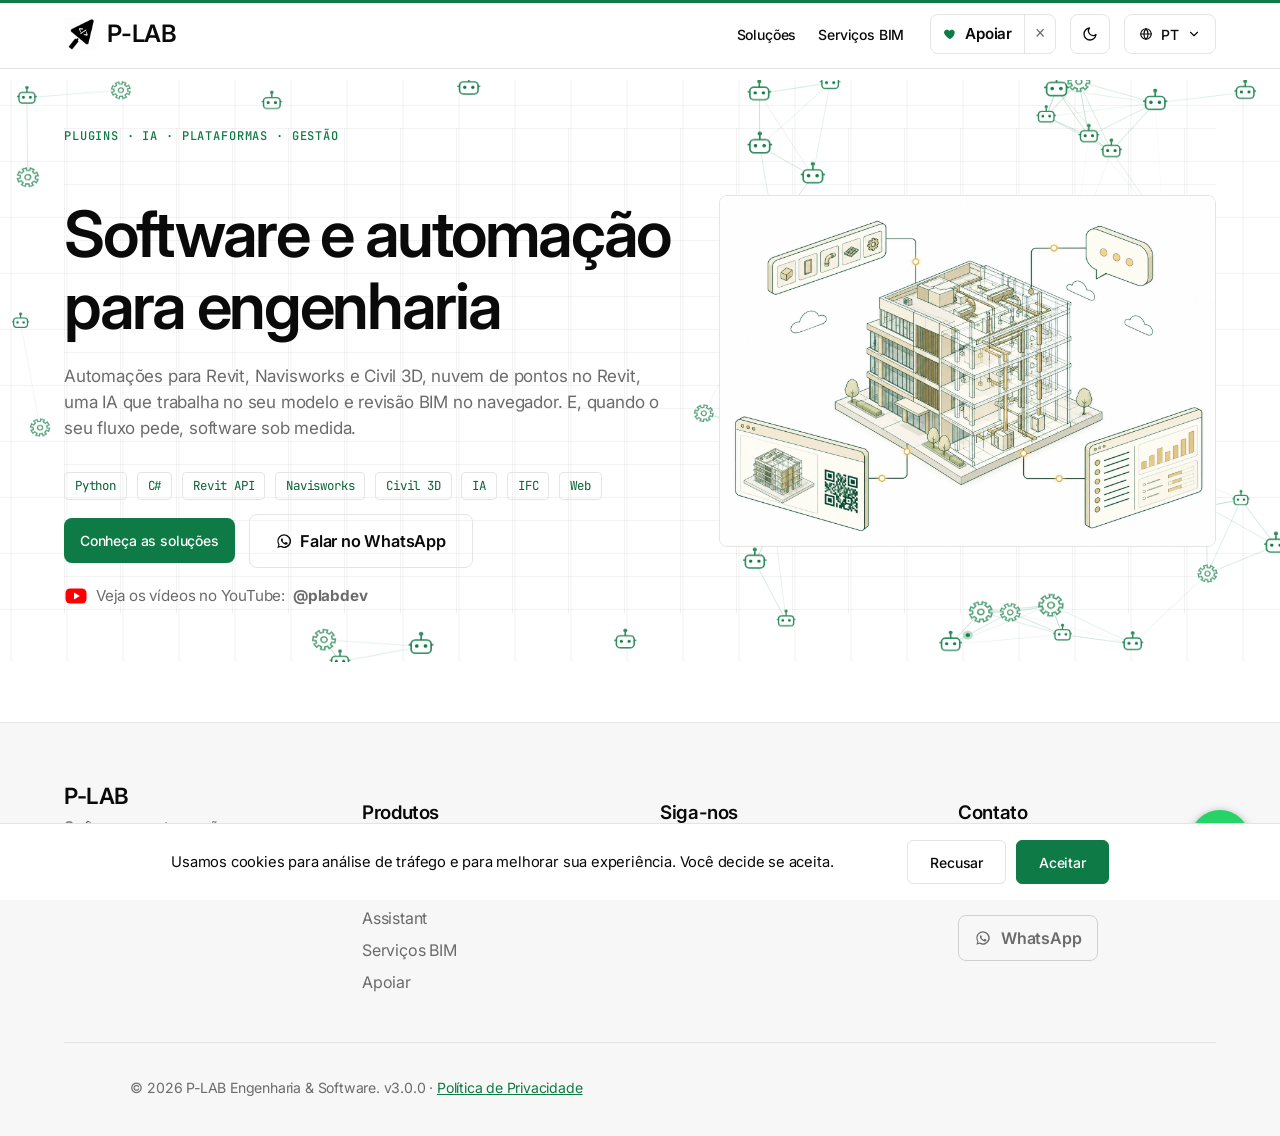
==== commit c0b59e1f: "Página de Política de Privacidade (LGPD) e link no rodapé privacidade.html descreve o que o site rea" ====
--- a/index.html
+++ b/index.html
@@ -262,7 +262,7 @@
             </div>
         </div>
         <div class="container text-center footer-bottom">
-            <p>&copy; 2026 P-LAB Engenharia &amp; Software. v3.0.0</p>
+            <p>&copy; 2026 P-LAB Engenharia &amp; Software. v3.0.0 · <a href="privacidade.html">Política de Privacidade</a></p>
         </div>
     </footer>
 
--- a/style.css
+++ b/style.css
@@ -1402,7 +1402,7 @@
 .assistant-janela__campo i { color: #fff; background: #1f7a4d; padding: 6px 7px; border-radius: 4px; font-size: 0.7rem; }
 
 /* Ribbon real da aba P-LAB no topo de "Todos os botões" (21/10/2026). */
-.ribbon-plab { display: block; width: 100%; max-width: 1056px; height: auto; margin: 0 auto 32px; border-radius: var(--radius); border: 1px solid var(--border); }
+.ribbon-plab { display: block; width: 100%; max-width: 1077px; height: auto; margin: 0 auto 32px; border-radius: var(--radius); border: 1px solid var(--border); }
 
 /* Roda em balões (21/10/2026): o centro é um anel tracejado com o Revit, e linhas
    desenhadas pelo script ligam o centro à borda de cada cartão. */
@@ -1509,7 +1509,7 @@
 .hero-spotlight > .container { position: relative; z-index: 1; }
 
 /* ===== Soluções: sanfona dos produtos e painéis (29/10/2026) ===== */
-.sanfona { display: flex; height: 540px; border: 1px solid var(--border); border-radius: 14px; overflow: hidden; background: var(--surface); }
+.sanfona { display: flex; min-height: 540px; border: 1px solid var(--border); border-radius: 14px; overflow: hidden; background: var(--surface); }
 .sanfona__item { display: flex; min-width: 0; border-left: 1px solid var(--border); flex: 0 0 76px; transition: flex .45s ease; }
 .sanfona__item:first-child { border-left: 0; }
 .sanfona__item[data-aberto="true"] { flex: 1 1 auto; }
@@ -1572,3 +1572,22 @@
   .painel__fechar { display: none; }
   .painel__titulo { text-align: left; }
 }
+/* PointCloud: o que é pago (módulo PointCloud) e a explicação da versão grátis (29/10/2026) */
+.plano-tag--pago { color: #8A5A00; border-color: #D9A93A; background: rgba(227, 179, 65, .12); }
+[data-theme="dark"] .plano-tag--pago { color: #E3B341; border-color: #B8963E; background: rgba(227, 179, 65, .10); }
+#pointcloud .pc-gratis { margin: 10px 0 0; font-size: .88rem; color: var(--text-muted); }
+#pointcloud .pc-gratis strong { color: var(--text); }
+/* Ribbon do add-in: print do Revit no tema claro e no escuro (29/10/2026) */
+.ribbon-escuro { display: none !important; }
+[data-theme="dark"] .ribbon-claro { display: none !important; }
+[data-theme="dark"] .ribbon-escuro { display: block !important; }
+/* PointCloud: prints reais (29/10/2026) */
+#pointcloud .pc-painel { display: block; width: 100%; max-width: 760px; height: auto; margin: 8px auto 32px; }
+#pointcloud .botao-card .print-plataforma { margin: 4px 0 12px; }
+#pointcloud .pc-print-janela { width: auto; max-width: 100%; max-height: 260px; display: block; margin-inline: auto; }
+#pointcloud .pc-par { display: grid; grid-template-columns: 1.6fr 1fr; gap: 8px; align-items: start; margin: 4px 0 12px; }
+#pointcloud .pc-par .print-plataforma { margin: 0; }
+/* Player: vídeo do YouTube no mesmo popup (29/10/2026) */
+.video-popup__yt { position: relative; width: 100%; aspect-ratio: 16 / 9; }
+.video-popup__yt iframe { position: absolute; inset: 0; width: 100%; height: 100%; border: 0; }
+#pointcloud .pc-video { max-width: 900px; margin: 8px auto 32px; }
--- a/plab-tokens.css
+++ b/plab-tokens.css
@@ -314,7 +314,12 @@
 
 /* ---------- 8. FORMA E DENSIDADE ---------- */
 .container { max-width: 1200px; }
-.section    { padding-block: clamp(64px, 8vw, 96px); }
+.section    { padding-block: clamp(32px, 4vw, 48px); }  /* era 64→96px (29/10/2026): o 1º bloco abre na primeira tela */
+/* Topo das páginas internas (sem a imagem da página inicial): mais baixo,
+   para o conteúdo principal já aparecer sem rolar. */
+.hero-section:not(.hero-spotlight) { padding-block: clamp(24px, 3vw, 36px) 8px; }
+.hero-section:not(.hero-spotlight) + .section { padding-top: 24px; }
+.section-title-main { margin-bottom: 28px; }
 
 input, textarea, select {
   background: var(--surface);
